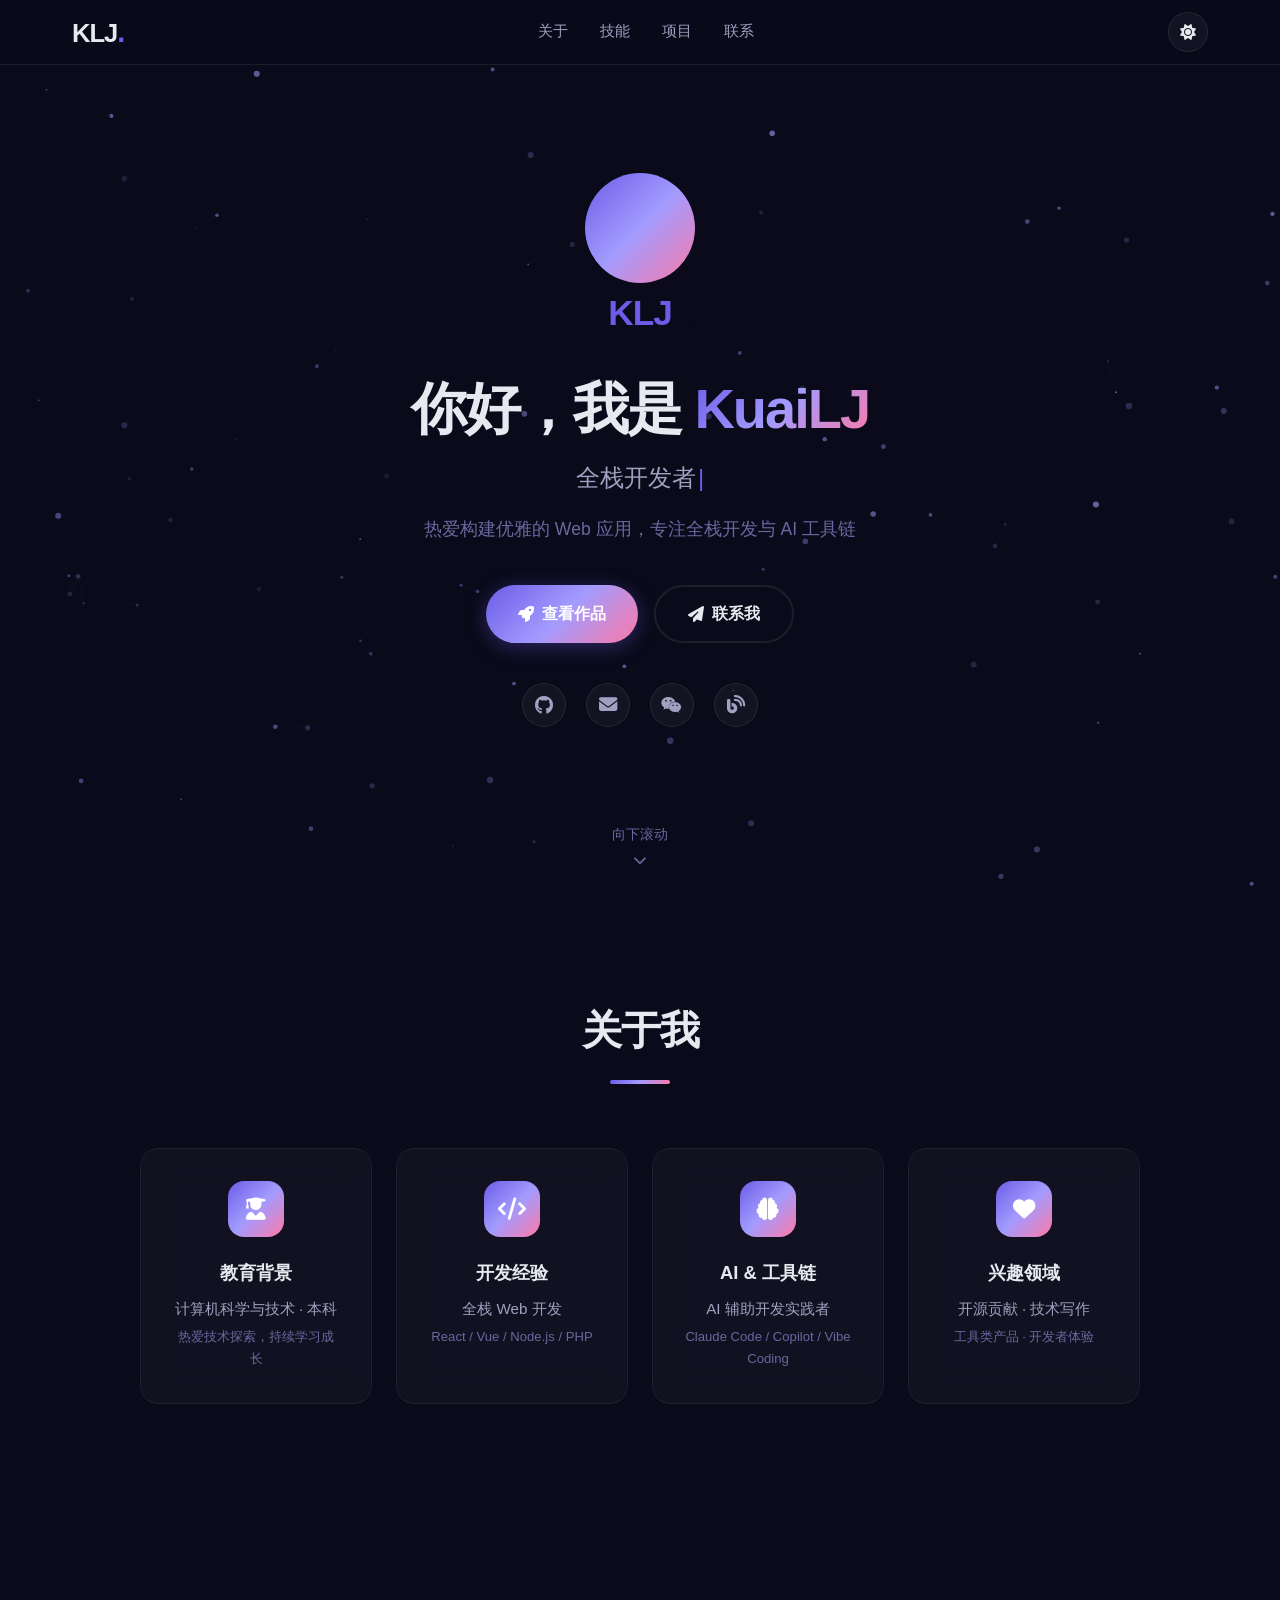
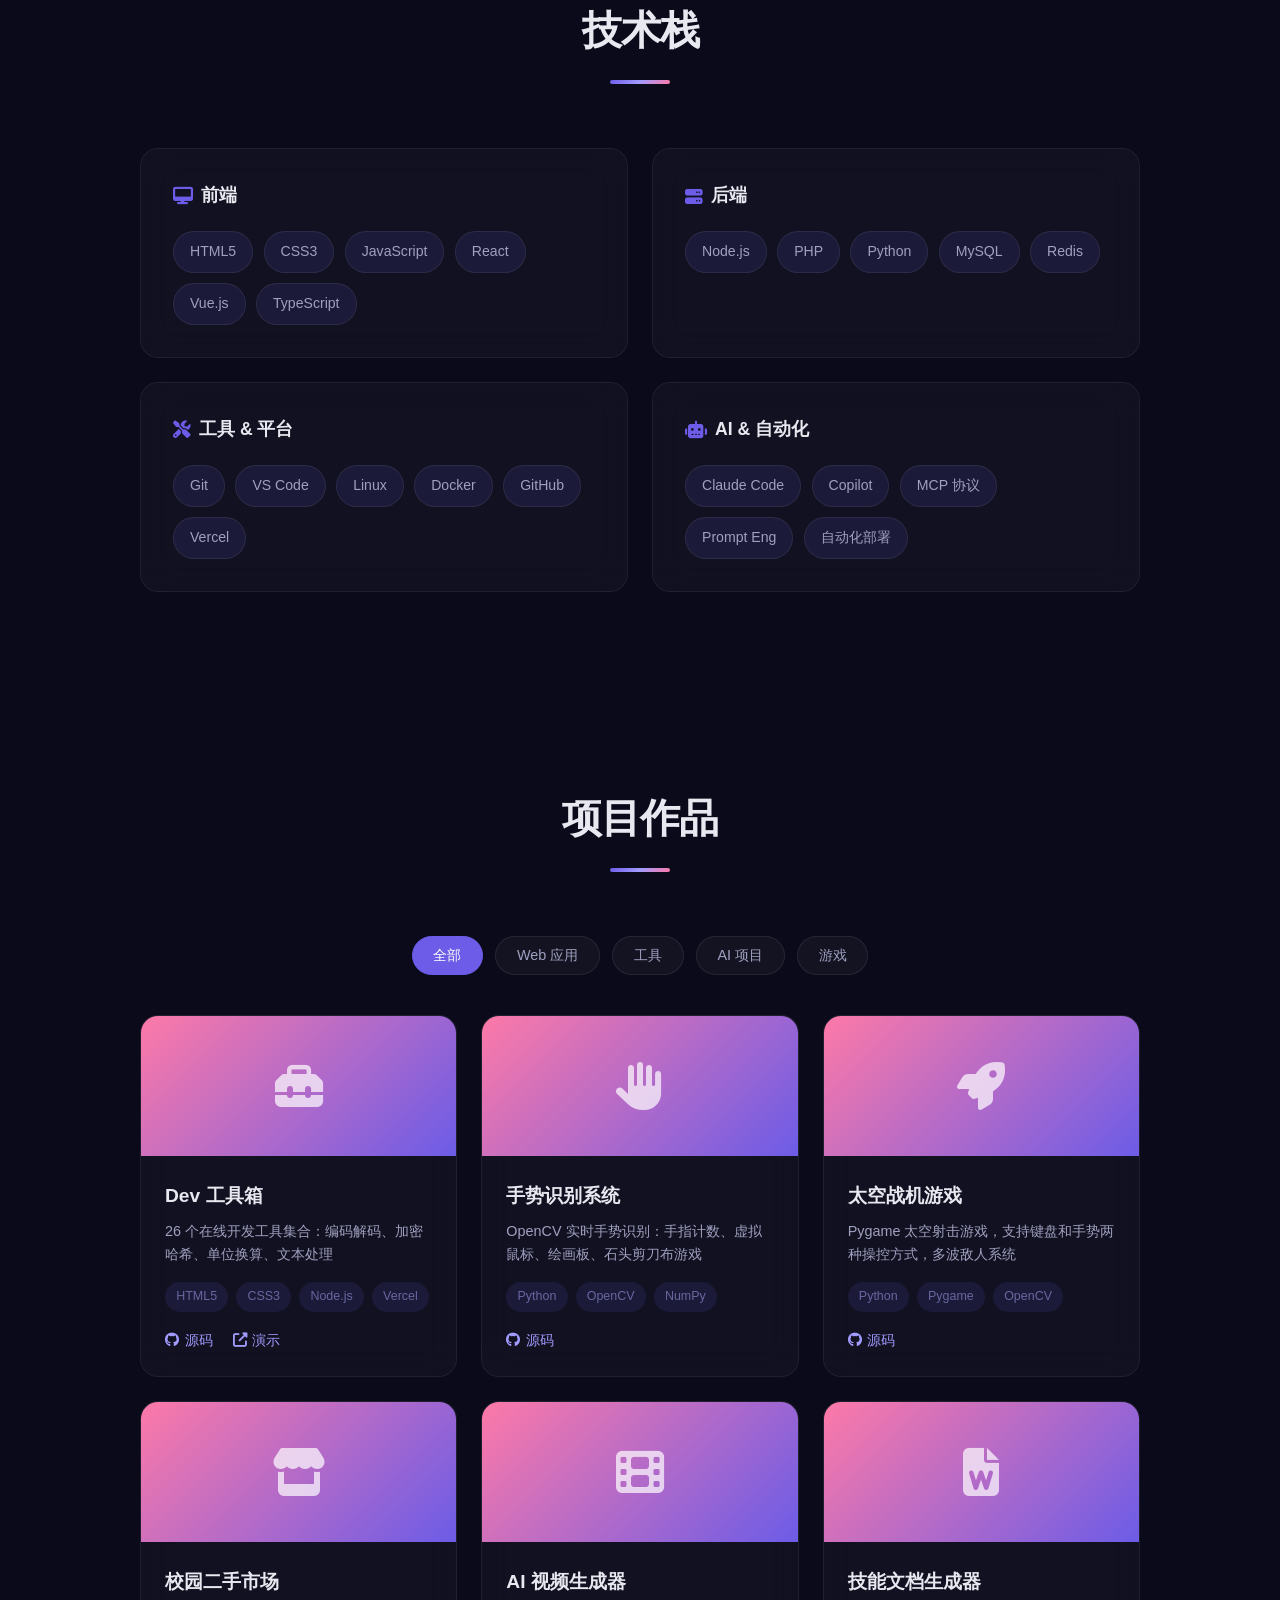
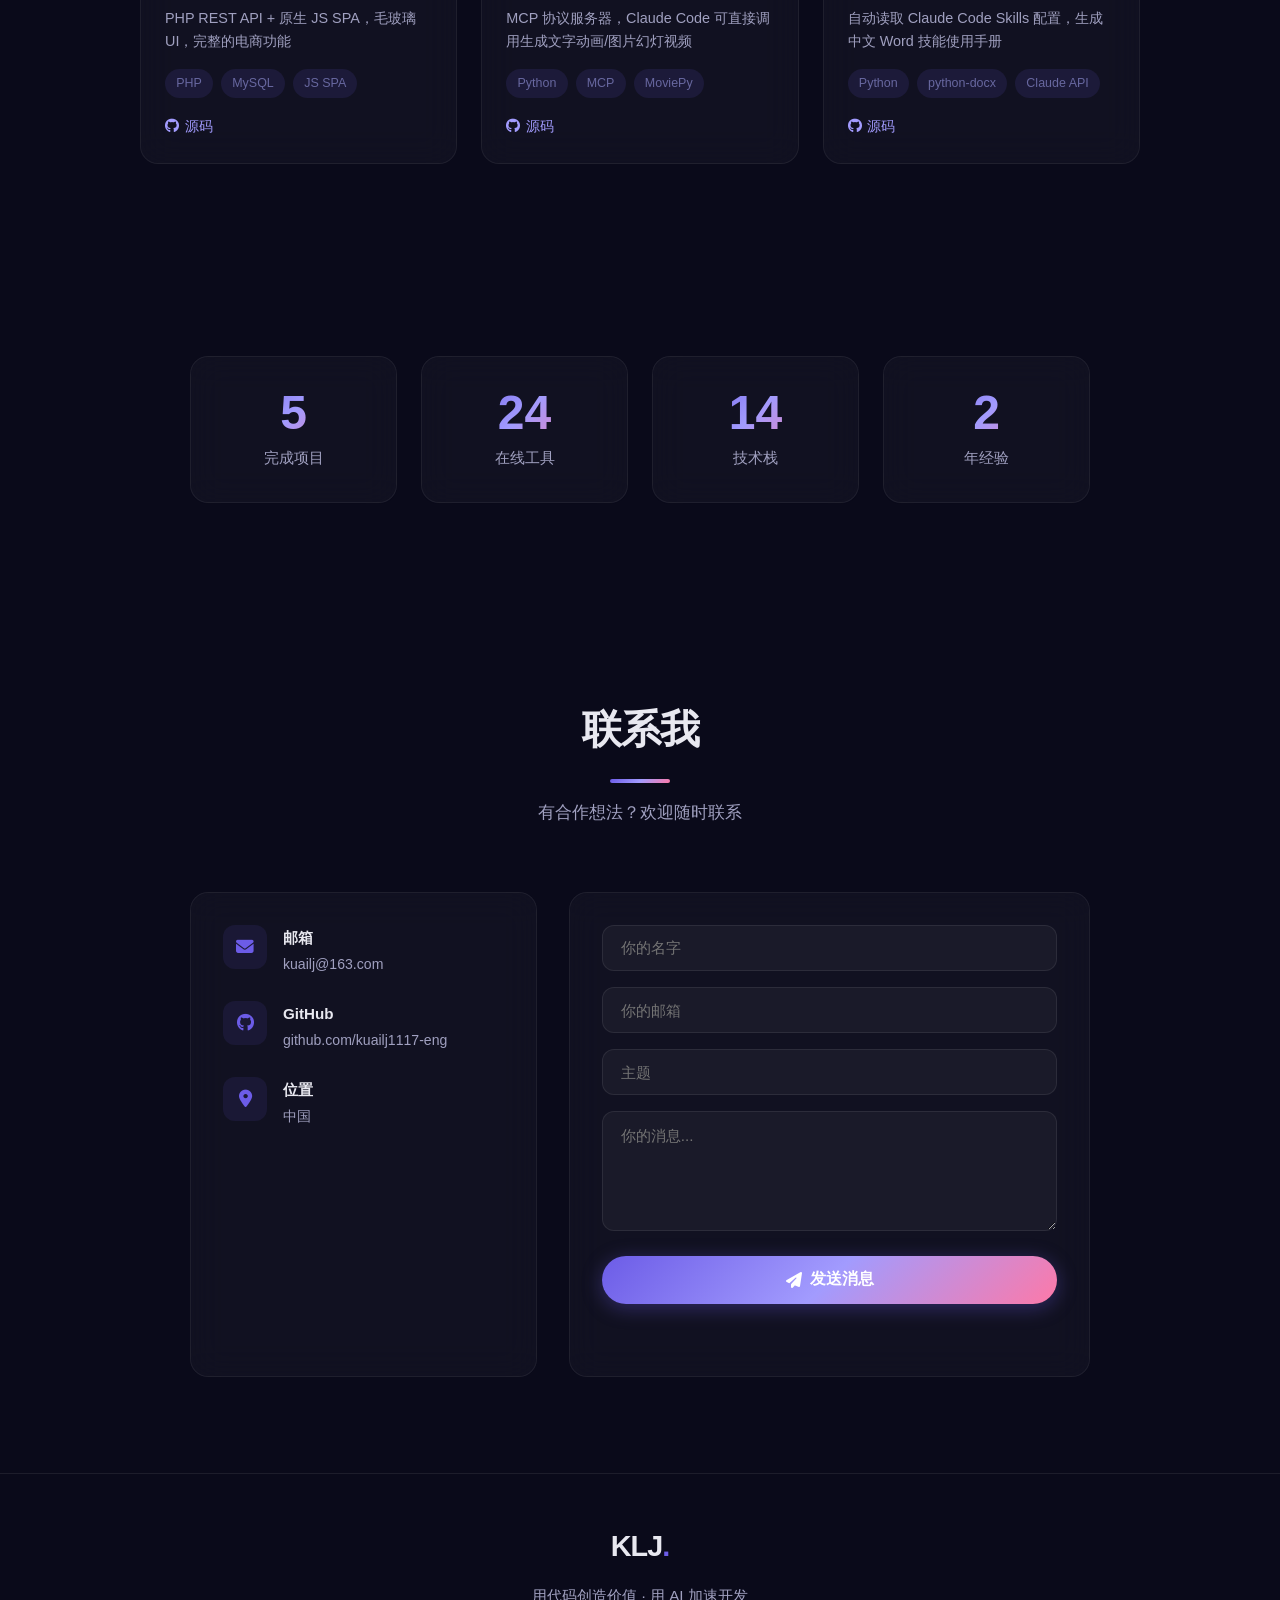
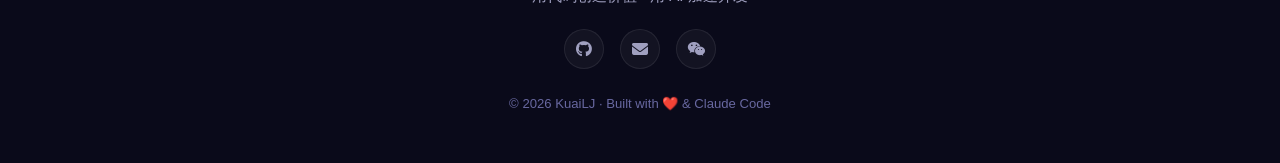
==== index.html @ e0e54d89 "✨ 个人主页初版 — 粒子背景 + 打字效果 + 毛玻璃UI + 暗色模式 - Hero 区：渐变头像环 + 打字机效果 - About 区：4 卡片毛玻璃布局 - Skills 区：4 类技术栈 +" ====
<!DOCTYPE html>
<html lang="zh-CN" data-theme="dark">

<head>
  <meta charset="UTF-8">
  <meta name="viewport" content="width=device-width, initial-scale=1.0">
  <title>KuaiLJ | 全栈开发者</title>
  <link rel="stylesheet" href="css/style.css">
  <link rel="stylesheet" href="https://cdnjs.cloudflare.com/ajax/libs/font-awesome/6.5.0/css/all.min.css">
</head>

<body>

  <!-- ========== 粒子背景 ========== -->
  <canvas id="particles"></canvas>

  <!-- ========== 导航栏 ========== -->
  <nav class="navbar" id="navbar">
    <div class="nav-container">
      <a href="#hero" class="nav-logo">KLJ<span class="accent">.</span></a>
      <div class="nav-links">
        <a href="#about" class="nav-link">关于</a>
        <a href="#skills" class="nav-link">技能</a>
        <a href="#projects" class="nav-link">项目</a>
        <a href="#contact" class="nav-link">联系</a>
      </div>
      <div class="nav-actions">
        <button class="theme-toggle" id="themeToggle" aria-label="切换主题">
          <i class="fas fa-sun"></i>
        </button>
        <button class="mobile-menu" id="mobileMenu" aria-label="菜单">
          <i class="fas fa-bars"></i>
        </button>
      </div>
    </div>
  </nav>

  <!-- ========== Hero 区 ========== -->
  <section class="hero" id="hero">
    <div class="hero-content">
      <div class="hero-avatar">
        <div class="avatar-ring"></div>
        <div class="avatar-inner">
          <span>KLJ</span>
        </div>
      </div>
      <h1 class="hero-title">
        你好，我是 <span class="gradient-text">KuaiLJ</span>
      </h1>
      <div class="hero-subtitle">
        <span class="typing-wrapper">
          <span id="typing"></span><span class="cursor">|</span>
        </span>
      </div>
      <p class="hero-desc">热爱构建优雅的 Web 应用，专注全栈开发与 AI 工具链</p>
      <div class="hero-cta">
        <a href="#projects" class="btn btn-primary">
          <i class="fas fa-rocket"></i> 查看作品
        </a>
        <a href="#contact" class="btn btn-outline">
          <i class="fas fa-paper-plane"></i> 联系我
        </a>
      </div>
      <div class="hero-social">
        <a href="https://github.com/kuailj1117-eng" target="_blank" class="social-link" title="GitHub">
          <i class="fab fa-github"></i>
        </a>
        <a href="mailto:kuailj@163.com" class="social-link" title="Email">
          <i class="fas fa-envelope"></i>
        </a>
        <a href="#" class="social-link" title="微信">
          <i class="fab fa-weixin"></i>
        </a>
        <a href="#" class="social-link" title="CSDN">
          <i class="fas fa-blog"></i>
        </a>
      </div>
    </div>
    <div class="hero-scroll">
      <span>向下滚动</span>
      <i class="fas fa-chevron-down"></i>
    </div>
  </section>

  <!-- ========== About 区 ========== -->
  <section class="about section" id="about">
    <div class="section-header">
      <h2 class="section-title">关于我</h2>
      <div class="section-line"></div>
    </div>
    <div class="about-grid">
      <div class="glass-card about-card">
        <div class="about-icon"><i class="fas fa-user-graduate"></i></div>
        <h3>教育背景</h3>
        <p>计算机科学与技术 · 本科</p>
        <p class="card-sub">热爱技术探索，持续学习成长</p>
      </div>
      <div class="glass-card about-card">
        <div class="about-icon"><i class="fas fa-code"></i></div>
        <h3>开发经验</h3>
        <p>全栈 Web 开发</p>
        <p class="card-sub">React / Vue / Node.js / PHP</p>
      </div>
      <div class="glass-card about-card">
        <div class="about-icon"><i class="fas fa-brain"></i></div>
        <h3>AI & 工具链</h3>
        <p>AI 辅助开发实践者</p>
        <p class="card-sub">Claude Code / Copilot / Vibe Coding</p>
      </div>
      <div class="glass-card about-card">
        <div class="about-icon"><i class="fas fa-heart"></i></div>
        <h3>兴趣领域</h3>
        <p>开源贡献 · 技术写作</p>
        <p class="card-sub">工具类产品 · 开发者体验</p>
      </div>
    </div>
  </section>

  <!-- ========== Skills 区 ========== -->
  <section class="skills section" id="skills">
    <div class="section-header">
      <h2 class="section-title">技术栈</h2>
      <div class="section-line"></div>
    </div>

    <div class="skills-categories">
      <!-- 前端 -->
      <div class="glass-card skill-group">
        <h3><i class="fas fa-desktop"></i> 前端</h3>
        <div class="skill-tags">
          <span class="skill-tag" data-level="95">HTML5</span>
          <span class="skill-tag" data-level="90">CSS3</span>
          <span class="skill-tag" data-level="88">JavaScript</span>
          <span class="skill-tag" data-level="80">React</span>
          <span class="skill-tag" data-level="75">Vue.js</span>
          <span class="skill-tag" data-level="70">TypeScript</span>
        </div>
      </div>

      <!-- 后端 -->
      <div class="glass-card skill-group">
        <h3><i class="fas fa-server"></i> 后端</h3>
        <div class="skill-tags">
          <span class="skill-tag" data-level="85">Node.js</span>
          <span class="skill-tag" data-level="80">PHP</span>
          <span class="skill-tag" data-level="78">Python</span>
          <span class="skill-tag" data-level="72">MySQL</span>
          <span class="skill-tag" data-level="65">Redis</span>
        </div>
      </div>

      <!-- 工具 -->
      <div class="glass-card skill-group">
        <h3><i class="fas fa-tools"></i> 工具 & 平台</h3>
        <div class="skill-tags">
          <span class="skill-tag" data-level="90">Git</span>
          <span class="skill-tag" data-level="85">VS Code</span>
          <span class="skill-tag" data-level="82">Linux</span>
          <span class="skill-tag" data-level="78">Docker</span>
          <span class="skill-tag" data-level="88">GitHub</span>
          <span class="skill-tag" data-level="75">Vercel</span>
        </div>
      </div>

      <!-- AI -->
      <div class="glass-card skill-group">
        <h3><i class="fas fa-robot"></i> AI & 自动化</h3>
        <div class="skill-tags">
          <span class="skill-tag" data-level="88">Claude Code</span>
          <span class="skill-tag" data-level="82">Copilot</span>
          <span class="skill-tag" data-level="70">MCP 协议</span>
          <span class="skill-tag" data-level="75">Prompt Eng</span>
          <span class="skill-tag" data-level="68">自动化部署</span>
        </div>
      </div>
    </div>
  </section>

  <!-- ========== Projects 区 ========== -->
  <section class="projects section" id="projects">
    <div class="section-header">
      <h2 class="section-title">项目作品</h2>
      <div class="section-line"></div>
    </div>

    <div class="project-filters">
      <button class="filter-btn active" data-filter="all">全部</button>
      <button class="filter-btn" data-filter="web">Web 应用</button>
      <button class="filter-btn" data-filter="tool">工具</button>
      <button class="filter-btn" data-filter="ai">AI 项目</button>
      <button class="filter-btn" data-filter="game">游戏</button>
    </div>

    <div class="projects-grid">
      <!-- Dev工具箱 -->
      <div class="glass-card project-card" data-category="web tool">
        <div class="project-img">
          <i class="fas fa-toolbox"></i>
        </div>
        <div class="project-info">
          <h3>Dev 工具箱</h3>
          <p>26 个在线开发工具集合：编码解码、加密哈希、单位换算、文本处理</p>
          <div class="project-tech">
            <span>HTML5</span><span>CSS3</span><span>Node.js</span><span>Vercel</span>
          </div>
          <div class="project-links">
            <a href="https://github.com/kuailj1117-eng/demo-deploy" target="_blank"><i class="fab fa-github"></i> 源码</a>
            <a href="https://demo-deploy-ashy.vercel.app" target="_blank"><i class="fas fa-external-link-alt"></i> 演示</a>
          </div>
        </div>
      </div>

      <!-- 手语识别 -->
      <div class="glass-card project-card" data-category="ai">
        <div class="project-img">
          <i class="fas fa-hand-paper"></i>
        </div>
        <div class="project-info">
          <h3>手势识别系统</h3>
          <p>OpenCV 实时手势识别：手指计数、虚拟鼠标、绘画板、石头剪刀布游戏</p>
          <div class="project-tech">
            <span>Python</span><span>OpenCV</span><span>NumPy</span>
          </div>
          <div class="project-links">
            <a href="https://github.com/kuailj1117-eng/hand-gesture" target="_blank"><i class="fab fa-github"></i> 源码</a>
          </div>
        </div>
      </div>

      <!-- 太空战机 -->
      <div class="glass-card project-card" data-category="game">
        <div class="project-img">
          <i class="fas fa-rocket"></i>
        </div>
        <div class="project-info">
          <h3>太空战机游戏</h3>
          <p>Pygame 太空射击游戏，支持键盘和手势两种操控方式，多波敌人系统</p>
          <div class="project-tech">
            <span>Python</span><span>Pygame</span><span>OpenCV</span>
          </div>
          <div class="project-links">
            <a href="https://github.com/kuailj1117-eng/space-war" target="_blank"><i class="fab fa-github"></i> 源码</a>
          </div>
        </div>
      </div>

      <!-- 校园二手 -->
      <div class="glass-card project-card" data-category="web">
        <div class="project-img">
          <i class="fas fa-store"></i>
        </div>
        <div class="project-info">
          <h3>校园二手市场</h3>
          <p>PHP REST API + 原生 JS SPA，毛玻璃 UI，完整的电商功能</p>
          <div class="project-tech">
            <span>PHP</span><span>MySQL</span><span>JS SPA</span>
          </div>
          <div class="project-links">
            <a href="https://github.com/kuailj1117-eng/second-hand-market" target="_blank"><i class="fab fa-github"></i> 源码</a>
          </div>
        </div>
      </div>

      <!-- 视频生成 MCP -->
      <div class="glass-card project-card" data-category="ai tool">
        <div class="project-img">
          <i class="fas fa-film"></i>
        </div>
        <div class="project-info">
          <h3>AI 视频生成器</h3>
          <p>MCP 协议服务器，Claude Code 可直接调用生成文字动画/图片幻灯视频</p>
          <div class="project-tech">
            <span>Python</span><span>MCP</span><span>MoviePy</span>
          </div>
          <div class="project-links">
            <a href="https://github.com/kuailj1117-eng/video-agent" target="_blank"><i class="fab fa-github"></i> 源码</a>
          </div>
        </div>
      </div>

      <!-- 技能文档生成 -->
      <div class="glass-card project-card" data-category="tool ai">
        <div class="project-img">
          <i class="fas fa-file-word"></i>
        </div>
        <div class="project-info">
          <h3>技能文档生成器</h3>
          <p>自动读取 Claude Code Skills 配置，生成中文 Word 技能使用手册</p>
          <div class="project-tech">
            <span>Python</span><span>python-docx</span><span>Claude API</span>
          </div>
          <div class="project-links">
            <a href="https://github.com/kuailj1117-eng/skills-doc" target="_blank"><i class="fab fa-github"></i> 源码</a>
          </div>
        </div>
      </div>
    </div>
  </section>

  <!-- ========== Stats 区 ========== -->
  <section class="stats section" id="stats">
    <div class="stats-grid">
      <div class="glass-card stat-card">
        <div class="stat-number" data-target="6">0</div>
        <div class="stat-label">完成项目</div>
      </div>
      <div class="glass-card stat-card">
        <div class="stat-number" data-target="26">0</div>
        <div class="stat-label">在线工具</div>
      </div>
      <div class="glass-card stat-card">
        <div class="stat-number" data-target="15">0</div>
        <div class="stat-label">技术栈</div>
      </div>
      <div class="glass-card stat-card">
        <div class="stat-number" data-target="3">0</div>
        <div class="stat-label">年经验</div>
      </div>
    </div>
  </section>

  <!-- ========== Contact 区 ========== -->
  <section class="contact section" id="contact">
    <div class="section-header">
      <h2 class="section-title">联系我</h2>
      <div class="section-line"></div>
      <p class="section-sub">有合作想法？欢迎随时联系</p>
    </div>

    <div class="contact-grid">
      <div class="glass-card contact-info">
        <div class="contact-item">
          <i class="fas fa-envelope"></i>
          <div>
            <h4>邮箱</h4>
            <p>kuailj@163.com</p>
          </div>
        </div>
        <div class="contact-item">
          <i class="fab fa-github"></i>
          <div>
            <h4>GitHub</h4>
            <p>github.com/kuailj1117-eng</p>
          </div>
        </div>
        <div class="contact-item">
          <i class="fas fa-map-marker-alt"></i>
          <div>
            <h4>位置</h4>
            <p>中国</p>
          </div>
        </div>
      </div>

      <form class="glass-card contact-form" id="contactForm">
        <div class="form-group">
          <input type="text" id="name" placeholder="你的名字" required>
        </div>
        <div class="form-group">
          <input type="email" id="email" placeholder="你的邮箱" required>
        </div>
        <div class="form-group">
          <input type="text" id="subject" placeholder="主题">
        </div>
        <div class="form-group">
          <textarea id="message" rows="5" placeholder="你的消息..." required></textarea>
        </div>
        <button type="submit" class="btn btn-primary btn-full">
          <i class="fas fa-paper-plane"></i> 发送消息
        </button>
        <p id="formMsg" class="form-msg"></p>
      </form>
    </div>
  </section>

  <!-- ========== Footer ========== -->
  <footer class="footer">
    <div class="footer-content">
      <div class="footer-logo">KLJ<span class="accent">.</span></div>
      <p class="footer-text">用代码创造价值 · 用 AI 加速开发</p>
      <div class="footer-social">
        <a href="https://github.com/kuailj1117-eng" target="_blank"><i class="fab fa-github"></i></a>
        <a href="mailto:kuailj@163.com"><i class="fas fa-envelope"></i></a>
        <a href="#"><i class="fab fa-weixin"></i></a>
      </div>
      <p class="footer-copy">&copy; 2026 KuaiLJ · Built with ❤️ &amp; Claude Code</p>
    </div>
  </footer>

  <script src="js/main.js"></script>
</body>

</html>
---- css/style.css ----
/* ============================================================
   个人主页 — 毛玻璃 + 粒子背景 + 暗色双主题
   零依赖，纯 CSS
   ============================================================ */

/* ===== CSS 变量：主题 ===== */
:root {
  --bg: #0a0a1a;
  --bg2: #0f0f2a;
  --surface: rgba(255, 255, 255, 0.04);
  --surface-hover: rgba(255, 255, 255, 0.08);
  --border: rgba(255, 255, 255, 0.08);
  --text: #e8e8f0;
  --text2: #a0a0c0;
  --text3: #6868a0;
  --accent: #6c5ce7;
  --accent2: #a29bfe;
  --gradient: linear-gradient(135deg, #6c5ce7 0%, #a29bfe 50%, #fd79a8 100%);
  --gradient2: linear-gradient(135deg, #fd79a8 0%, #6c5ce7 100%);
  --shadow: 0 8px 32px rgba(0, 0, 0, 0.3);
  --glow: 0 0 40px rgba(108, 92, 231, 0.15);
  --glass-bg: rgba(255, 255, 255, 0.03);
  --glass-border: rgba(255, 255, 255, 0.06);
  --nav-bg: rgba(10, 10, 26, 0.75);
  --skill-bg: rgba(108, 92, 231, 0.1);
  --tag-bg: rgba(108, 92, 231, 0.12);
  --card-hover: rgba(108, 92, 231, 0.06);
}

[data-theme="light"] {
  --bg: #f5f5ff;
  --bg2: #eaeaef;
  --surface: rgba(0, 0, 0, 0.03);
  --surface-hover: rgba(0, 0, 0, 0.06);
  --border: rgba(0, 0, 0, 0.08);
  --text: #1a1a2e;
  --text2: #555;
  --text3: #999;
  --shadow: 0 8px 32px rgba(0, 0, 0, 0.08);
  --glow: 0 0 40px rgba(108, 92, 231, 0.08);
  --glass-bg: rgba(255, 255, 255, 0.6);
  --glass-border: rgba(0, 0, 0, 0.08);
  --nav-bg: rgba(245, 245, 255, 0.75);
  --skill-bg: rgba(108, 92, 231, 0.06);
  --tag-bg: rgba(108, 92, 231, 0.08);
  --card-hover: rgba(108, 92, 231, 0.04);
}

/* ===== Reset ===== */
*,
*::before,
*::after {
  margin: 0;
  padding: 0;
  box-sizing: border-box;
}

html {
  scroll-behavior: smooth;
  font-size: 16px;
}

body {
  font-family: -apple-system, BlinkMacSystemFont, "Segoe UI", "PingFang SC",
    "Hiragino Sans GB", "Microsoft YaHei", sans-serif;
  background: var(--bg);
  color: var(--text);
  line-height: 1.7;
  overflow-x: hidden;
  transition: background 0.4s, color 0.4s;
}

a {
  color: inherit;
  text-decoration: none;
}

/* ===== 粒子背景 ===== */
#particles {
  position: fixed;
  top: 0;
  left: 0;
  width: 100%;
  height: 100%;
  z-index: 0;
  pointer-events: none;
}

/* ===== 导航栏 ===== */
.navbar {
  position: fixed;
  top: 0;
  left: 0;
  right: 0;
  z-index: 1000;
  backdrop-filter: blur(20px);
  -webkit-backdrop-filter: blur(20px);
  background: var(--nav-bg);
  border-bottom: 1px solid var(--border);
  transition: all 0.3s;
}

.navbar.scrolled {
  box-shadow: var(--shadow);
}

.nav-container {
  max-width: 1200px;
  margin: 0 auto;
  padding: 0 2rem;
  display: flex;
  align-items: center;
  justify-content: space-between;
  height: 64px;
}

.nav-logo {
  font-size: 1.6rem;
  font-weight: 800;
  letter-spacing: -1px;
}

.nav-logo .accent {
  color: var(--accent);
  font-size: 1.8rem;
}

.nav-links {
  display: flex;
  gap: 2rem;
}

.nav-link {
  font-size: 0.92rem;
  font-weight: 500;
  color: var(--text2);
  transition: color 0.3s;
  position: relative;
}

.nav-link::after {
  content: "";
  position: absolute;
  bottom: -4px;
  left: 0;
  width: 0;
  height: 2px;
  background: var(--gradient);
  border-radius: 2px;
  transition: width 0.3s;
}

.nav-link:hover,
.nav-link.active {
  color: var(--text);
}

.nav-link:hover::after,
.nav-link.active::after {
  width: 100%;
}

.nav-actions {
  display: flex;
  align-items: center;
  gap: 0.75rem;
}

.theme-toggle {
  width: 40px;
  height: 40px;
  border-radius: 50%;
  border: 1px solid var(--border);
  background: var(--surface);
  color: var(--text);
  cursor: pointer;
  font-size: 1rem;
  transition: all 0.3s;
  display: flex;
  align-items: center;
  justify-content: center;
}

.theme-toggle:hover {
  background: var(--surface-hover);
  border-color: var(--accent);
}

.mobile-menu {
  display: none;
  background: none;
  border: none;
  color: var(--text);
  font-size: 1.3rem;
  cursor: pointer;
}

/* ===== Section 通用 ===== */
.section {
  position: relative;
  z-index: 1;
  padding: 6rem 2rem;
}

.section-header {
  text-align: center;
  margin-bottom: 4rem;
}

.section-title {
  font-size: 2.5rem;
  font-weight: 800;
  letter-spacing: -1px;
  margin-bottom: 1rem;
}

.section-line {
  width: 60px;
  height: 4px;
  background: var(--gradient);
  border-radius: 2px;
  margin: 0 auto;
}

.section-sub {
  color: var(--text2);
  margin-top: 1rem;
  font-size: 1.05rem;
}

/* ===== 毛玻璃卡片 ===== */
.glass-card {
  background: var(--glass-bg);
  backdrop-filter: blur(16px);
  -webkit-backdrop-filter: blur(16px);
  border: 1px solid var(--glass-border);
  border-radius: 18px;
  padding: 2rem;
  transition: all 0.4s cubic-bezier(0.175, 0.885, 0.32, 1.275);
}

.glass-card:hover {
  transform: translateY(-4px);
  box-shadow: var(--shadow), var(--glow);
  border-color: var(--accent);
  background: var(--card-hover);
}

/* ===== Hero ===== */
.hero {
  position: relative;
  z-index: 1;
  min-height: 100vh;
  display: flex;
  flex-direction: column;
  align-items: center;
  justify-content: center;
  text-align: center;
  padding: 2rem;
}

.hero-content {
  max-width: 700px;
}

.hero-avatar {
  margin-bottom: 2rem;
  position: relative;
  display: inline-block;
}

.avatar-ring {
  width: 110px;
  height: 110px;
  border-radius: 50%;
  background: var(--gradient);
  padding: 3px;
  animation: rotate-ring 8s linear infinite;
}

@keyframes rotate-ring {
  from {
    filter: hue-rotate(0deg);
  }
  to {
    filter: hue-rotate(360deg);
  }
}

.avatar-inner {
  width: 100%;
  height: 100%;
  border-radius: 50%;
  background: var(--bg);
  display: flex;
  align-items: center;
  justify-content: center;
  font-size: 2.2rem;
  font-weight: 800;
  color: var(--accent);
  letter-spacing: -1px;
}

.hero-title {
  font-size: 3.5rem;
  font-weight: 900;
  letter-spacing: -2px;
  line-height: 1.2;
  margin-bottom: 1rem;
}

.gradient-text {
  background: var(--gradient);
  -webkit-background-clip: text;
  -webkit-text-fill-color: transparent;
  background-clip: text;
}

.hero-subtitle {
  font-size: 1.5rem;
  color: var(--text2);
  margin-bottom: 1rem;
  min-height: 2.5rem;
}

.typing-wrapper {
  display: inline-flex;
  align-items: center;
}

.cursor {
  display: inline-block;
  color: var(--accent);
  font-weight: 300;
  animation: blink 1s step-end infinite;
  margin-left: 2px;
}

@keyframes blink {
  50% {
    opacity: 0;
  }
}

.hero-desc {
  font-size: 1.1rem;
  color: var(--text3);
  margin-bottom: 2.5rem;
  max-width: 500px;
  margin-left: auto;
  margin-right: auto;
}

.hero-cta {
  display: flex;
  gap: 1rem;
  justify-content: center;
  flex-wrap: wrap;
  margin-bottom: 2.5rem;
}

.btn {
  display: inline-flex;
  align-items: center;
  gap: 0.5rem;
  padding: 0.85rem 2rem;
  border-radius: 50px;
  font-size: 1rem;
  font-weight: 600;
  cursor: pointer;
  transition: all 0.3s;
  border: none;
}

.btn-primary {
  background: var(--gradient);
  color: #fff;
  box-shadow: 0 4px 20px rgba(108, 92, 231, 0.35);
}

.btn-primary:hover {
  transform: translateY(-2px);
  box-shadow: 0 8px 30px rgba(108, 92, 231, 0.5);
}

.btn-outline {
  background: transparent;
  color: var(--text);
  border: 2px solid var(--border);
}

.btn-outline:hover {
  border-color: var(--accent);
  background: var(--surface);
}

.btn-full {
  width: 100%;
  justify-content: center;
}

.hero-social {
  display: flex;
  gap: 1.25rem;
  justify-content: center;
}

.social-link {
  width: 44px;
  height: 44px;
  border-radius: 50%;
  border: 1px solid var(--border);
  background: var(--surface);
  display: flex;
  align-items: center;
  justify-content: center;
  font-size: 1.15rem;
  transition: all 0.3s;
  color: var(--text2);
}

.social-link:hover {
  color: var(--accent);
  border-color: var(--accent);
  transform: translateY(-3px);
  box-shadow: var(--glow);
}

.hero-scroll {
  position: absolute;
  bottom: 2rem;
  display: flex;
  flex-direction: column;
  align-items: center;
  gap: 0.5rem;
  color: var(--text3);
  font-size: 0.85rem;
  animation: float 2s ease-in-out infinite;
}

@keyframes float {
  0%,
  100% {
    transform: translateY(0);
  }
  50% {
    transform: translateY(8px);
  }
}

/* ===== About ===== */
.about-grid {
  max-width: 1000px;
  margin: 0 auto;
  display: grid;
  grid-template-columns: repeat(auto-fit, minmax(220px, 1fr));
  gap: 1.5rem;
}

.about-card {
  text-align: center;
}

.about-icon {
  width: 56px;
  height: 56px;
  border-radius: 16px;
  background: var(--gradient);
  display: flex;
  align-items: center;
  justify-content: center;
  margin: 0 auto 1.25rem;
  font-size: 1.4rem;
  color: #fff;
}

.about-card h3 {
  font-size: 1.15rem;
  margin-bottom: 0.5rem;
}

.about-card p {
  color: var(--text2);
  font-size: 0.95rem;
}

.about-card .card-sub {
  color: var(--text3);
  font-size: 0.82rem;
  margin-top: 0.25rem;
}

/* ===== Skills ===== */
.skills-categories {
  max-width: 1000px;
  margin: 0 auto;
  display: grid;
  grid-template-columns: repeat(auto-fit, minmax(420px, 1fr));
  gap: 1.5rem;
}

.skill-group h3 {
  font-size: 1.1rem;
  margin-bottom: 1.25rem;
  display: flex;
  align-items: center;
  gap: 0.5rem;
  color: var(--text);
}

.skill-group h3 i {
  color: var(--accent);
}

.skill-tags {
  display: flex;
  flex-wrap: wrap;
  gap: 0.65rem;
}

.skill-tag {
  padding: 0.5rem 1rem;
  border-radius: 50px;
  background: var(--tag-bg);
  border: 1px solid var(--border);
  font-size: 0.88rem;
  font-weight: 500;
  color: var(--text2);
  transition: all 0.3s;
  cursor: default;
  position: relative;
}

.skill-tag:hover {
  color: var(--accent2);
  border-color: var(--accent);
  background: var(--skill-bg);
  transform: translateY(-2px);
}

.skill-tag::after {
  content: attr(data-level) "%";
  position: absolute;
  top: -8px;
  right: -8px;
  font-size: 0.62rem;
  background: var(--accent);
  color: #fff;
  padding: 2px 6px;
  border-radius: 10px;
  opacity: 0;
  transform: scale(0.8);
  transition: all 0.25s;
}

.skill-tag:hover::after {
  opacity: 1;
  transform: scale(1);
}

/* ===== Projects ===== */
.project-filters {
  max-width: 1000px;
  margin: 0 auto 2.5rem;
  display: flex;
  gap: 0.75rem;
  justify-content: center;
  flex-wrap: wrap;
}

.filter-btn {
  padding: 0.55rem 1.3rem;
  border-radius: 50px;
  border: 1px solid var(--border);
  background: var(--surface);
  color: var(--text2);
  font-size: 0.9rem;
  cursor: pointer;
  transition: all 0.3s;
  font-weight: 500;
}

.filter-btn:hover,
.filter-btn.active {
  background: var(--accent);
  color: #fff;
  border-color: var(--accent);
}

.projects-grid {
  max-width: 1000px;
  margin: 0 auto;
  display: grid;
  grid-template-columns: repeat(auto-fit, minmax(300px, 1fr));
  gap: 1.5rem;
}

.project-card {
  overflow: hidden;
  padding: 0;
  display: flex;
  flex-direction: column;
}

.project-card.hidden {
  display: none;
}

.project-img {
  height: 140px;
  background: var(--gradient2);
  display: flex;
  align-items: center;
  justify-content: center;
  font-size: 3rem;
  color: rgba(255, 255, 255, 0.7);
}

.project-info {
  padding: 1.5rem;
}

.project-info h3 {
  font-size: 1.2rem;
  margin-bottom: 0.5rem;
}

.project-info p {
  color: var(--text2);
  font-size: 0.9rem;
  margin-bottom: 1rem;
  line-height: 1.6;
}

.project-tech {
  display: flex;
  flex-wrap: wrap;
  gap: 0.5rem;
  margin-bottom: 1rem;
}

.project-tech span {
  padding: 0.25rem 0.7rem;
  border-radius: 50px;
  background: var(--tag-bg);
  font-size: 0.78rem;
  color: var(--text3);
}

.project-links {
  display: flex;
  gap: 1.25rem;
}

.project-links a {
  font-size: 0.9rem;
  color: var(--accent2);
  display: flex;
  align-items: center;
  gap: 0.35rem;
  transition: color 0.3s;
}

.project-links a:hover {
  color: var(--accent);
}

/* ===== Stats ===== */
.stats-grid {
  max-width: 900px;
  margin: 0 auto;
  display: grid;
  grid-template-columns: repeat(auto-fit, minmax(180px, 1fr));
  gap: 1.5rem;
}

.stat-card {
  text-align: center;
  padding: 2rem 1.5rem;
}

.stat-number {
  font-size: 3rem;
  font-weight: 900;
  background: var(--gradient);
  -webkit-background-clip: text;
  -webkit-text-fill-color: transparent;
  background-clip: text;
  line-height: 1;
  margin-bottom: 0.5rem;
}

.stat-label {
  color: var(--text2);
  font-size: 0.95rem;
}

/* ===== Contact ===== */
.contact-grid {
  max-width: 900px;
  margin: 0 auto;
  display: grid;
  grid-template-columns: 1fr 1.5fr;
  gap: 2rem;
}

.contact-info {
  display: flex;
  flex-direction: column;
  gap: 1.5rem;
}

.contact-item {
  display: flex;
  align-items: flex-start;
  gap: 1rem;
}

.contact-item i {
  width: 44px;
  height: 44px;
  border-radius: 12px;
  background: var(--skill-bg);
  display: flex;
  align-items: center;
  justify-content: center;
  font-size: 1.1rem;
  color: var(--accent);
  flex-shrink: 0;
}

.contact-item h4 {
  font-size: 0.95rem;
  margin-bottom: 0.15rem;
}

.contact-item p {
  color: var(--text2);
  font-size: 0.88rem;
}

.contact-form {
  display: flex;
  flex-direction: column;
  gap: 1rem;
}

.form-group input,
.form-group textarea {
  width: 100%;
  padding: 0.85rem 1.1rem;
  border-radius: 12px;
  border: 1px solid var(--border);
  background: var(--surface);
  color: var(--text);
  font-size: 0.95rem;
  font-family: inherit;
  transition: all 0.3s;
  outline: none;
}

.form-group input:focus,
.form-group textarea:focus {
  border-color: var(--accent);
  box-shadow: 0 0 0 3px rgba(108, 92, 231, 0.12);
}

.form-group textarea {
  resize: vertical;
  min-height: 120px;
}

.form-msg {
  text-align: center;
  font-size: 0.9rem;
  min-height: 1.5rem;
}

.form-msg.success {
  color: #00b894;
}

.form-msg.error {
  color: #ff7675;
}

/* ===== Footer ===== */
.footer {
  position: relative;
  z-index: 1;
  border-top: 1px solid var(--border);
  padding: 3rem 2rem;
  text-align: center;
}

.footer-logo {
  font-size: 1.8rem;
  font-weight: 800;
  letter-spacing: -1px;
  margin-bottom: 0.75rem;
}

.footer-logo .accent {
  color: var(--accent);
}

.footer-text {
  color: var(--text2);
  font-size: 0.95rem;
  margin-bottom: 1.25rem;
}

.footer-social {
  display: flex;
  gap: 1rem;
  justify-content: center;
  margin-bottom: 1.5rem;
}

.footer-social a {
  width: 40px;
  height: 40px;
  border-radius: 50%;
  border: 1px solid var(--border);
  background: var(--surface);
  display: flex;
  align-items: center;
  justify-content: center;
  font-size: 1rem;
  transition: all 0.3s;
  color: var(--text2);
}

.footer-social a:hover {
  color: var(--accent);
  border-color: var(--accent);
}

.footer-copy {
  color: var(--text3);
  font-size: 0.82rem;
}

/* ===== 滚动渐入动画 ===== */
.reveal {
  opacity: 0;
  transform: translateY(40px);
  transition: opacity 0.8s ease, transform 0.8s ease;
}

.reveal.visible {
  opacity: 1;
  transform: translateY(0);
}

/* ===== 响应式 ===== */
@media (max-width: 768px) {
  .nav-links {
    display: none;
    position: fixed;
    top: 64px;
    left: 0;
    right: 0;
    background: var(--nav-bg);
    backdrop-filter: blur(20px);
    -webkit-backdrop-filter: blur(20px);
    flex-direction: column;
    padding: 1.5rem 2rem;
    gap: 1.25rem;
    border-bottom: 1px solid var(--border);
  }

  .nav-links.open {
    display: flex;
  }

  .mobile-menu {
    display: block;
  }

  .hero-title {
    font-size: 2.2rem;
    letter-spacing: -1px;
  }

  .hero-subtitle {
    font-size: 1.15rem;
  }

  .section-title {
    font-size: 1.8rem;
  }

  .section {
    padding: 4rem 1.25rem;
  }

  .skills-categories {
    grid-template-columns: 1fr;
  }

  .projects-grid {
    grid-template-columns: 1fr;
  }

  .contact-grid {
    grid-template-columns: 1fr;
  }

  .stats-grid {
    grid-template-columns: repeat(2, 1fr);
  }

  .about-grid {
    grid-template-columns: repeat(2, 1fr);
  }
}

@media (max-width: 480px) {
  .hero-title {
    font-size: 1.7rem;
  }

  .hero-cta {
    flex-direction: column;
    align-items: center;
  }

  .about-grid {
    grid-template-columns: 1fr;
  }

  .stats-grid {
    grid-template-columns: 1fr 1fr;
  }

  .project-filters {
    gap: 0.4rem;
  }

  .filter-btn {
    font-size: 0.8rem;
    padding: 0.4rem 1rem;
  }
}
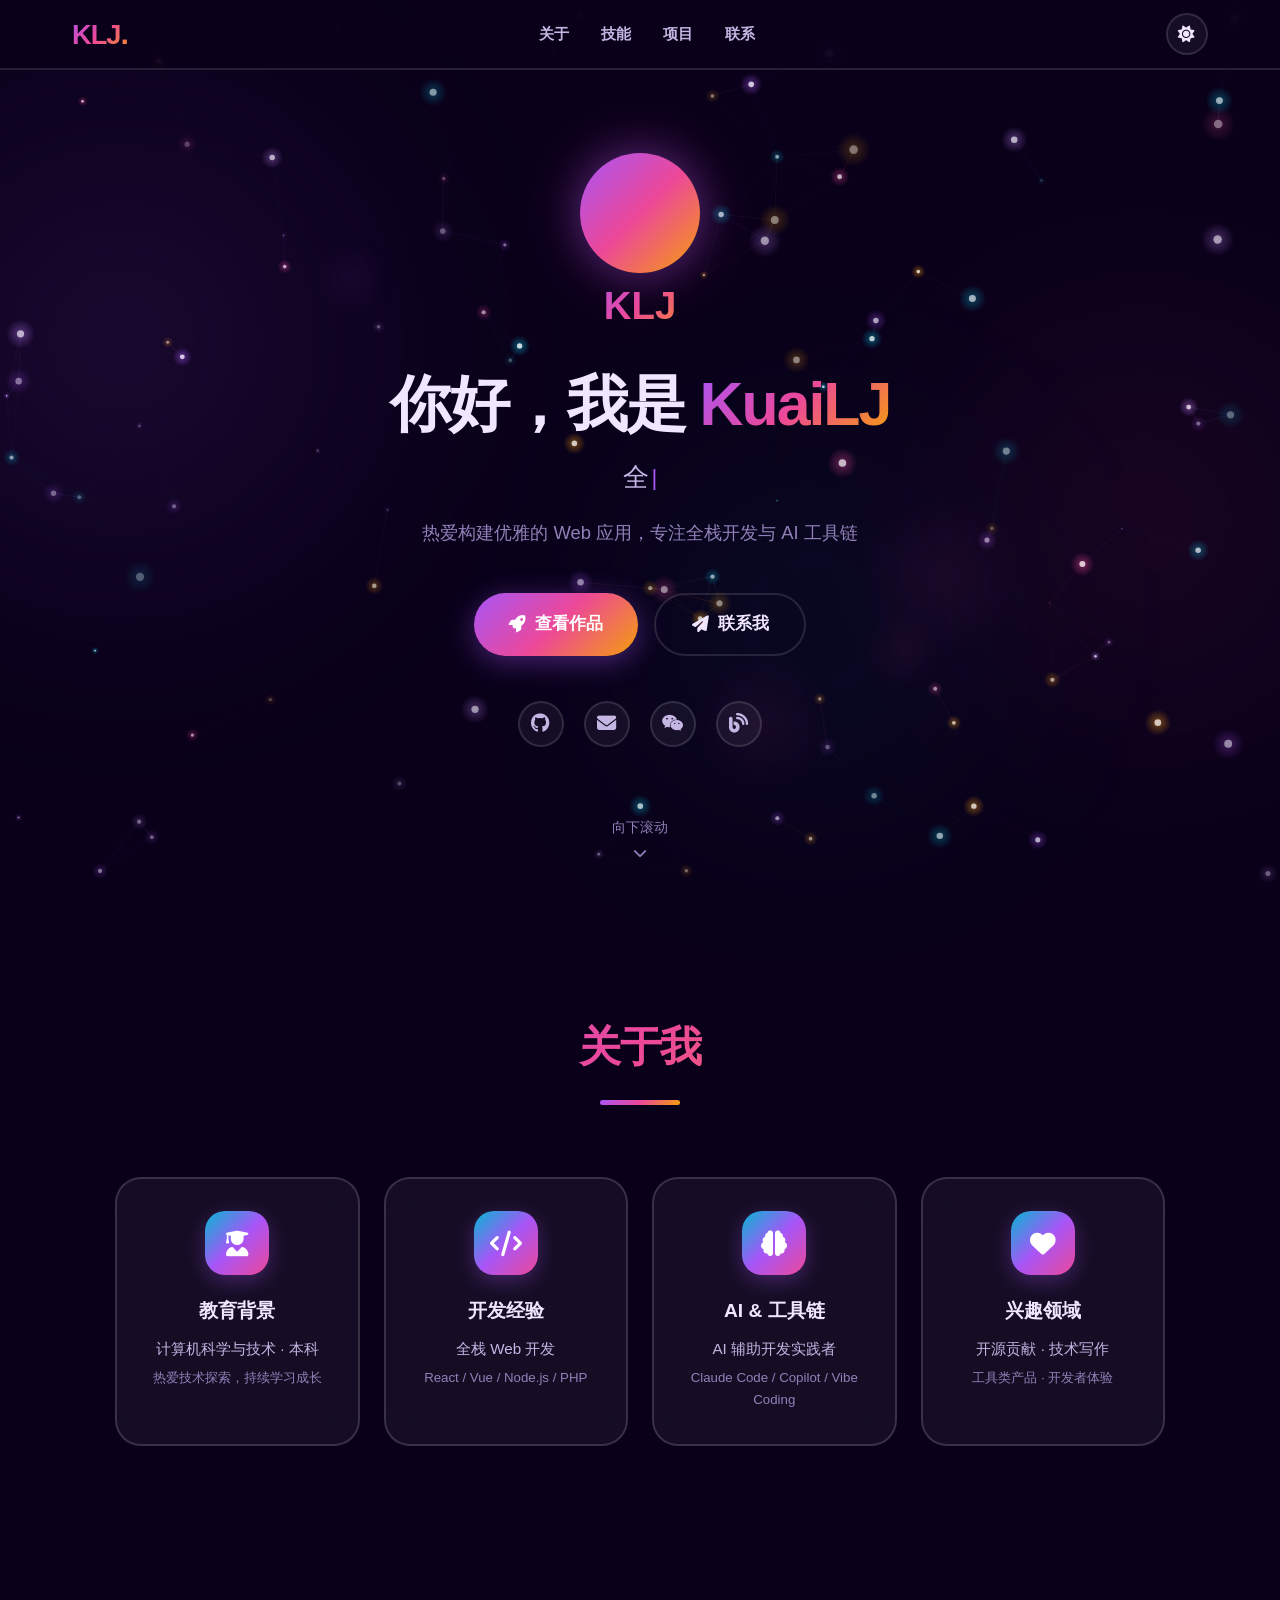
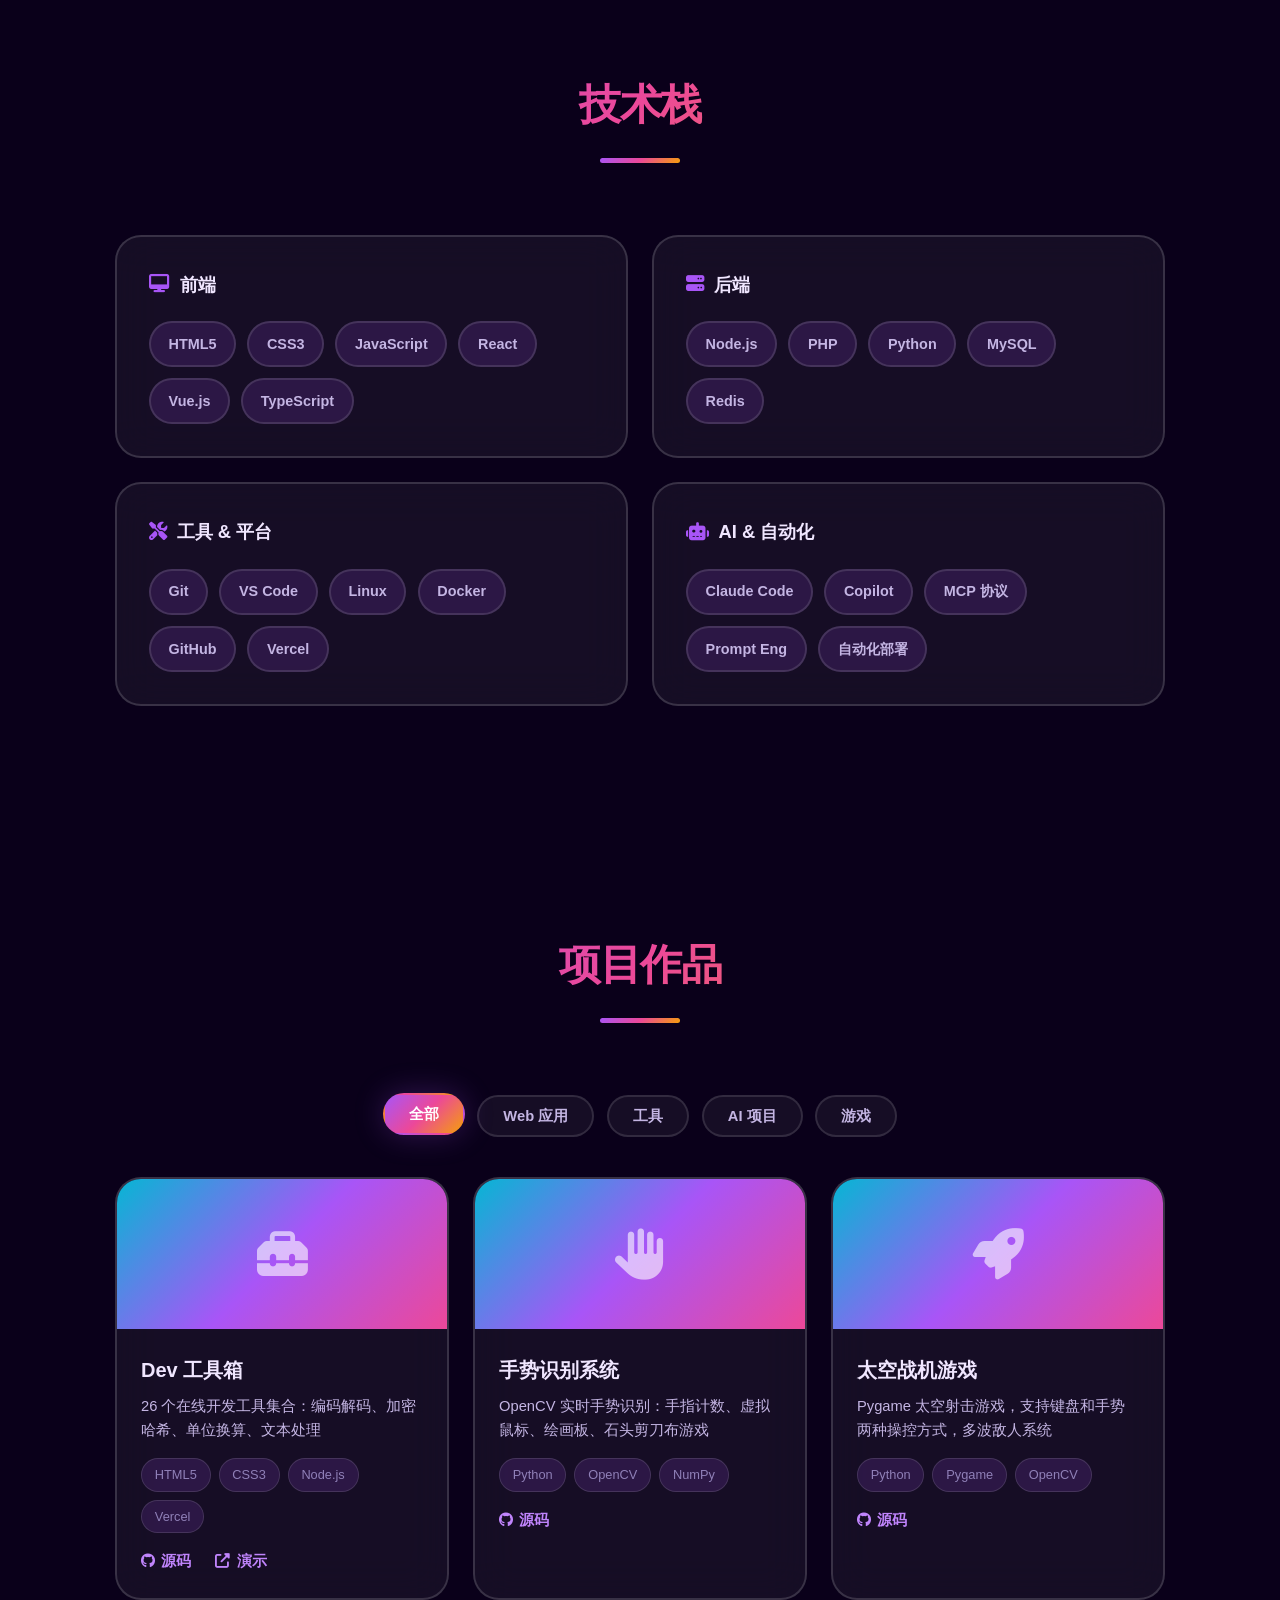
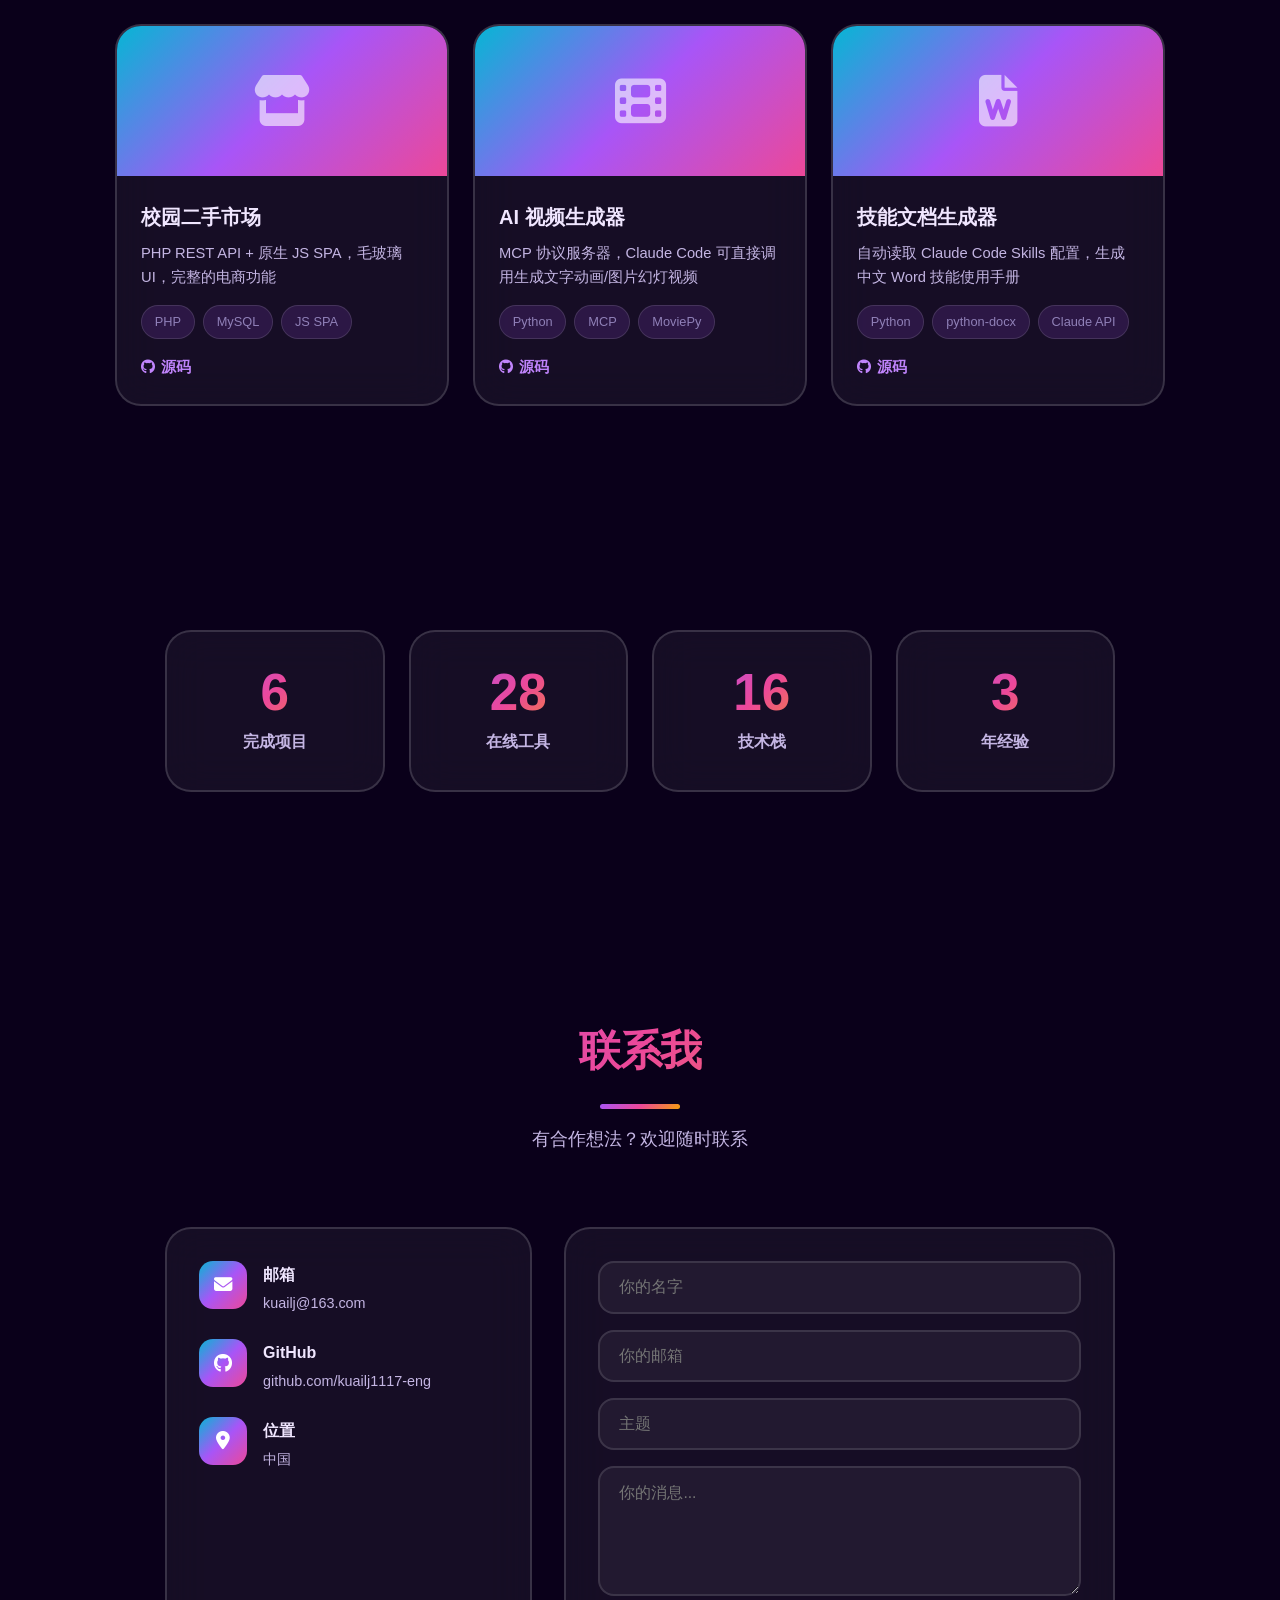
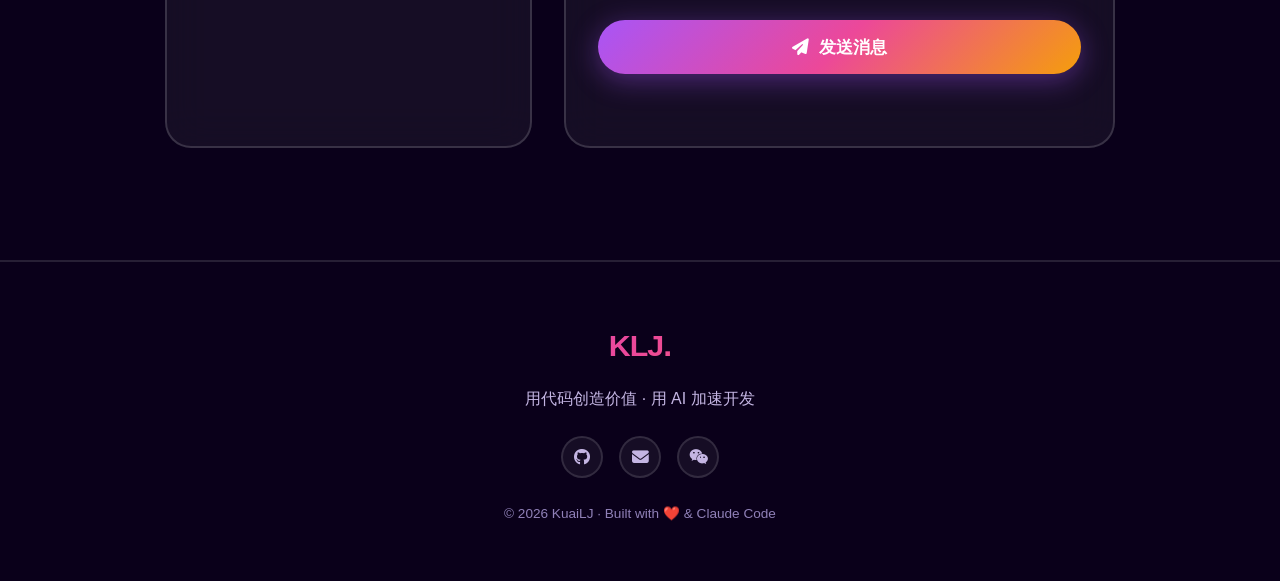
==== commit c3f148ec: "🎨 v2 全面升级 — 卡通玻璃 + 右滑动画 + 高级粒子 + FormSubmit后端 CSS: - 卡通玻璃拟态：更鲜艳的渐变、弹性动画、加粗边框 - 大圆角(26px) + 彩色发光阴影 - " ====
--- a/index.html
+++ b/index.html
@@ -13,6 +13,11 @@
 
   <!-- ========== 粒子背景 ========== -->
   <canvas id="particles"></canvas>
+
+  <!-- ========== 浮动光球（背景装饰） ========== -->
+  <div class="bg-orb bg-orb-1"></div>
+  <div class="bg-orb bg-orb-2"></div>
+  <div class="bg-orb bg-orb-3"></div>
 
   <!-- ========== 导航栏 ========== -->
   <nav class="navbar" id="navbar">
@@ -353,17 +358,20 @@
       </div>
 
       <form class="glass-card contact-form" id="contactForm">
+        <input type="hidden" name="_subject" value="个人主页新消息">
+        <input type="hidden" name="_captcha" value="false">
+        <input type="hidden" name="_template" value="table">
         <div class="form-group">
-          <input type="text" id="name" placeholder="你的名字" required>
+          <input type="text" id="name" name="name" placeholder="你的名字" required>
         </div>
         <div class="form-group">
-          <input type="email" id="email" placeholder="你的邮箱" required>
+          <input type="email" id="email" name="email" placeholder="你的邮箱" required>
         </div>
         <div class="form-group">
-          <input type="text" id="subject" placeholder="主题">
+          <input type="text" id="subject" name="subject" placeholder="主题">
         </div>
         <div class="form-group">
-          <textarea id="message" rows="5" placeholder="你的消息..." required></textarea>
+          <textarea id="message" name="message" rows="5" placeholder="你的消息..." required></textarea>
         </div>
         <button type="submit" class="btn btn-primary btn-full">
           <i class="fas fa-paper-plane"></i> 发送消息
--- a/css/style.css
+++ b/css/style.css
@@ -1,945 +1,561 @@
 /* ============================================================
-   个人主页 — 毛玻璃 + 粒子背景 + 暗色双主题
+   个人主页 — 卡通玻璃拟态 + 右滑动画 + 高级粒子
    零依赖，纯 CSS
    ============================================================ */
 
-/* ===== CSS 变量：主题 ===== */
+/* ===== CSS 变量 ===== */
 :root {
-  --bg: #0a0a1a;
-  --bg2: #0f0f2a;
-  --surface: rgba(255, 255, 255, 0.04);
-  --surface-hover: rgba(255, 255, 255, 0.08);
-  --border: rgba(255, 255, 255, 0.08);
-  --text: #e8e8f0;
-  --text2: #a0a0c0;
-  --text3: #6868a0;
-  --accent: #6c5ce7;
-  --accent2: #a29bfe;
-  --gradient: linear-gradient(135deg, #6c5ce7 0%, #a29bfe 50%, #fd79a8 100%);
-  --gradient2: linear-gradient(135deg, #fd79a8 0%, #6c5ce7 100%);
-  --shadow: 0 8px 32px rgba(0, 0, 0, 0.3);
-  --glow: 0 0 40px rgba(108, 92, 231, 0.15);
-  --glass-bg: rgba(255, 255, 255, 0.03);
-  --glass-border: rgba(255, 255, 255, 0.06);
-  --nav-bg: rgba(10, 10, 26, 0.75);
-  --skill-bg: rgba(108, 92, 231, 0.1);
-  --tag-bg: rgba(108, 92, 231, 0.12);
-  --card-hover: rgba(108, 92, 231, 0.06);
+  --bg: #0a001a;
+  --bg2: #120030;
+  --surface: rgba(255, 255, 255, 0.06);
+  --surface-hover: rgba(255, 255, 255, 0.12);
+  --border: rgba(255, 255, 255, 0.12);
+  --border-glow: rgba(168, 85, 247, 0.4);
+  --text: #f0e6ff;
+  --text2: #c4b5e3;
+  --text3: #9080b8;
+
+  /* 卡通调色板 */
+  --purple: #a855f7;
+  --pink: #ec4899;
+  --cyan: #06b6d4;
+  --amber: #f59e0b;
+  --lime: #84cc16;
+  --rose: #f43f5e;
+
+  --accent: #a855f7;
+  --accent2: #c084fc;
+  --gradient: linear-gradient(135deg, #a855f7 0%, #ec4899 50%, #f59e0b 100%);
+  --gradient2: linear-gradient(135deg, #06b6d4 0%, #a855f7 50%, #ec4899 100%);
+  --gradient3: linear-gradient(135deg, #84cc16 0%, #06b6d4 100%);
+  --gradient4: linear-gradient(135deg, #f59e0b 0%, #f43f5e 100%);
+
+  /* 卡通玻璃 */
+  --glass-bg: rgba(255, 255, 255, 0.05);
+  --glass-border: rgba(255, 255, 255, 0.15);
+  --glass-hover: rgba(168, 85, 247, 0.12);
+
+  /* 阴影与发光 */
+  --shadow-sm: 0 4px 16px rgba(0, 0, 0, 0.2);
+  --shadow: 0 12px 40px rgba(0, 0, 0, 0.3);
+  --glow-purple: 0 0 30px rgba(168, 85, 247, 0.25);
+  --glow-pink: 0 0 30px rgba(236, 72, 153, 0.25);
+  --glow-cyan: 0 0 30px rgba(6, 182, 212, 0.25);
+
+  --nav-bg: rgba(10, 0, 26, 0.8);
+  --skill-bg: rgba(168, 85, 247, 0.12);
+  --tag-bg: rgba(168, 85, 247, 0.15);
 }
 
 [data-theme="light"] {
-  --bg: #f5f5ff;
-  --bg2: #eaeaef;
-  --surface: rgba(0, 0, 0, 0.03);
-  --surface-hover: rgba(0, 0, 0, 0.06);
-  --border: rgba(0, 0, 0, 0.08);
-  --text: #1a1a2e;
-  --text2: #555;
-  --text3: #999;
-  --shadow: 0 8px 32px rgba(0, 0, 0, 0.08);
-  --glow: 0 0 40px rgba(108, 92, 231, 0.08);
-  --glass-bg: rgba(255, 255, 255, 0.6);
-  --glass-border: rgba(0, 0, 0, 0.08);
-  --nav-bg: rgba(245, 245, 255, 0.75);
-  --skill-bg: rgba(108, 92, 231, 0.06);
-  --tag-bg: rgba(108, 92, 231, 0.08);
-  --card-hover: rgba(108, 92, 231, 0.04);
+  --bg: #faf5ff;
+  --bg2: #f3e8ff;
+  --surface: rgba(255, 255, 255, 0.7);
+  --surface-hover: rgba(168, 85, 247, 0.1);
+  --border: rgba(168, 85, 247, 0.2);
+  --border-glow: rgba(168, 85, 247, 0.5);
+  --text: #2d1b4e;
+  --text2: #5b3e8c;
+  --text3: #8b6bab;
+
+  --glass-bg: rgba(255, 255, 255, 0.65);
+  --glass-border: rgba(168, 85, 247, 0.25);
+  --glass-hover: rgba(168, 85, 247, 0.1);
+
+  --shadow-sm: 0 4px 16px rgba(139, 92, 246, 0.1);
+  --shadow: 0 12px 40px rgba(139, 92, 246, 0.12);
+  --glow-purple: 0 0 30px rgba(168, 85, 247, 0.15);
+  --glow-pink: 0 0 30px rgba(236, 72, 153, 0.15);
+  --glow-cyan: 0 0 30px rgba(6, 182, 212, 0.15);
+
+  --nav-bg: rgba(250, 245, 255, 0.8);
+  --skill-bg: rgba(168, 85, 247, 0.08);
+  --tag-bg: rgba(168, 85, 247, 0.1);
 }
 
 /* ===== Reset ===== */
-*,
-*::before,
-*::after {
-  margin: 0;
-  padding: 0;
-  box-sizing: border-box;
-}
-
-html {
-  scroll-behavior: smooth;
-  font-size: 16px;
-}
+*, *::before, *::after { margin: 0; padding: 0; box-sizing: border-box; }
+html { scroll-behavior: smooth; font-size: 16px; }
 
 body {
   font-family: -apple-system, BlinkMacSystemFont, "Segoe UI", "PingFang SC",
-    "Hiragino Sans GB", "Microsoft YaHei", sans-serif;
+    "Hiragino Sans GB", "Microsoft YaHei", "Noto Sans SC", sans-serif;
   background: var(--bg);
   color: var(--text);
   line-height: 1.7;
   overflow-x: hidden;
-  transition: background 0.4s, color 0.4s;
-}
-
-a {
-  color: inherit;
-  text-decoration: none;
-}
+  transition: background 0.5s, color 0.5s;
+}
+a { color: inherit; text-decoration: none; }
 
 /* ===== 粒子背景 ===== */
 #particles {
-  position: fixed;
-  top: 0;
-  left: 0;
-  width: 100%;
-  height: 100%;
-  z-index: 0;
-  pointer-events: none;
+  position: fixed; top: 0; left: 0;
+  width: 100%; height: 100%;
+  z-index: 0; pointer-events: none;
+}
+
+/* ===== 背景光斑 ===== */
+.bg-orb {
+  position: fixed; border-radius: 50%; z-index: 0;
+  filter: blur(120px); pointer-events: none;
+  animation: orbFloat 12s ease-in-out infinite;
+}
+.bg-orb-1 {
+  width: 500px; height: 500px;
+  background: radial-gradient(circle, rgba(168,85,247,0.15), transparent);
+  top: 10%; left: -10%;
+}
+.bg-orb-2 {
+  width: 400px; height: 400px;
+  background: radial-gradient(circle, rgba(236,72,153,0.12), transparent);
+  bottom: 20%; right: -5%;
+  animation-delay: -5s;
+}
+.bg-orb-3 {
+  width: 350px; height: 350px;
+  background: radial-gradient(circle, rgba(6,182,212,0.1), transparent);
+  top: 50%; left: 50%;
+  animation-delay: -9s;
+}
+@keyframes orbFloat {
+  0%, 100% { transform: translate(0, 0) scale(1); }
+  33% { transform: translate(60px, -40px) scale(1.15); }
+  66% { transform: translate(-40px, 30px) scale(0.9); }
 }
 
 /* ===== 导航栏 ===== */
 .navbar {
-  position: fixed;
-  top: 0;
-  left: 0;
-  right: 0;
-  z-index: 1000;
-  backdrop-filter: blur(20px);
-  -webkit-backdrop-filter: blur(20px);
+  position: fixed; top: 0; left: 0; right: 0; z-index: 1000;
+  backdrop-filter: blur(24px); -webkit-backdrop-filter: blur(24px);
   background: var(--nav-bg);
-  border-bottom: 1px solid var(--border);
-  transition: all 0.3s;
-}
-
-.navbar.scrolled {
-  box-shadow: var(--shadow);
-}
-
+  border-bottom: 2px solid var(--border);
+  transition: all 0.4s;
+}
+.navbar.scrolled { box-shadow: var(--shadow), var(--glow-purple); }
 .nav-container {
-  max-width: 1200px;
-  margin: 0 auto;
-  padding: 0 2rem;
-  display: flex;
-  align-items: center;
-  justify-content: space-between;
-  height: 64px;
-}
-
+  max-width: 1200px; margin: 0 auto; padding: 0 2rem;
+  display: flex; align-items: center; justify-content: space-between;
+  height: 68px;
+}
 .nav-logo {
-  font-size: 1.6rem;
-  font-weight: 800;
-  letter-spacing: -1px;
-}
-
-.nav-logo .accent {
-  color: var(--accent);
-  font-size: 1.8rem;
-}
-
-.nav-links {
-  display: flex;
-  gap: 2rem;
-}
-
+  font-size: 1.7rem; font-weight: 900; letter-spacing: -1px;
+  background: var(--gradient);
+  -webkit-background-clip: text; -webkit-text-fill-color: transparent;
+  background-clip: text;
+}
+.nav-logo .accent { font-size: 1.9rem; }
+.nav-links { display: flex; gap: 2rem; }
 .nav-link {
-  font-size: 0.92rem;
-  font-weight: 500;
-  color: var(--text2);
-  transition: color 0.3s;
-  position: relative;
-}
-
+  font-size: 0.95rem; font-weight: 600;
+  color: var(--text2); transition: all 0.3s; position: relative;
+}
 .nav-link::after {
-  content: "";
-  position: absolute;
-  bottom: -4px;
-  left: 0;
-  width: 0;
-  height: 2px;
-  background: var(--gradient);
-  border-radius: 2px;
-  transition: width 0.3s;
-}
-
-.nav-link:hover,
-.nav-link.active {
-  color: var(--text);
-}
-
-.nav-link:hover::after,
-.nav-link.active::after {
-  width: 100%;
-}
-
-.nav-actions {
-  display: flex;
-  align-items: center;
-  gap: 0.75rem;
-}
+  content: ""; position: absolute; bottom: -5px; left: 0;
+  width: 0; height: 3px; background: var(--gradient);
+  border-radius: 3px; transition: width 0.35s cubic-bezier(0.34,1.56,0.64,1);
+}
+.nav-link:hover, .nav-link.active { color: var(--text); }
+.nav-link:hover::after, .nav-link.active::after { width: 100%; }
+.nav-actions { display: flex; align-items: center; gap: 0.75rem; }
 
 .theme-toggle {
-  width: 40px;
-  height: 40px;
-  border-radius: 50%;
-  border: 1px solid var(--border);
-  background: var(--surface);
-  color: var(--text);
-  cursor: pointer;
-  font-size: 1rem;
-  transition: all 0.3s;
-  display: flex;
-  align-items: center;
-  justify-content: center;
-}
-
+  width: 42px; height: 42px; border-radius: 50%;
+  border: 2px solid var(--border); background: var(--glass-bg);
+  color: var(--text); cursor: pointer; font-size: 1.05rem;
+  transition: all 0.35s cubic-bezier(0.34,1.56,0.64,1);
+  display: flex; align-items: center; justify-content: center;
+}
 .theme-toggle:hover {
-  background: var(--surface-hover);
-  border-color: var(--accent);
-}
-
-.mobile-menu {
-  display: none;
-  background: none;
-  border: none;
-  color: var(--text);
-  font-size: 1.3rem;
-  cursor: pointer;
-}
-
-/* ===== Section 通用 ===== */
-.section {
-  position: relative;
-  z-index: 1;
-  padding: 6rem 2rem;
-}
-
-.section-header {
-  text-align: center;
-  margin-bottom: 4rem;
-}
-
+  border-color: var(--accent); box-shadow: var(--glow-purple);
+  transform: scale(1.1);
+}
+.mobile-menu { display: none; background: none; border: none; color: var(--text); font-size: 1.4rem; cursor: pointer; }
+
+/* ===== Section ===== */
+.section { position: relative; z-index: 1; padding: 7rem 2rem; }
+.section-header { text-align: center; margin-bottom: 4.5rem; }
 .section-title {
-  font-size: 2.5rem;
-  font-weight: 800;
-  letter-spacing: -1px;
-  margin-bottom: 1rem;
-}
-
+  font-size: 2.6rem; font-weight: 900; letter-spacing: -1.5px;
+  margin-bottom: 1.1rem;
+  background: var(--gradient);
+  -webkit-background-clip: text; -webkit-text-fill-color: transparent;
+  background-clip: text;
+}
 .section-line {
-  width: 60px;
-  height: 4px;
-  background: var(--gradient);
-  border-radius: 2px;
-  margin: 0 auto;
-}
-
-.section-sub {
-  color: var(--text2);
-  margin-top: 1rem;
-  font-size: 1.05rem;
-}
-
-/* ===== 毛玻璃卡片 ===== */
+  width: 80px; height: 5px; background: var(--gradient);
+  border-radius: 3px; margin: 0 auto;
+}
+.section-sub { color: var(--text2); margin-top: 1rem; font-size: 1.1rem; }
+
+/* ===== 卡通玻璃卡片 ===== */
 .glass-card {
   background: var(--glass-bg);
-  backdrop-filter: blur(16px);
-  -webkit-backdrop-filter: blur(16px);
-  border: 1px solid var(--glass-border);
-  border-radius: 18px;
-  padding: 2rem;
-  transition: all 0.4s cubic-bezier(0.175, 0.885, 0.32, 1.275);
-}
-
+  backdrop-filter: blur(20px); -webkit-backdrop-filter: blur(20px);
+  border: 2px solid var(--glass-border);
+  border-radius: 26px; padding: 2rem;
+  transition: all 0.5s cubic-bezier(0.34,1.56,0.64,1);
+  position: relative; overflow: hidden;
+}
+.glass-card::before {
+  content: ""; position: absolute; top: 0; left: 0; right: 0; height: 1px;
+  background: linear-gradient(90deg, transparent, rgba(255,255,255,0.3), transparent);
+  opacity: 0; transition: opacity 0.5s;
+}
+.glass-card:hover::before { opacity: 1; }
 .glass-card:hover {
-  transform: translateY(-4px);
-  box-shadow: var(--shadow), var(--glow);
-  border-color: var(--accent);
-  background: var(--card-hover);
-}
+  transform: translateY(-6px) scale(1.02);
+  box-shadow: var(--shadow), var(--glow-purple);
+  border-color: var(--border-glow);
+  background: var(--glass-hover);
+}
+
+/* ===== 右滑入场动画 ===== */
+.reveal {
+  opacity: 0;
+  transform: translateX(80px);
+  transition: opacity 0.8s cubic-bezier(0.22,1,0.36,1),
+              transform 0.8s cubic-bezier(0.22,1,0.36,1);
+}
+.reveal.visible { opacity: 1; transform: translateX(0); }
+
+/* 交替方向 */
+.reveal-left {
+  opacity: 0; transform: translateX(-80px);
+  transition: opacity 0.8s cubic-bezier(0.22,1,0.36,1),
+              transform 0.8s cubic-bezier(0.22,1,0.36,1);
+}
+.reveal-left.visible { opacity: 1; transform: translateX(0); }
+
+/* 延迟序列 */
+.delay-1 { transition-delay: 0.08s; }
+.delay-2 { transition-delay: 0.16s; }
+.delay-3 { transition-delay: 0.24s; }
+.delay-4 { transition-delay: 0.32s; }
+.delay-5 { transition-delay: 0.40s; }
+.delay-6 { transition-delay: 0.48s; }
 
 /* ===== Hero ===== */
 .hero {
-  position: relative;
-  z-index: 1;
-  min-height: 100vh;
-  display: flex;
-  flex-direction: column;
-  align-items: center;
-  justify-content: center;
-  text-align: center;
-  padding: 2rem;
-}
-
-.hero-content {
-  max-width: 700px;
-}
-
-.hero-avatar {
-  margin-bottom: 2rem;
-  position: relative;
-  display: inline-block;
-}
-
+  position: relative; z-index: 1;
+  min-height: 100vh; display: flex;
+  flex-direction: column; align-items: center;
+  justify-content: center; text-align: center; padding: 2rem;
+}
+.hero-content { max-width: 720px; }
+
+.hero-avatar { margin-bottom: 2rem; position: relative; display: inline-block; }
 .avatar-ring {
-  width: 110px;
-  height: 110px;
-  border-radius: 50%;
-  background: var(--gradient);
-  padding: 3px;
-  animation: rotate-ring 8s linear infinite;
-}
-
-@keyframes rotate-ring {
-  from {
-    filter: hue-rotate(0deg);
-  }
-  to {
-    filter: hue-rotate(360deg);
-  }
-}
-
+  width: 120px; height: 120px; border-radius: 50%;
+  background: var(--gradient); padding: 4px;
+  animation: hueSpin 6s linear infinite;
+  box-shadow: 0 0 40px rgba(168,85,247,0.4), 0 0 80px rgba(236,72,153,0.2);
+}
+@keyframes hueSpin {
+  from { filter: hue-rotate(0deg); }
+  to { filter: hue-rotate(360deg); }
+}
 .avatar-inner {
-  width: 100%;
-  height: 100%;
-  border-radius: 50%;
-  background: var(--bg);
-  display: flex;
-  align-items: center;
-  justify-content: center;
-  font-size: 2.2rem;
-  font-weight: 800;
-  color: var(--accent);
-  letter-spacing: -1px;
-}
-
+  width: 100%; height: 100%; border-radius: 50%; background: var(--bg);
+  display: flex; align-items: center; justify-content: center;
+  font-size: 2.4rem; font-weight: 900;
+  background: var(--gradient);
+  -webkit-background-clip: text; -webkit-text-fill-color: transparent;
+  background-clip: text;
+}
 .hero-title {
-  font-size: 3.5rem;
-  font-weight: 900;
-  letter-spacing: -2px;
-  line-height: 1.2;
-  margin-bottom: 1rem;
-}
-
+  font-size: 3.8rem; font-weight: 900; letter-spacing: -2px;
+  line-height: 1.15; margin-bottom: 1rem;
+}
 .gradient-text {
   background: var(--gradient);
-  -webkit-background-clip: text;
-  -webkit-text-fill-color: transparent;
+  -webkit-background-clip: text; -webkit-text-fill-color: transparent;
   background-clip: text;
 }
-
-.hero-subtitle {
-  font-size: 1.5rem;
+.hero-subtitle { font-size: 1.6rem; color: var(--text2); margin-bottom: 1rem; min-height: 2.8rem; }
+.typing-wrapper { display: inline-flex; align-items: center; }
+
+.cursor {
+  display: inline-block; color: var(--accent); font-weight: 300;
+  animation: blink 0.9s step-end infinite; margin-left: 3px; font-size: 1.4rem;
+}
+@keyframes blink { 50% { opacity: 0; } }
+.hero-desc {
+  font-size: 1.15rem; color: var(--text3);
+  margin-bottom: 2.8rem; max-width: 520px; margin-left: auto; margin-right: auto;
+}
+.hero-cta { display: flex; gap: 1rem; justify-content: center; flex-wrap: wrap; margin-bottom: 2.8rem; }
+
+.btn {
+  display: inline-flex; align-items: center; gap: 0.6rem;
+  padding: 0.95rem 2.2rem; border-radius: 50px;
+  font-size: 1.05rem; font-weight: 700; cursor: pointer;
+  transition: all 0.4s cubic-bezier(0.34,1.56,0.64,1); border: none;
+}
+.btn-primary {
+  background: var(--gradient); color: #fff;
+  box-shadow: 0 6px 28px rgba(168,85,247,0.4);
+}
+.btn-primary:hover {
+  transform: translateY(-3px) scale(1.04);
+  box-shadow: 0 12px 40px rgba(168,85,247,0.55);
+}
+.btn-outline {
+  background: transparent; color: var(--text);
+  border: 2.5px solid var(--border);
+}
+.btn-outline:hover {
+  border-color: var(--accent); background: var(--surface);
+  box-shadow: var(--glow-purple); transform: translateY(-3px);
+}
+.btn-full { width: 100%; justify-content: center; }
+
+.hero-social { display: flex; gap: 1.25rem; justify-content: center; }
+.social-link {
+  width: 46px; height: 46px; border-radius: 50%;
+  border: 2px solid var(--border); background: var(--glass-bg);
+  display: flex; align-items: center; justify-content: center;
+  font-size: 1.2rem; transition: all 0.4s cubic-bezier(0.34,1.56,0.64,1);
   color: var(--text2);
-  margin-bottom: 1rem;
-  min-height: 2.5rem;
-}
-
-.typing-wrapper {
-  display: inline-flex;
-  align-items: center;
-}
-
-.cursor {
-  display: inline-block;
-  color: var(--accent);
-  font-weight: 300;
-  animation: blink 1s step-end infinite;
-  margin-left: 2px;
-}
-
-@keyframes blink {
-  50% {
-    opacity: 0;
-  }
-}
-
-.hero-desc {
-  font-size: 1.1rem;
-  color: var(--text3);
-  margin-bottom: 2.5rem;
-  max-width: 500px;
-  margin-left: auto;
-  margin-right: auto;
-}
-
-.hero-cta {
-  display: flex;
-  gap: 1rem;
-  justify-content: center;
-  flex-wrap: wrap;
-  margin-bottom: 2.5rem;
-}
-
-.btn {
-  display: inline-flex;
-  align-items: center;
-  gap: 0.5rem;
-  padding: 0.85rem 2rem;
-  border-radius: 50px;
-  font-size: 1rem;
-  font-weight: 600;
-  cursor: pointer;
-  transition: all 0.3s;
-  border: none;
-}
-
-.btn-primary {
-  background: var(--gradient);
-  color: #fff;
-  box-shadow: 0 4px 20px rgba(108, 92, 231, 0.35);
-}
-
-.btn-primary:hover {
-  transform: translateY(-2px);
-  box-shadow: 0 8px 30px rgba(108, 92, 231, 0.5);
-}
-
-.btn-outline {
-  background: transparent;
-  color: var(--text);
-  border: 2px solid var(--border);
-}
-
-.btn-outline:hover {
-  border-color: var(--accent);
-  background: var(--surface);
-}
-
-.btn-full {
-  width: 100%;
-  justify-content: center;
-}
-
-.hero-social {
-  display: flex;
-  gap: 1.25rem;
-  justify-content: center;
-}
-
-.social-link {
-  width: 44px;
-  height: 44px;
-  border-radius: 50%;
-  border: 1px solid var(--border);
-  background: var(--surface);
-  display: flex;
-  align-items: center;
-  justify-content: center;
-  font-size: 1.15rem;
-  transition: all 0.3s;
-  color: var(--text2);
-}
-
+}
 .social-link:hover {
-  color: var(--accent);
-  border-color: var(--accent);
-  transform: translateY(-3px);
-  box-shadow: var(--glow);
+  color: #fff; border-color: var(--accent);
+  transform: translateY(-4px); box-shadow: var(--glow-purple);
+  background: var(--gradient);
 }
 
 .hero-scroll {
-  position: absolute;
-  bottom: 2rem;
-  display: flex;
-  flex-direction: column;
-  align-items: center;
-  gap: 0.5rem;
-  color: var(--text3);
-  font-size: 0.85rem;
-  animation: float 2s ease-in-out infinite;
-}
-
+  position: absolute; bottom: 2.5rem;
+  display: flex; flex-direction: column; align-items: center;
+  gap: 0.4rem; color: var(--text3); font-size: 0.88rem;
+  animation: float 2.5s ease-in-out infinite;
+}
 @keyframes float {
-  0%,
-  100% {
-    transform: translateY(0);
-  }
-  50% {
-    transform: translateY(8px);
-  }
+  0%, 100% { transform: translateY(0); opacity: 0.5; }
+  50% { transform: translateY(10px); opacity: 1; }
 }
 
 /* ===== About ===== */
 .about-grid {
-  max-width: 1000px;
-  margin: 0 auto;
+  max-width: 1050px; margin: 0 auto;
   display: grid;
-  grid-template-columns: repeat(auto-fit, minmax(220px, 1fr));
+  grid-template-columns: repeat(auto-fit, minmax(230px, 1fr));
   gap: 1.5rem;
 }
-
-.about-card {
-  text-align: center;
-}
-
+.about-card { text-align: center; }
 .about-icon {
-  width: 56px;
-  height: 56px;
-  border-radius: 16px;
-  background: var(--gradient);
-  display: flex;
-  align-items: center;
-  justify-content: center;
-  margin: 0 auto 1.25rem;
-  font-size: 1.4rem;
-  color: #fff;
-}
-
-.about-card h3 {
-  font-size: 1.15rem;
-  margin-bottom: 0.5rem;
-}
-
-.about-card p {
-  color: var(--text2);
-  font-size: 0.95rem;
-}
-
-.about-card .card-sub {
-  color: var(--text3);
-  font-size: 0.82rem;
-  margin-top: 0.25rem;
-}
+  width: 64px; height: 64px; border-radius: 20px;
+  background: var(--gradient2);
+  display: flex; align-items: center; justify-content: center;
+  margin: 0 auto 1.25rem; font-size: 1.6rem; color: #fff;
+  box-shadow: 0 6px 20px rgba(168,85,247,0.3);
+}
+.about-card h3 { font-size: 1.2rem; margin-bottom: 0.5rem; }
+.about-card p { color: var(--text2); font-size: 0.95rem; }
+.about-card .card-sub { color: var(--text3); font-size: 0.83rem; margin-top: 0.3rem; }
 
 /* ===== Skills ===== */
 .skills-categories {
-  max-width: 1000px;
-  margin: 0 auto;
+  max-width: 1050px; margin: 0 auto;
   display: grid;
-  grid-template-columns: repeat(auto-fit, minmax(420px, 1fr));
+  grid-template-columns: repeat(auto-fit, minmax(440px, 1fr));
   gap: 1.5rem;
 }
-
 .skill-group h3 {
-  font-size: 1.1rem;
-  margin-bottom: 1.25rem;
-  display: flex;
-  align-items: center;
-  gap: 0.5rem;
+  font-size: 1.15rem; margin-bottom: 1.3rem;
+  display: flex; align-items: center; gap: 0.6rem;
   color: var(--text);
 }
-
-.skill-group h3 i {
-  color: var(--accent);
-}
-
-.skill-tags {
-  display: flex;
-  flex-wrap: wrap;
-  gap: 0.65rem;
-}
+.skill-group h3 i { color: var(--accent); }
+.skill-tags { display: flex; flex-wrap: wrap; gap: 0.7rem; }
 
 .skill-tag {
-  padding: 0.5rem 1rem;
-  border-radius: 50px;
-  background: var(--tag-bg);
-  border: 1px solid var(--border);
-  font-size: 0.88rem;
-  font-weight: 500;
+  padding: 0.55rem 1.1rem; border-radius: 50px;
+  background: var(--tag-bg); border: 2px solid var(--border);
+  font-size: 0.9rem; font-weight: 600;
   color: var(--text2);
-  transition: all 0.3s;
-  cursor: default;
-  position: relative;
-}
-
+  transition: all 0.35s cubic-bezier(0.34,1.56,0.64,1);
+  cursor: default; position: relative;
+}
 .skill-tag:hover {
-  color: var(--accent2);
-  border-color: var(--accent);
-  background: var(--skill-bg);
-  transform: translateY(-2px);
-}
-
+  color: #fff; border-color: var(--accent);
+  background: var(--gradient);
+  transform: translateY(-3px) scale(1.05);
+  box-shadow: var(--glow-purple);
+}
 .skill-tag::after {
   content: attr(data-level) "%";
-  position: absolute;
-  top: -8px;
-  right: -8px;
-  font-size: 0.62rem;
-  background: var(--accent);
-  color: #fff;
-  padding: 2px 6px;
-  border-radius: 10px;
-  opacity: 0;
-  transform: scale(0.8);
-  transition: all 0.25s;
-}
-
-.skill-tag:hover::after {
-  opacity: 1;
-  transform: scale(1);
-}
+  position: absolute; top: -10px; right: -10px;
+  font-size: 0.65rem; font-weight: 700;
+  background: var(--gradient4); color: #fff;
+  padding: 3px 7px; border-radius: 10px;
+  opacity: 0; transform: scale(0.6);
+  transition: all 0.3s cubic-bezier(0.34,1.56,0.64,1);
+}
+.skill-tag:hover::after { opacity: 1; transform: scale(1); }
 
 /* ===== Projects ===== */
 .project-filters {
-  max-width: 1000px;
-  margin: 0 auto 2.5rem;
-  display: flex;
-  gap: 0.75rem;
-  justify-content: center;
-  flex-wrap: wrap;
-}
-
+  max-width: 1050px; margin: 0 auto 2.5rem;
+  display: flex; gap: 0.8rem; justify-content: center; flex-wrap: wrap;
+}
 .filter-btn {
-  padding: 0.55rem 1.3rem;
-  border-radius: 50px;
-  border: 1px solid var(--border);
-  background: var(--surface);
-  color: var(--text2);
-  font-size: 0.9rem;
-  cursor: pointer;
+  padding: 0.6rem 1.5rem; border-radius: 50px;
+  border: 2px solid var(--border); background: var(--glass-bg);
+  color: var(--text2); font-size: 0.92rem;
+  cursor: pointer; transition: all 0.35s cubic-bezier(0.34,1.56,0.64,1);
+  font-weight: 600;
+}
+.filter-btn:hover, .filter-btn.active {
+  background: var(--gradient); color: #fff; border-color: transparent;
+  box-shadow: var(--glow-purple); transform: translateY(-2px);
+}
+.projects-grid {
+  max-width: 1050px; margin: 0 auto;
+  display: grid;
+  grid-template-columns: repeat(auto-fit, minmax(320px, 1fr));
+  gap: 1.5rem;
+}
+.project-card { padding: 0; display: flex; flex-direction: column; overflow: hidden; }
+.project-card.hidden { display: none; }
+
+.project-img {
+  height: 150px;
+  background: var(--gradient2);
+  display: flex; align-items: center; justify-content: center;
+  font-size: 3.2rem; color: rgba(255,255,255,0.6);
+  transition: all 0.4s;
+}
+.project-card:hover .project-img { transform: scale(1.06); }
+.project-info { padding: 1.5rem; }
+.project-info h3 { font-size: 1.25rem; margin-bottom: 0.5rem; }
+.project-info p { color: var(--text2); font-size: 0.92rem; margin-bottom: 1rem; line-height: 1.6; }
+.project-tech { display: flex; flex-wrap: wrap; gap: 0.5rem; margin-bottom: 1rem; }
+.project-tech span {
+  padding: 0.3rem 0.8rem; border-radius: 50px;
+  background: var(--tag-bg); border: 1px solid var(--border);
+  font-size: 0.8rem; color: var(--text3); font-weight: 500;
+}
+.project-links { display: flex; gap: 1.5rem; }
+.project-links a {
+  font-size: 0.92rem; color: var(--accent2); font-weight: 600;
+  display: flex; align-items: center; gap: 0.4rem;
   transition: all 0.3s;
-  font-weight: 500;
-}
-
-.filter-btn:hover,
-.filter-btn.active {
-  background: var(--accent);
-  color: #fff;
-  border-color: var(--accent);
-}
-
-.projects-grid {
-  max-width: 1000px;
-  margin: 0 auto;
-  display: grid;
-  grid-template-columns: repeat(auto-fit, minmax(300px, 1fr));
-  gap: 1.5rem;
-}
-
-.project-card {
-  overflow: hidden;
-  padding: 0;
-  display: flex;
-  flex-direction: column;
-}
-
-.project-card.hidden {
-  display: none;
-}
-
-.project-img {
-  height: 140px;
-  background: var(--gradient2);
-  display: flex;
-  align-items: center;
-  justify-content: center;
-  font-size: 3rem;
-  color: rgba(255, 255, 255, 0.7);
-}
-
-.project-info {
-  padding: 1.5rem;
-}
-
-.project-info h3 {
-  font-size: 1.2rem;
-  margin-bottom: 0.5rem;
-}
-
-.project-info p {
-  color: var(--text2);
-  font-size: 0.9rem;
-  margin-bottom: 1rem;
-  line-height: 1.6;
-}
-
-.project-tech {
-  display: flex;
-  flex-wrap: wrap;
-  gap: 0.5rem;
-  margin-bottom: 1rem;
-}
-
-.project-tech span {
-  padding: 0.25rem 0.7rem;
-  border-radius: 50px;
-  background: var(--tag-bg);
-  font-size: 0.78rem;
-  color: var(--text3);
-}
-
-.project-links {
-  display: flex;
-  gap: 1.25rem;
-}
-
-.project-links a {
-  font-size: 0.9rem;
-  color: var(--accent2);
-  display: flex;
-  align-items: center;
-  gap: 0.35rem;
-  transition: color 0.3s;
-}
-
-.project-links a:hover {
-  color: var(--accent);
-}
+}
+.project-links a:hover { color: var(--accent); transform: translateX(3px); }
 
 /* ===== Stats ===== */
 .stats-grid {
-  max-width: 900px;
-  margin: 0 auto;
+  max-width: 950px; margin: 0 auto;
   display: grid;
-  grid-template-columns: repeat(auto-fit, minmax(180px, 1fr));
+  grid-template-columns: repeat(auto-fit, minmax(190px, 1fr));
   gap: 1.5rem;
 }
-
-.stat-card {
-  text-align: center;
-  padding: 2rem 1.5rem;
-}
-
+.stat-card { text-align: center; padding: 2.2rem 1.5rem; }
 .stat-number {
-  font-size: 3rem;
-  font-weight: 900;
-  background: var(--gradient);
-  -webkit-background-clip: text;
-  -webkit-text-fill-color: transparent;
-  background-clip: text;
-  line-height: 1;
-  margin-bottom: 0.5rem;
-}
-
-.stat-label {
-  color: var(--text2);
-  font-size: 0.95rem;
-}
+  font-size: 3.2rem; font-weight: 900;
+  background: var(--gradient);
+  -webkit-background-clip: text; -webkit-text-fill-color: transparent;
+  background-clip: text; line-height: 1; margin-bottom: 0.6rem;
+}
+.stat-label { color: var(--text2); font-size: 1rem; font-weight: 600; }
 
 /* ===== Contact ===== */
 .contact-grid {
-  max-width: 900px;
-  margin: 0 auto;
-  display: grid;
-  grid-template-columns: 1fr 1.5fr;
-  gap: 2rem;
-}
-
+  max-width: 950px; margin: 0 auto;
+  display: grid; grid-template-columns: 1fr 1.5fr; gap: 2rem;
+}
 .contact-info {
-  display: flex;
-  flex-direction: column;
-  gap: 1.5rem;
-}
-
+  display: flex; flex-direction: column; gap: 1.5rem;
+}
 .contact-item {
-  display: flex;
-  align-items: flex-start;
-  gap: 1rem;
-}
-
+  display: flex; align-items: flex-start; gap: 1rem;
+}
 .contact-item i {
-  width: 44px;
-  height: 44px;
-  border-radius: 12px;
-  background: var(--skill-bg);
-  display: flex;
-  align-items: center;
-  justify-content: center;
-  font-size: 1.1rem;
-  color: var(--accent);
-  flex-shrink: 0;
-}
-
-.contact-item h4 {
-  font-size: 0.95rem;
-  margin-bottom: 0.15rem;
-}
-
-.contact-item p {
-  color: var(--text2);
-  font-size: 0.88rem;
-}
-
-.contact-form {
-  display: flex;
-  flex-direction: column;
-  gap: 1rem;
-}
-
-.form-group input,
-.form-group textarea {
-  width: 100%;
-  padding: 0.85rem 1.1rem;
-  border-radius: 12px;
-  border: 1px solid var(--border);
+  width: 48px; height: 48px; border-radius: 14px;
+  background: var(--gradient2);
+  display: flex; align-items: center; justify-content: center;
+  font-size: 1.15rem; color: #fff; flex-shrink: 0;
+}
+.contact-item h4 { font-size: 1rem; margin-bottom: 0.15rem; }
+.contact-item p { color: var(--text2); font-size: 0.9rem; }
+
+.contact-form { display: flex; flex-direction: column; gap: 1rem; }
+
+.form-group input, .form-group textarea {
+  width: 100%; padding: 0.95rem 1.2rem;
+  border-radius: 16px; border: 2px solid var(--border);
+  background: var(--glass-bg); color: var(--text);
+  font-size: 0.98rem; font-family: inherit;
+  transition: all 0.35s; outline: none;
+}
+.form-group input:focus, .form-group textarea:focus {
+  border-color: var(--accent);
+  box-shadow: 0 0 0 4px rgba(168,85,247,0.15), var(--glow-purple);
   background: var(--surface);
-  color: var(--text);
-  font-size: 0.95rem;
-  font-family: inherit;
-  transition: all 0.3s;
-  outline: none;
-}
-
-.form-group input:focus,
-.form-group textarea:focus {
-  border-color: var(--accent);
-  box-shadow: 0 0 0 3px rgba(108, 92, 231, 0.12);
-}
-
-.form-group textarea {
-  resize: vertical;
-  min-height: 120px;
-}
-
-.form-msg {
-  text-align: center;
-  font-size: 0.9rem;
-  min-height: 1.5rem;
-}
-
-.form-msg.success {
-  color: #00b894;
-}
-
-.form-msg.error {
-  color: #ff7675;
-}
+}
+.form-group textarea { resize: vertical; min-height: 130px; }
+.form-msg { text-align: center; font-size: 0.92rem; min-height: 1.5rem; font-weight: 600; }
+.form-msg.success { color: #84cc16; }
+.form-msg.error { color: #f43f5e; }
 
 /* ===== Footer ===== */
 .footer {
-  position: relative;
-  z-index: 1;
-  border-top: 1px solid var(--border);
-  padding: 3rem 2rem;
-  text-align: center;
-}
-
+  position: relative; z-index: 1;
+  border-top: 2px solid var(--border);
+  padding: 3.5rem 2rem; text-align: center;
+}
 .footer-logo {
-  font-size: 1.8rem;
-  font-weight: 800;
-  letter-spacing: -1px;
-  margin-bottom: 0.75rem;
-}
-
-.footer-logo .accent {
-  color: var(--accent);
-}
-
-.footer-text {
+  font-size: 1.9rem; font-weight: 900; letter-spacing: -1px;
+  background: var(--gradient);
+  -webkit-background-clip: text; -webkit-text-fill-color: transparent;
+  background-clip: text; margin-bottom: 0.8rem;
+}
+.footer-logo .accent { font-size: 2rem; }
+.footer-text { color: var(--text2); font-size: 1rem; margin-bottom: 1.5rem; }
+.footer-social { display: flex; gap: 1rem; justify-content: center; margin-bottom: 1.5rem; }
+.footer-social a {
+  width: 42px; height: 42px; border-radius: 50%;
+  border: 2px solid var(--border); background: var(--glass-bg);
+  display: flex; align-items: center; justify-content: center;
+  font-size: 1.05rem; transition: all 0.35s cubic-bezier(0.34,1.56,0.64,1);
   color: var(--text2);
-  font-size: 0.95rem;
-  margin-bottom: 1.25rem;
-}
-
-.footer-social {
-  display: flex;
-  gap: 1rem;
-  justify-content: center;
-  margin-bottom: 1.5rem;
-}
-
-.footer-social a {
-  width: 40px;
-  height: 40px;
-  border-radius: 50%;
-  border: 1px solid var(--border);
-  background: var(--surface);
-  display: flex;
-  align-items: center;
-  justify-content: center;
-  font-size: 1rem;
-  transition: all 0.3s;
-  color: var(--text2);
-}
-
+}
 .footer-social a:hover {
-  color: var(--accent);
-  border-color: var(--accent);
-}
-
-.footer-copy {
-  color: var(--text3);
-  font-size: 0.82rem;
-}
-
-/* ===== 滚动渐入动画 ===== */
-.reveal {
-  opacity: 0;
-  transform: translateY(40px);
-  transition: opacity 0.8s ease, transform 0.8s ease;
-}
-
-.reveal.visible {
-  opacity: 1;
-  transform: translateY(0);
-}
+  color: #fff; border-color: var(--accent);
+  background: var(--gradient); box-shadow: var(--glow-purple);
+  transform: translateY(-3px);
+}
+.footer-copy { color: var(--text3); font-size: 0.85rem; }
 
 /* ===== 响应式 ===== */
 @media (max-width: 768px) {
   .nav-links {
-    display: none;
-    position: fixed;
-    top: 64px;
-    left: 0;
-    right: 0;
+    display: none; position: fixed;
+    top: 68px; left: 0; right: 0;
     background: var(--nav-bg);
-    backdrop-filter: blur(20px);
-    -webkit-backdrop-filter: blur(20px);
-    flex-direction: column;
-    padding: 1.5rem 2rem;
-    gap: 1.25rem;
-    border-bottom: 1px solid var(--border);
+    backdrop-filter: blur(24px); -webkit-backdrop-filter: blur(24px);
+    flex-direction: column; padding: 1.5rem 2rem;
+    gap: 1.25rem; border-bottom: 2px solid var(--border);
   }
-
-  .nav-links.open {
-    display: flex;
-  }
-
-  .mobile-menu {
-    display: block;
-  }
-
-  .hero-title {
-    font-size: 2.2rem;
-    letter-spacing: -1px;
-  }
-
-  .hero-subtitle {
-    font-size: 1.15rem;
-  }
-
-  .section-title {
-    font-size: 1.8rem;
-  }
-
-  .section {
-    padding: 4rem 1.25rem;
-  }
-
-  .skills-categories {
-    grid-template-columns: 1fr;
-  }
-
-  .projects-grid {
-    grid-template-columns: 1fr;
-  }
-
-  .contact-grid {
-    grid-template-columns: 1fr;
-  }
-
-  .stats-grid {
-    grid-template-columns: repeat(2, 1fr);
-  }
-
-  .about-grid {
-    grid-template-columns: repeat(2, 1fr);
-  }
+  .nav-links.open { display: flex; }
+  .mobile-menu { display: block; }
+  .hero-title { font-size: 2.3rem; }
+  .hero-subtitle { font-size: 1.2rem; }
+  .section-title { font-size: 1.9rem; }
+  .section { padding: 5rem 1.25rem; }
+  .skills-categories { grid-template-columns: 1fr; }
+  .projects-grid { grid-template-columns: 1fr; }
+  .contact-grid { grid-template-columns: 1fr; }
+  .stats-grid { grid-template-columns: repeat(2, 1fr); }
+  .about-grid { grid-template-columns: repeat(2, 1fr); }
 }
 
 @media (max-width: 480px) {
-  .hero-title {
-    font-size: 1.7rem;
-  }
-
-  .hero-cta {
-    flex-direction: column;
-    align-items: center;
-  }
-
-  .about-grid {
-    grid-template-columns: 1fr;
-  }
-
-  .stats-grid {
-    grid-template-columns: 1fr 1fr;
-  }
-
-  .project-filters {
-    gap: 0.4rem;
-  }
-
-  .filter-btn {
-    font-size: 0.8rem;
-    padding: 0.4rem 1rem;
-  }
-}
+  .hero-title { font-size: 1.8rem; }
+  .hero-cta { flex-direction: column; align-items: center; }
+  .about-grid { grid-template-columns: 1fr; }
+  .stats-grid { grid-template-columns: 1fr 1fr; }
+  .project-filters { gap: 0.45rem; }
+  .filter-btn { font-size: 0.82rem; padding: 0.45rem 1.1rem; }
+}
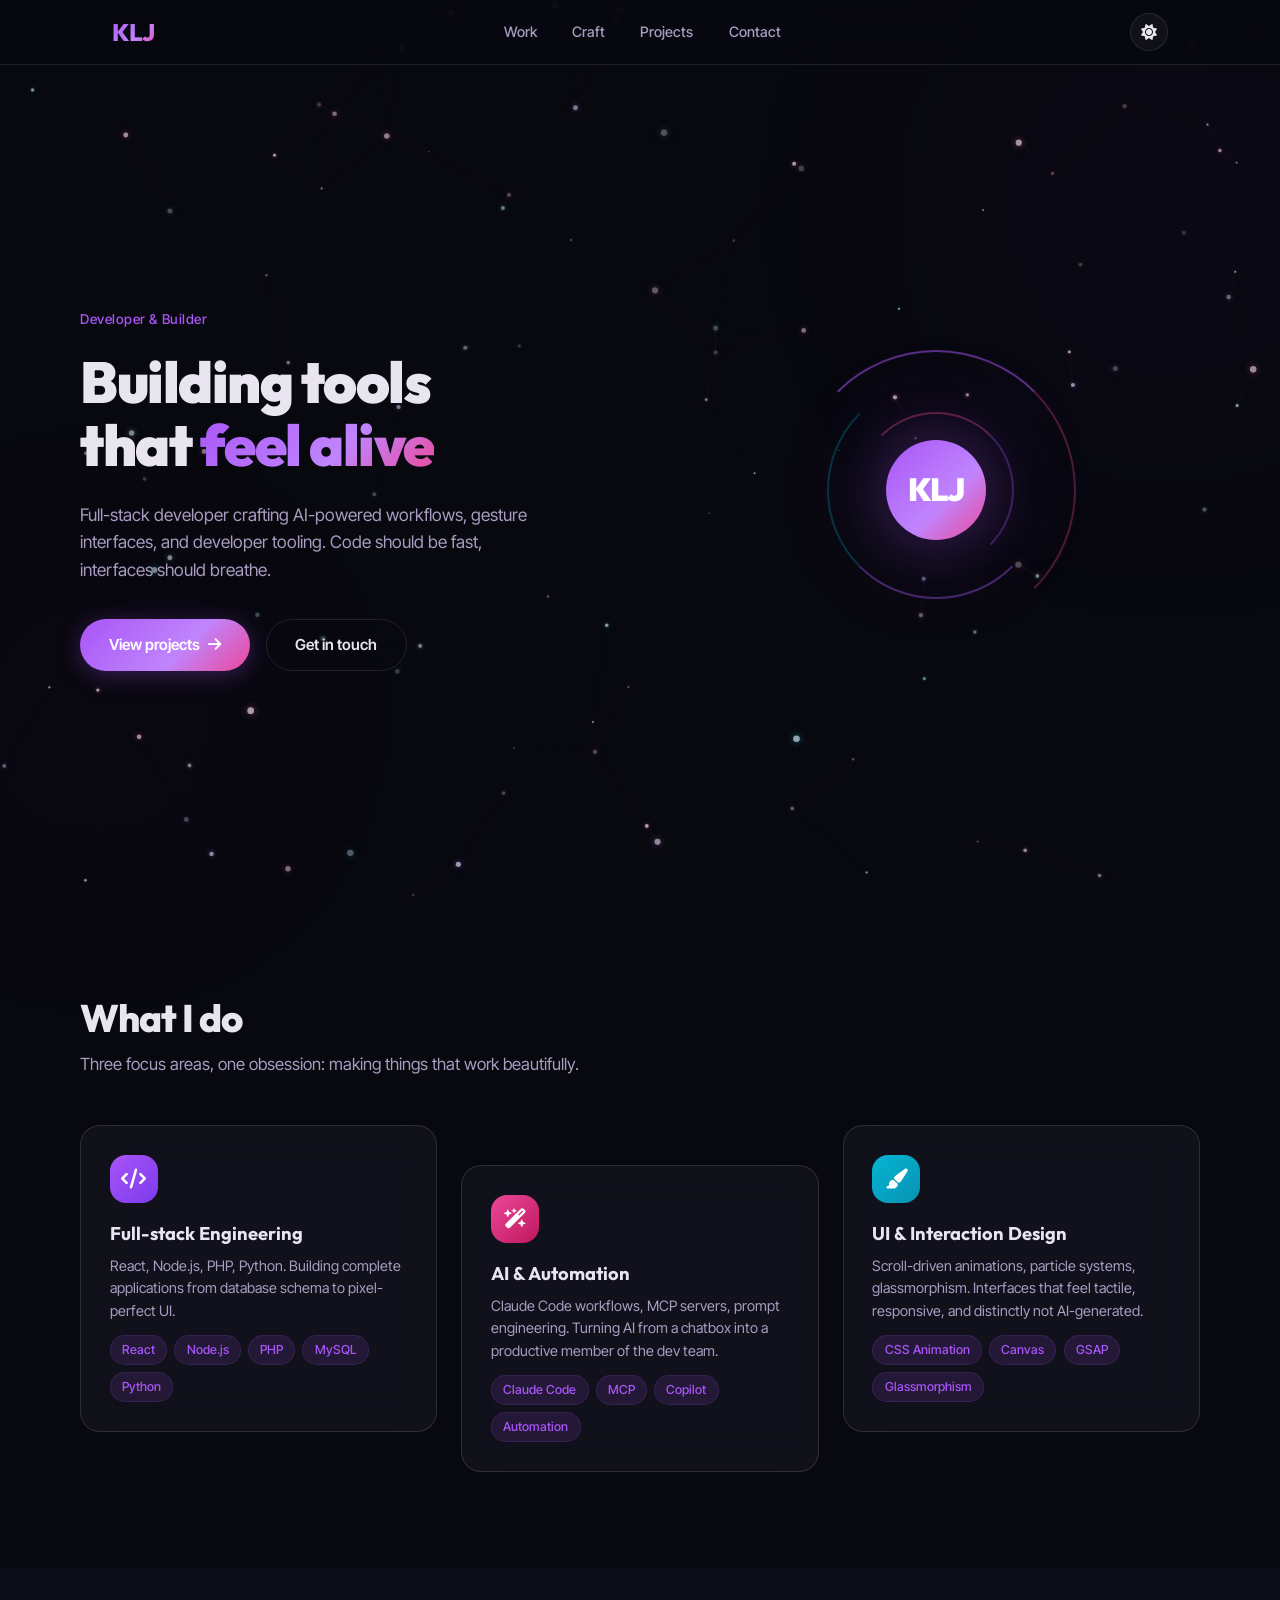
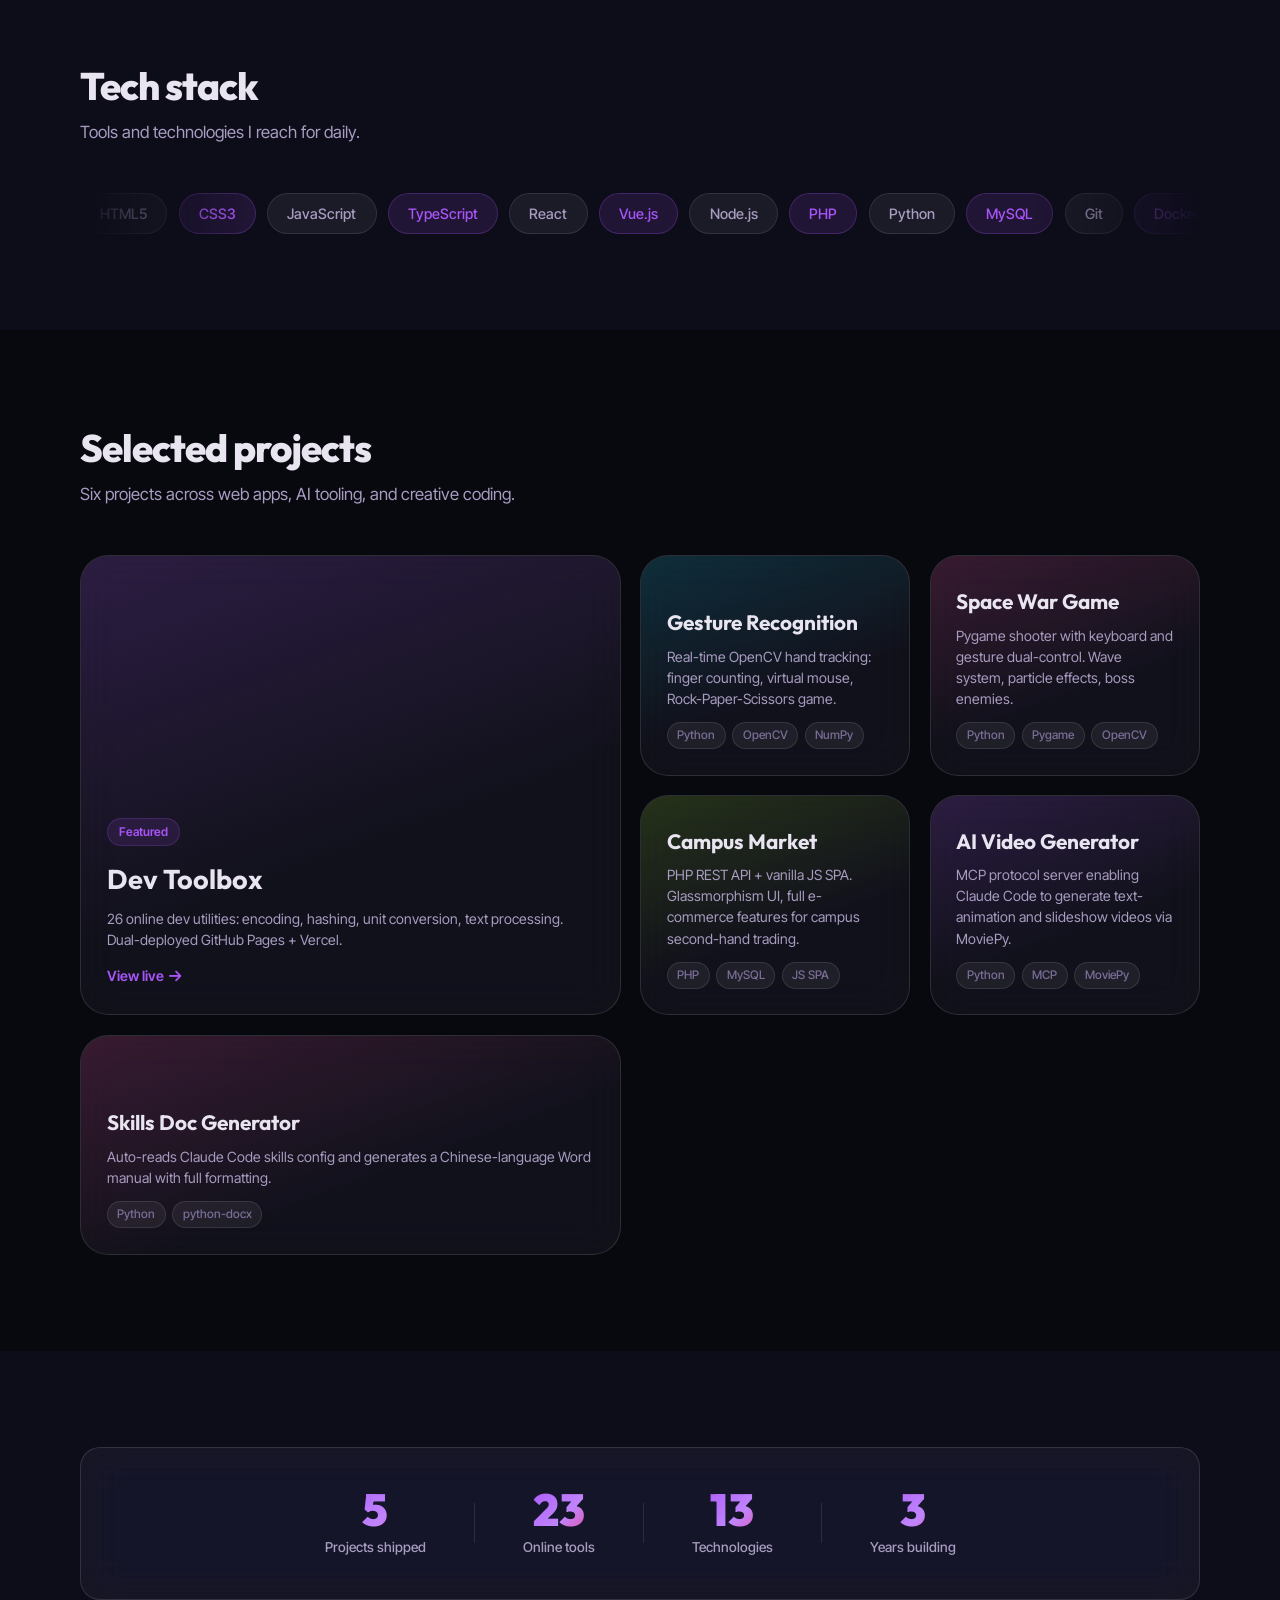
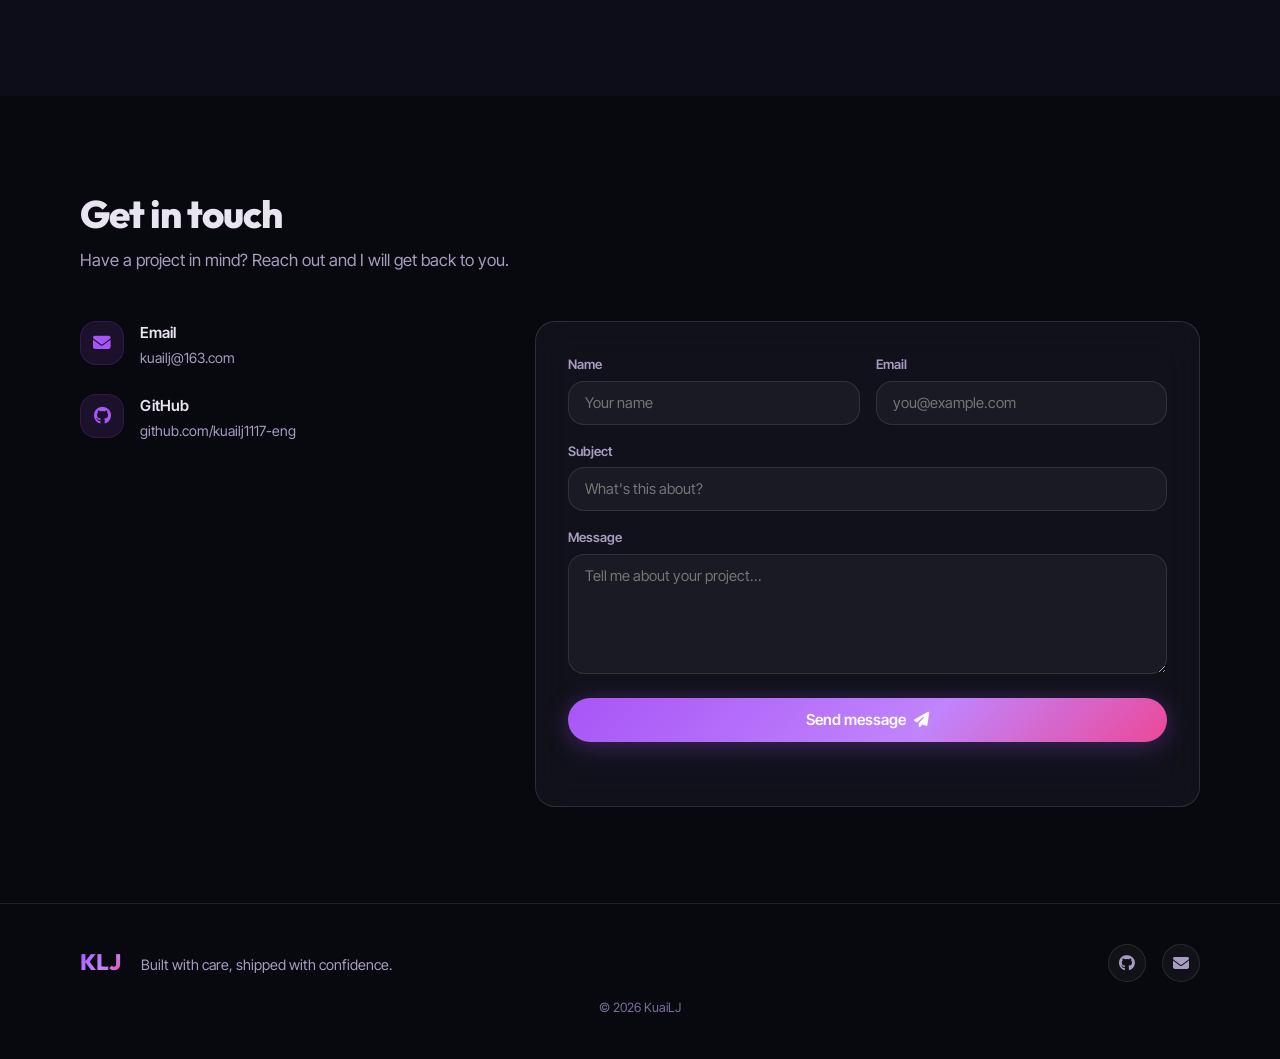
==== commit 0e2b82d3: "🎨 v3 taste-skill redesign — asymmetric hero + bento + marquee + antislop Design Read: solo dev portf" ====
--- a/index.html
+++ b/index.html
@@ -4,395 +4,359 @@
 <head>
   <meta charset="UTF-8">
   <meta name="viewport" content="width=device-width, initial-scale=1.0">
-  <title>KuaiLJ | 全栈开发者</title>
+  <title>KuaiLJ | Developer & Builder</title>
+  <meta name="description" content="KuaiLJ - full-stack developer, AI toolchain builder. Crafting elegant web applications.">
+
+  <!-- Fonts: Outfit (display) + Inter Tight (body) - self-host via CDN -->
+  <link rel="preconnect" href="https://fonts.googleapis.com">
+  <link rel="preconnect" href="https://fonts.gstatic.com" crossorigin>
+  <link href="https://fonts.googleapis.com/css2?family=Outfit:wght@400;600;700;800;900&family=Inter+Tight:ital,wght@0,400;0,500;0,600;1,400;1,500&display=swap" rel="stylesheet">
+
   <link rel="stylesheet" href="css/style.css">
   <link rel="stylesheet" href="https://cdnjs.cloudflare.com/ajax/libs/font-awesome/6.5.0/css/all.min.css">
 </head>
 
 <body>
 
-  <!-- ========== 粒子背景 ========== -->
-  <canvas id="particles"></canvas>
-
-  <!-- ========== 浮动光球（背景装饰） ========== -->
-  <div class="bg-orb bg-orb-1"></div>
-  <div class="bg-orb bg-orb-2"></div>
-  <div class="bg-orb bg-orb-3"></div>
-
-  <!-- ========== 导航栏 ========== -->
+  <!-- ========== Particles Canvas ========== -->
+  <canvas id="particles" aria-hidden="true"></canvas>
+
+  <!-- ========== Background Orbs ========== -->
+  <div class="bg-orb bg-orb-1" aria-hidden="true"></div>
+  <div class="bg-orb bg-orb-2" aria-hidden="true"></div>
+
+  <!-- ========== Navigation ========== -->
   <nav class="navbar" id="navbar">
-    <div class="nav-container">
-      <a href="#hero" class="nav-logo">KLJ<span class="accent">.</span></a>
+    <div class="nav-inner">
+      <a href="#hero" class="nav-logo" aria-label="KuaiLJ home">KLJ</a>
       <div class="nav-links">
-        <a href="#about" class="nav-link">关于</a>
-        <a href="#skills" class="nav-link">技能</a>
-        <a href="#projects" class="nav-link">项目</a>
-        <a href="#contact" class="nav-link">联系</a>
+        <a href="#work" class="nav-link">Work</a>
+        <a href="#craft" class="nav-link">Craft</a>
+        <a href="#projects" class="nav-link">Projects</a>
+        <a href="#contact" class="nav-link">Contact</a>
       </div>
       <div class="nav-actions">
-        <button class="theme-toggle" id="themeToggle" aria-label="切换主题">
+        <button class="theme-toggle" id="themeToggle" aria-label="Toggle theme">
           <i class="fas fa-sun"></i>
         </button>
-        <button class="mobile-menu" id="mobileMenu" aria-label="菜单">
+        <button class="mobile-menu" id="mobileMenu" aria-label="Menu">
           <i class="fas fa-bars"></i>
         </button>
       </div>
     </div>
   </nav>
 
-  <!-- ========== Hero 区 ========== -->
+  <!-- ================================================================
+       HERO — Asymmetric Split (VARIANCE 8, MOTION 7, DENSITY 3)
+       Left: content block | Right: animated visual sphere
+       ================================================================ -->
   <section class="hero" id="hero">
-    <div class="hero-content">
-      <div class="hero-avatar">
-        <div class="avatar-ring"></div>
-        <div class="avatar-inner">
-          <span>KLJ</span>
-        </div>
-      </div>
-      <h1 class="hero-title">
-        你好，我是 <span class="gradient-text">KuaiLJ</span>
-      </h1>
-      <div class="hero-subtitle">
-        <span class="typing-wrapper">
-          <span id="typing"></span><span class="cursor">|</span>
-        </span>
-      </div>
-      <p class="hero-desc">热爱构建优雅的 Web 应用，专注全栈开发与 AI 工具链</p>
-      <div class="hero-cta">
-        <a href="#projects" class="btn btn-primary">
-          <i class="fas fa-rocket"></i> 查看作品
+    <div class="hero-grid">
+      <!-- Left column: text content -->
+      <div class="hero-text">
+        <p class="hero-eyebrow">Developer & Builder</p>
+        <h1 class="hero-headline">
+          Building tools<br>
+          that <span class="text-accent">feel alive</span>
+        </h1>
+        <p class="hero-sub">
+          Full-stack developer crafting AI-powered workflows, gesture interfaces, and developer tooling. Code should be fast, interfaces should breathe.
+        </p>
+        <div class="hero-actions">
+          <a href="#projects" class="btn btn-primary">
+            View projects
+            <i class="fas fa-arrow-right"></i>
+          </a>
+          <a href="#contact" class="btn btn-ghost">
+            Get in touch
+          </a>
+        </div>
+      </div>
+
+      <!-- Right column: animated visual -->
+      <div class="hero-visual" aria-hidden="true">
+        <div class="hero-sphere">
+          <div class="sphere-ring ring-1"></div>
+          <div class="sphere-ring ring-2"></div>
+          <div class="sphere-ring ring-3"></div>
+          <div class="sphere-core">
+            <span class="sphere-initials">KLJ</span>
+          </div>
+        </div>
+      </div>
+    </div>
+  </section>
+
+  <!-- ================================================================
+       WORK — Staggered split layout (not 3 equal cards)
+       ================================================================ -->
+  <section class="section" id="work">
+    <div class="section-container">
+      <h2 class="section-headline">What I do</h2>
+      <p class="section-sub">Three focus areas, one obsession: making things that work beautifully.</p>
+
+      <div class="work-grid">
+        <div class="work-card glass-card">
+          <div class="work-card-icon icon-purple">
+            <i class="fas fa-code"></i>
+          </div>
+          <div class="work-card-body">
+            <h3>Full-stack Engineering</h3>
+            <p>React, Node.js, PHP, Python. Building complete applications from database schema to pixel-perfect UI.</p>
+            <ul class="work-card-tags">
+              <li>React</li><li>Node.js</li><li>PHP</li><li>MySQL</li><li>Python</li>
+            </ul>
+          </div>
+        </div>
+
+        <div class="work-card glass-card work-card-offset">
+          <div class="work-card-icon icon-pink">
+            <i class="fas fa-wand-magic-sparkles"></i>
+          </div>
+          <div class="work-card-body">
+            <h3>AI & Automation</h3>
+            <p>Claude Code workflows, MCP servers, prompt engineering. Turning AI from a chatbox into a productive member of the dev team.</p>
+            <ul class="work-card-tags">
+              <li>Claude Code</li><li>MCP</li><li>Copilot</li><li>Automation</li>
+            </ul>
+          </div>
+        </div>
+
+        <div class="work-card glass-card">
+          <div class="work-card-icon icon-cyan">
+            <i class="fas fa-paint-brush"></i>
+          </div>
+          <div class="work-card-body">
+            <h3>UI & Interaction Design</h3>
+            <p>Scroll-driven animations, particle systems, glassmorphism. Interfaces that feel tactile, responsive, and distinctly not AI-generated.</p>
+            <ul class="work-card-tags">
+              <li>CSS Animation</li><li>Canvas</li><li>GSAP</li><li>Glassmorphism</li>
+            </ul>
+          </div>
+        </div>
+      </div>
+    </div>
+  </section>
+
+  <!-- ================================================================
+       CRAFT — Technology skills (not 4 equal cards in a grid)
+       ================================================================ -->
+  <section class="section section-alt" id="craft">
+    <div class="section-container">
+      <h2 class="section-headline">Tech stack</h2>
+      <p class="section-sub">Tools and technologies I reach for daily.</p>
+
+      <div class="craft-marquee" aria-hidden="true">
+        <div class="craft-track">
+          <span class="craft-chip">HTML5</span>
+          <span class="craft-chip chip-accent">CSS3</span>
+          <span class="craft-chip">JavaScript</span>
+          <span class="craft-chip chip-accent">TypeScript</span>
+          <span class="craft-chip">React</span>
+          <span class="craft-chip chip-accent">Vue.js</span>
+          <span class="craft-chip">Node.js</span>
+          <span class="craft-chip chip-accent">PHP</span>
+          <span class="craft-chip">Python</span>
+          <span class="craft-chip chip-accent">MySQL</span>
+          <span class="craft-chip">Git</span>
+          <span class="craft-chip chip-accent">Docker</span>
+          <span class="craft-chip">VS Code</span>
+          <span class="craft-chip chip-accent">Linux</span>
+          <span class="craft-chip">Claude Code</span>
+          <span class="craft-chip chip-accent">MCP</span>
+          <!-- duplicate for seamless loop -->
+          <span class="craft-chip">HTML5</span>
+          <span class="craft-chip chip-accent">CSS3</span>
+          <span class="craft-chip">JavaScript</span>
+          <span class="craft-chip chip-accent">TypeScript</span>
+          <span class="craft-chip">React</span>
+          <span class="craft-chip chip-accent">Vue.js</span>
+        </div>
+      </div>
+    </div>
+  </section>
+
+  <!-- ================================================================
+       PROJECTS — Bento-style grid with visual diversity
+       ================================================================ -->
+  <section class="section" id="projects">
+    <div class="section-container">
+      <h2 class="section-headline">Selected projects</h2>
+      <p class="section-sub">Six projects across web apps, AI tooling, and creative coding.</p>
+
+      <div class="projects-bento">
+        <!-- Featured: Dev Toolbox (large tile) -->
+        <a href="https://demo-deploy-ashy.vercel.app" target="_blank" class="project-tile tile-featured glass-card">
+          <div class="tile-bg tile-bg-1"></div>
+          <div class="tile-content">
+            <span class="tile-tag">Featured</span>
+            <h3 class="tile-title">Dev Toolbox</h3>
+            <p class="tile-desc">26 online dev utilities: encoding, hashing, unit conversion, text processing. Dual-deployed GitHub Pages + Vercel.</p>
+            <span class="tile-link">View live <i class="fas fa-arrow-right"></i></span>
+          </div>
         </a>
-        <a href="#contact" class="btn btn-outline">
-          <i class="fas fa-paper-plane"></i> 联系我
-        </a>
-      </div>
-      <div class="hero-social">
-        <a href="https://github.com/kuailj1117-eng" target="_blank" class="social-link" title="GitHub">
-          <i class="fab fa-github"></i>
-        </a>
-        <a href="mailto:kuailj@163.com" class="social-link" title="Email">
-          <i class="fas fa-envelope"></i>
-        </a>
-        <a href="#" class="social-link" title="微信">
-          <i class="fab fa-weixin"></i>
-        </a>
-        <a href="#" class="social-link" title="CSDN">
-          <i class="fas fa-blog"></i>
-        </a>
-      </div>
-    </div>
-    <div class="hero-scroll">
-      <span>向下滚动</span>
-      <i class="fas fa-chevron-down"></i>
-    </div>
-  </section>
-
-  <!-- ========== About 区 ========== -->
-  <section class="about section" id="about">
-    <div class="section-header">
-      <h2 class="section-title">关于我</h2>
-      <div class="section-line"></div>
-    </div>
-    <div class="about-grid">
-      <div class="glass-card about-card">
-        <div class="about-icon"><i class="fas fa-user-graduate"></i></div>
-        <h3>教育背景</h3>
-        <p>计算机科学与技术 · 本科</p>
-        <p class="card-sub">热爱技术探索，持续学习成长</p>
-      </div>
-      <div class="glass-card about-card">
-        <div class="about-icon"><i class="fas fa-code"></i></div>
-        <h3>开发经验</h3>
-        <p>全栈 Web 开发</p>
-        <p class="card-sub">React / Vue / Node.js / PHP</p>
-      </div>
-      <div class="glass-card about-card">
-        <div class="about-icon"><i class="fas fa-brain"></i></div>
-        <h3>AI & 工具链</h3>
-        <p>AI 辅助开发实践者</p>
-        <p class="card-sub">Claude Code / Copilot / Vibe Coding</p>
-      </div>
-      <div class="glass-card about-card">
-        <div class="about-icon"><i class="fas fa-heart"></i></div>
-        <h3>兴趣领域</h3>
-        <p>开源贡献 · 技术写作</p>
-        <p class="card-sub">工具类产品 · 开发者体验</p>
-      </div>
-    </div>
-  </section>
-
-  <!-- ========== Skills 区 ========== -->
-  <section class="skills section" id="skills">
-    <div class="section-header">
-      <h2 class="section-title">技术栈</h2>
-      <div class="section-line"></div>
-    </div>
-
-    <div class="skills-categories">
-      <!-- 前端 -->
-      <div class="glass-card skill-group">
-        <h3><i class="fas fa-desktop"></i> 前端</h3>
-        <div class="skill-tags">
-          <span class="skill-tag" data-level="95">HTML5</span>
-          <span class="skill-tag" data-level="90">CSS3</span>
-          <span class="skill-tag" data-level="88">JavaScript</span>
-          <span class="skill-tag" data-level="80">React</span>
-          <span class="skill-tag" data-level="75">Vue.js</span>
-          <span class="skill-tag" data-level="70">TypeScript</span>
-        </div>
-      </div>
-
-      <!-- 后端 -->
-      <div class="glass-card skill-group">
-        <h3><i class="fas fa-server"></i> 后端</h3>
-        <div class="skill-tags">
-          <span class="skill-tag" data-level="85">Node.js</span>
-          <span class="skill-tag" data-level="80">PHP</span>
-          <span class="skill-tag" data-level="78">Python</span>
-          <span class="skill-tag" data-level="72">MySQL</span>
-          <span class="skill-tag" data-level="65">Redis</span>
-        </div>
-      </div>
-
-      <!-- 工具 -->
-      <div class="glass-card skill-group">
-        <h3><i class="fas fa-tools"></i> 工具 & 平台</h3>
-        <div class="skill-tags">
-          <span class="skill-tag" data-level="90">Git</span>
-          <span class="skill-tag" data-level="85">VS Code</span>
-          <span class="skill-tag" data-level="82">Linux</span>
-          <span class="skill-tag" data-level="78">Docker</span>
-          <span class="skill-tag" data-level="88">GitHub</span>
-          <span class="skill-tag" data-level="75">Vercel</span>
-        </div>
-      </div>
-
-      <!-- AI -->
-      <div class="glass-card skill-group">
-        <h3><i class="fas fa-robot"></i> AI & 自动化</h3>
-        <div class="skill-tags">
-          <span class="skill-tag" data-level="88">Claude Code</span>
-          <span class="skill-tag" data-level="82">Copilot</span>
-          <span class="skill-tag" data-level="70">MCP 协议</span>
-          <span class="skill-tag" data-level="75">Prompt Eng</span>
-          <span class="skill-tag" data-level="68">自动化部署</span>
-        </div>
-      </div>
-    </div>
-  </section>
-
-  <!-- ========== Projects 区 ========== -->
-  <section class="projects section" id="projects">
-    <div class="section-header">
-      <h2 class="section-title">项目作品</h2>
-      <div class="section-line"></div>
-    </div>
-
-    <div class="project-filters">
-      <button class="filter-btn active" data-filter="all">全部</button>
-      <button class="filter-btn" data-filter="web">Web 应用</button>
-      <button class="filter-btn" data-filter="tool">工具</button>
-      <button class="filter-btn" data-filter="ai">AI 项目</button>
-      <button class="filter-btn" data-filter="game">游戏</button>
-    </div>
-
-    <div class="projects-grid">
-      <!-- Dev工具箱 -->
-      <div class="glass-card project-card" data-category="web tool">
-        <div class="project-img">
-          <i class="fas fa-toolbox"></i>
-        </div>
-        <div class="project-info">
-          <h3>Dev 工具箱</h3>
-          <p>26 个在线开发工具集合：编码解码、加密哈希、单位换算、文本处理</p>
-          <div class="project-tech">
-            <span>HTML5</span><span>CSS3</span><span>Node.js</span><span>Vercel</span>
-          </div>
-          <div class="project-links">
-            <a href="https://github.com/kuailj1117-eng/demo-deploy" target="_blank"><i class="fab fa-github"></i> 源码</a>
-            <a href="https://demo-deploy-ashy.vercel.app" target="_blank"><i class="fas fa-external-link-alt"></i> 演示</a>
-          </div>
-        </div>
-      </div>
-
-      <!-- 手语识别 -->
-      <div class="glass-card project-card" data-category="ai">
-        <div class="project-img">
-          <i class="fas fa-hand-paper"></i>
-        </div>
-        <div class="project-info">
-          <h3>手势识别系统</h3>
-          <p>OpenCV 实时手势识别：手指计数、虚拟鼠标、绘画板、石头剪刀布游戏</p>
-          <div class="project-tech">
-            <span>Python</span><span>OpenCV</span><span>NumPy</span>
-          </div>
-          <div class="project-links">
-            <a href="https://github.com/kuailj1117-eng/hand-gesture" target="_blank"><i class="fab fa-github"></i> 源码</a>
-          </div>
-        </div>
-      </div>
-
-      <!-- 太空战机 -->
-      <div class="glass-card project-card" data-category="game">
-        <div class="project-img">
-          <i class="fas fa-rocket"></i>
-        </div>
-        <div class="project-info">
-          <h3>太空战机游戏</h3>
-          <p>Pygame 太空射击游戏，支持键盘和手势两种操控方式，多波敌人系统</p>
-          <div class="project-tech">
-            <span>Python</span><span>Pygame</span><span>OpenCV</span>
-          </div>
-          <div class="project-links">
-            <a href="https://github.com/kuailj1117-eng/space-war" target="_blank"><i class="fab fa-github"></i> 源码</a>
-          </div>
-        </div>
-      </div>
-
-      <!-- 校园二手 -->
-      <div class="glass-card project-card" data-category="web">
-        <div class="project-img">
-          <i class="fas fa-store"></i>
-        </div>
-        <div class="project-info">
-          <h3>校园二手市场</h3>
-          <p>PHP REST API + 原生 JS SPA，毛玻璃 UI，完整的电商功能</p>
-          <div class="project-tech">
-            <span>PHP</span><span>MySQL</span><span>JS SPA</span>
-          </div>
-          <div class="project-links">
-            <a href="https://github.com/kuailj1117-eng/second-hand-market" target="_blank"><i class="fab fa-github"></i> 源码</a>
-          </div>
-        </div>
-      </div>
-
-      <!-- 视频生成 MCP -->
-      <div class="glass-card project-card" data-category="ai tool">
-        <div class="project-img">
-          <i class="fas fa-film"></i>
-        </div>
-        <div class="project-info">
-          <h3>AI 视频生成器</h3>
-          <p>MCP 协议服务器，Claude Code 可直接调用生成文字动画/图片幻灯视频</p>
-          <div class="project-tech">
-            <span>Python</span><span>MCP</span><span>MoviePy</span>
-          </div>
-          <div class="project-links">
-            <a href="https://github.com/kuailj1117-eng/video-agent" target="_blank"><i class="fab fa-github"></i> 源码</a>
-          </div>
-        </div>
-      </div>
-
-      <!-- 技能文档生成 -->
-      <div class="glass-card project-card" data-category="tool ai">
-        <div class="project-img">
-          <i class="fas fa-file-word"></i>
-        </div>
-        <div class="project-info">
-          <h3>技能文档生成器</h3>
-          <p>自动读取 Claude Code Skills 配置，生成中文 Word 技能使用手册</p>
-          <div class="project-tech">
-            <span>Python</span><span>python-docx</span><span>Claude API</span>
-          </div>
-          <div class="project-links">
-            <a href="https://github.com/kuailj1117-eng/skills-doc" target="_blank"><i class="fab fa-github"></i> 源码</a>
-          </div>
-        </div>
-      </div>
-    </div>
-  </section>
-
-  <!-- ========== Stats 区 ========== -->
-  <section class="stats section" id="stats">
-    <div class="stats-grid">
-      <div class="glass-card stat-card">
-        <div class="stat-number" data-target="6">0</div>
-        <div class="stat-label">完成项目</div>
-      </div>
-      <div class="glass-card stat-card">
-        <div class="stat-number" data-target="26">0</div>
-        <div class="stat-label">在线工具</div>
-      </div>
-      <div class="glass-card stat-card">
-        <div class="stat-number" data-target="15">0</div>
-        <div class="stat-label">技术栈</div>
-      </div>
-      <div class="glass-card stat-card">
-        <div class="stat-number" data-target="3">0</div>
-        <div class="stat-label">年经验</div>
-      </div>
-    </div>
-  </section>
-
-  <!-- ========== Contact 区 ========== -->
-  <section class="contact section" id="contact">
-    <div class="section-header">
-      <h2 class="section-title">联系我</h2>
-      <div class="section-line"></div>
-      <p class="section-sub">有合作想法？欢迎随时联系</p>
-    </div>
-
-    <div class="contact-grid">
-      <div class="glass-card contact-info">
-        <div class="contact-item">
-          <i class="fas fa-envelope"></i>
-          <div>
-            <h4>邮箱</h4>
-            <p>kuailj@163.com</p>
-          </div>
-        </div>
-        <div class="contact-item">
-          <i class="fab fa-github"></i>
-          <div>
-            <h4>GitHub</h4>
-            <p>github.com/kuailj1117-eng</p>
-          </div>
-        </div>
-        <div class="contact-item">
-          <i class="fas fa-map-marker-alt"></i>
-          <div>
-            <h4>位置</h4>
-            <p>中国</p>
-          </div>
-        </div>
-      </div>
-
-      <form class="glass-card contact-form" id="contactForm">
-        <input type="hidden" name="_subject" value="个人主页新消息">
-        <input type="hidden" name="_captcha" value="false">
-        <input type="hidden" name="_template" value="table">
-        <div class="form-group">
-          <input type="text" id="name" name="name" placeholder="你的名字" required>
-        </div>
-        <div class="form-group">
-          <input type="email" id="email" name="email" placeholder="你的邮箱" required>
-        </div>
-        <div class="form-group">
-          <input type="text" id="subject" name="subject" placeholder="主题">
-        </div>
-        <div class="form-group">
-          <textarea id="message" name="message" rows="5" placeholder="你的消息..." required></textarea>
-        </div>
-        <button type="submit" class="btn btn-primary btn-full">
-          <i class="fas fa-paper-plane"></i> 发送消息
-        </button>
-        <p id="formMsg" class="form-msg"></p>
-      </form>
-    </div>
-  </section>
-
-  <!-- ========== Footer ========== -->
+
+        <!-- Hand Gesture -->
+        <div class="project-tile glass-card">
+          <div class="tile-bg tile-bg-2"></div>
+          <div class="tile-content">
+            <h3 class="tile-title">Gesture Recognition</h3>
+            <p class="tile-desc">Real-time OpenCV hand tracking: finger counting, virtual mouse, Rock-Paper-Scissors game.</p>
+            <div class="tile-tech"><span>Python</span><span>OpenCV</span><span>NumPy</span></div>
+          </div>
+        </div>
+
+        <!-- Space War -->
+        <div class="project-tile glass-card">
+          <div class="tile-bg tile-bg-3"></div>
+          <div class="tile-content">
+            <h3 class="tile-title">Space War Game</h3>
+            <p class="tile-desc">Pygame shooter with keyboard and gesture dual-control. Wave system, particle effects, boss enemies.</p>
+            <div class="tile-tech"><span>Python</span><span>Pygame</span><span>OpenCV</span></div>
+          </div>
+        </div>
+
+        <!-- Second-hand Market -->
+        <div class="project-tile glass-card">
+          <div class="tile-bg tile-bg-4"></div>
+          <div class="tile-content">
+            <h3 class="tile-title">Campus Market</h3>
+            <p class="tile-desc">PHP REST API + vanilla JS SPA. Glassmorphism UI, full e-commerce features for campus second-hand trading.</p>
+            <div class="tile-tech"><span>PHP</span><span>MySQL</span><span>JS SPA</span></div>
+          </div>
+        </div>
+
+        <!-- Video Generator -->
+        <div class="project-tile glass-card">
+          <div class="tile-bg tile-bg-1"></div>
+          <div class="tile-content">
+            <h3 class="tile-title">AI Video Generator</h3>
+            <p class="tile-desc">MCP protocol server enabling Claude Code to generate text-animation and slideshow videos via MoviePy.</p>
+            <div class="tile-tech"><span>Python</span><span>MCP</span><span>MoviePy</span></div>
+          </div>
+        </div>
+
+        <!-- Skills Doc Generator -->
+        <div class="project-tile glass-card">
+          <div class="tile-bg tile-bg-3"></div>
+          <div class="tile-content">
+            <h3 class="tile-title">Skills Doc Generator</h3>
+            <p class="tile-desc">Auto-reads Claude Code skills config and generates a Chinese-language Word manual with full formatting.</p>
+            <div class="tile-tech"><span>Python</span><span>python-docx</span></div>
+          </div>
+        </div>
+      </div>
+    </div>
+  </section>
+
+  <!-- ================================================================
+       STATS — Integrated inline stat strip
+       ================================================================ -->
+  <section class="section section-alt" id="stats">
+    <div class="section-container">
+      <div class="stats-strip glass-card">
+        <div class="stat-item">
+          <span class="stat-num" data-target="6">0</span>
+          <span class="stat-label">Projects shipped</span>
+        </div>
+        <div class="stat-divider" aria-hidden="true"></div>
+        <div class="stat-item">
+          <span class="stat-num" data-target="26">0</span>
+          <span class="stat-label">Online tools</span>
+        </div>
+        <div class="stat-divider" aria-hidden="true"></div>
+        <div class="stat-item">
+          <span class="stat-num" data-target="15">0</span>
+          <span class="stat-label">Technologies</span>
+        </div>
+        <div class="stat-divider" aria-hidden="true"></div>
+        <div class="stat-item">
+          <span class="stat-num" data-target="3">0</span>
+          <span class="stat-label">Years building</span>
+        </div>
+      </div>
+    </div>
+  </section>
+
+  <!-- ================================================================
+       CONTACT — Split layout with form on right
+       ================================================================ -->
+  <section class="section" id="contact">
+    <div class="section-container">
+      <h2 class="section-headline">Get in touch</h2>
+      <p class="section-sub">Have a project in mind? Reach out and I will get back to you.</p>
+
+      <div class="contact-split">
+        <!-- Left: contact channels -->
+        <div class="contact-channels">
+          <div class="channel-item">
+            <i class="fas fa-envelope"></i>
+            <div>
+              <h4>Email</h4>
+              <p>kuailj@163.com</p>
+            </div>
+          </div>
+          <div class="channel-item">
+            <i class="fab fa-github"></i>
+            <div>
+              <h4>GitHub</h4>
+              <p>github.com/kuailj1117-eng</p>
+            </div>
+          </div>
+        </div>
+
+        <!-- Right: form -->
+        <form class="contact-form glass-card" id="contactForm">
+          <input type="hidden" name="_subject" value="Portfolio contact">
+          <input type="hidden" name="_captcha" value="false">
+          <input type="hidden" name="_template" value="table">
+
+          <div class="form-row">
+            <div class="form-group">
+              <label for="name">Name</label>
+              <input type="text" id="name" name="name" placeholder="Your name" required>
+            </div>
+            <div class="form-group">
+              <label for="email">Email</label>
+              <input type="email" id="email" name="email" placeholder="you@example.com" required>
+            </div>
+          </div>
+
+          <div class="form-group">
+            <label for="subject">Subject</label>
+            <input type="text" id="subject" name="subject" placeholder="What's this about?">
+          </div>
+
+          <div class="form-group">
+            <label for="message">Message</label>
+            <textarea id="message" name="message" rows="5" placeholder="Tell me about your project..." required></textarea>
+          </div>
+
+          <button type="submit" class="btn btn-primary btn-full">
+            Send message
+            <i class="fas fa-paper-plane"></i>
+          </button>
+          <p id="formMsg" class="form-msg" aria-live="polite"></p>
+        </form>
+      </div>
+    </div>
+  </section>
+
+  <!-- ================================================================
+       FOOTER
+       ================================================================ -->
   <footer class="footer">
-    <div class="footer-content">
-      <div class="footer-logo">KLJ<span class="accent">.</span></div>
-      <p class="footer-text">用代码创造价值 · 用 AI 加速开发</p>
-      <div class="footer-social">
-        <a href="https://github.com/kuailj1117-eng" target="_blank"><i class="fab fa-github"></i></a>
-        <a href="mailto:kuailj@163.com"><i class="fas fa-envelope"></i></a>
-        <a href="#"><i class="fab fa-weixin"></i></a>
-      </div>
-      <p class="footer-copy">&copy; 2026 KuaiLJ · Built with ❤️ &amp; Claude Code</p>
-    </div>
+    <div class="footer-inner">
+      <div class="footer-left">
+        <span class="footer-logo">KLJ</span>
+        <span class="footer-tagline">Built with care, shipped with confidence.</span>
+      </div>
+      <div class="footer-right">
+        <a href="https://github.com/kuailj1117-eng" target="_blank" aria-label="GitHub"><i class="fab fa-github"></i></a>
+        <a href="mailto:kuailj@163.com" aria-label="Email"><i class="fas fa-envelope"></i></a>
+      </div>
+    </div>
+    <p class="footer-copy">&copy; 2026 KuaiLJ</p>
   </footer>
 
   <script src="js/main.js"></script>
--- a/css/style.css
+++ b/css/style.css
@@ -1,76 +1,82 @@
 /* ============================================================
-   个人主页 — 卡通玻璃拟态 + 右滑动画 + 高级粒子
-   零依赖，纯 CSS
+   Personal Homepage — taste-skill v2 redesign
+   Asymmetric hero · Outfit + Inter Tight · Cartoon glass
+   DESIGN_VARIANCE: 8 · MOTION_INTENSITY: 7 · VISUAL_DENSITY: 3
    ============================================================ */
 
-/* ===== CSS 变量 ===== */
+/* ===== Design Tokens ===== */
 :root {
-  --bg: #0a001a;
-  --bg2: #120030;
-  --surface: rgba(255, 255, 255, 0.06);
-  --surface-hover: rgba(255, 255, 255, 0.12);
-  --border: rgba(255, 255, 255, 0.12);
-  --border-glow: rgba(168, 85, 247, 0.4);
-  --text: #f0e6ff;
-  --text2: #c4b5e3;
-  --text3: #9080b8;
-
-  /* 卡通调色板 */
-  --purple: #a855f7;
-  --pink: #ec4899;
-  --cyan: #06b6d4;
-  --amber: #f59e0b;
-  --lime: #84cc16;
-  --rose: #f43f5e;
-
+  /* Surfaces (off-black, never #000) */
+  --bg: #08080f;
+  --bg-alt: #0d0d1a;
+  --surface: rgba(255, 255, 255, 0.04);
+  --surface-hover: rgba(255, 255, 255, 0.08);
+  --surface-raised: rgba(255, 255, 255, 0.06);
+
+  /* Borders */
+  --border: rgba(255, 255, 255, 0.10);
+  --border-hover: rgba(168, 85, 247, 0.35);
+
+  /* Text */
+  --text: #e8e4f0;
+  --text-secondary: #a89cc0;
+  --text-tertiary: #7a6e96;
+
+  /* Accent (single accent: purple — user's explicit choice) */
   --accent: #a855f7;
-  --accent2: #c084fc;
-  --gradient: linear-gradient(135deg, #a855f7 0%, #ec4899 50%, #f59e0b 100%);
-  --gradient2: linear-gradient(135deg, #06b6d4 0%, #a855f7 50%, #ec4899 100%);
-  --gradient3: linear-gradient(135deg, #84cc16 0%, #06b6d4 100%);
-  --gradient4: linear-gradient(135deg, #f59e0b 0%, #f43f5e 100%);
-
-  /* 卡通玻璃 */
-  --glass-bg: rgba(255, 255, 255, 0.05);
-  --glass-border: rgba(255, 255, 255, 0.15);
-  --glass-hover: rgba(168, 85, 247, 0.12);
-
-  /* 阴影与发光 */
-  --shadow-sm: 0 4px 16px rgba(0, 0, 0, 0.2);
-  --shadow: 0 12px 40px rgba(0, 0, 0, 0.3);
-  --glow-purple: 0 0 30px rgba(168, 85, 247, 0.25);
-  --glow-pink: 0 0 30px rgba(236, 72, 153, 0.25);
-  --glow-cyan: 0 0 30px rgba(6, 182, 212, 0.25);
-
-  --nav-bg: rgba(10, 0, 26, 0.8);
-  --skill-bg: rgba(168, 85, 247, 0.12);
-  --tag-bg: rgba(168, 85, 247, 0.15);
+  --accent-glow: rgba(168, 85, 247, 0.30);
+  --accent-soft: rgba(168, 85, 247, 0.12);
+
+  /* Gradients */
+  --gradient-primary: linear-gradient(135deg, #a855f7 0%, #c084fc 60%, #ec4899 100%);
+  --gradient-subtle: linear-gradient(135deg, rgba(168,85,247,0.6) 0%, rgba(236,72,153,0.6) 100%);
+
+  /* Glass (cartoon glass — user preference) */
+  --glass-bg: rgba(255, 255, 255, 0.04);
+  --glass-border: rgba(255, 255, 255, 0.12);
+  --glass-highlight: rgba(255, 255, 255, 0.06);
+
+  /* Shadows */
+  --shadow-card: 0 8px 40px rgba(0, 0, 0, 0.35);
+  --shadow-glow: 0 0 60px rgba(168, 85, 247, 0.15);
+
+  /* Shape system (all-soft) */
+  --radius-sm: 10px;
+  --radius: 16px;
+  --radius-lg: 20px;
+  --radius-xl: 28px;
+  --radius-full: 9999px;
+
+  /* Spacing */
+  --section-gap: 6rem;
+  --content-max: 1120px;
+
+  /* Nav */
+  --nav-bg: rgba(8, 8, 15, 0.82);
+  --nav-height: 64px;
+
+  /* Font stack */
+  --font-display: 'Outfit', -apple-system, sans-serif;
+  --font-body: 'Inter Tight', -apple-system, 'PingFang SC', 'Microsoft YaHei', sans-serif;
 }
 
 [data-theme="light"] {
-  --bg: #faf5ff;
-  --bg2: #f3e8ff;
-  --surface: rgba(255, 255, 255, 0.7);
-  --surface-hover: rgba(168, 85, 247, 0.1);
-  --border: rgba(168, 85, 247, 0.2);
-  --border-glow: rgba(168, 85, 247, 0.5);
-  --text: #2d1b4e;
-  --text2: #5b3e8c;
-  --text3: #8b6bab;
-
-  --glass-bg: rgba(255, 255, 255, 0.65);
-  --glass-border: rgba(168, 85, 247, 0.25);
-  --glass-hover: rgba(168, 85, 247, 0.1);
-
-  --shadow-sm: 0 4px 16px rgba(139, 92, 246, 0.1);
-  --shadow: 0 12px 40px rgba(139, 92, 246, 0.12);
-  --glow-purple: 0 0 30px rgba(168, 85, 247, 0.15);
-  --glow-pink: 0 0 30px rgba(236, 72, 153, 0.15);
-  --glow-cyan: 0 0 30px rgba(6, 182, 212, 0.15);
-
-  --nav-bg: rgba(250, 245, 255, 0.8);
-  --skill-bg: rgba(168, 85, 247, 0.08);
-  --tag-bg: rgba(168, 85, 247, 0.1);
+  --bg: #f8f6fc;
+  --bg-alt: #f0ecf8;
+  --surface: rgba(0, 0, 0, 0.03);
+  --surface-hover: rgba(0, 0, 0, 0.05);
+  --surface-raised: rgba(0, 0, 0, 0.04);
+  --border: rgba(0, 0, 0, 0.08);
+  --border-hover: rgba(168, 85, 247, 0.40);
+  --text: #1a1526;
+  --text-secondary: #5c5275;
+  --text-tertiary: #8a7fa0;
+  --glass-bg: rgba(255, 255, 255, 0.55);
+  --glass-border: rgba(168, 85, 247, 0.18);
+  --glass-highlight: rgba(255, 255, 255, 0.80);
+  --shadow-card: 0 8px 40px rgba(139, 92, 246, 0.08);
+  --shadow-glow: 0 0 60px rgba(168, 85, 247, 0.08);
+  --nav-bg: rgba(248, 246, 252, 0.82);
 }
 
 /* ===== Reset ===== */
@@ -78,484 +84,549 @@
 html { scroll-behavior: smooth; font-size: 16px; }
 
 body {
-  font-family: -apple-system, BlinkMacSystemFont, "Segoe UI", "PingFang SC",
-    "Hiragino Sans GB", "Microsoft YaHei", "Noto Sans SC", sans-serif;
+  font-family: var(--font-body);
   background: var(--bg);
   color: var(--text);
-  line-height: 1.7;
+  line-height: 1.6;
   overflow-x: hidden;
-  transition: background 0.5s, color 0.5s;
+  transition: background 0.5s ease, color 0.4s ease;
+  -webkit-font-smoothing: antialiased;
+  -moz-osx-font-smoothing: grayscale;
 }
 a { color: inherit; text-decoration: none; }
 
-/* ===== 粒子背景 ===== */
+/* ===== Particles Canvas ===== */
 #particles {
   position: fixed; top: 0; left: 0;
   width: 100%; height: 100%;
   z-index: 0; pointer-events: none;
 }
 
-/* ===== 背景光斑 ===== */
+/* ===== Background Orbs ===== */
 .bg-orb {
   position: fixed; border-radius: 50%; z-index: 0;
-  filter: blur(120px); pointer-events: none;
-  animation: orbFloat 12s ease-in-out infinite;
+  filter: blur(140px); pointer-events: none; opacity: 0.5;
 }
 .bg-orb-1 {
-  width: 500px; height: 500px;
-  background: radial-gradient(circle, rgba(168,85,247,0.15), transparent);
-  top: 10%; left: -10%;
+  width: 600px; height: 600px;
+  background: radial-gradient(circle, rgba(168,85,247,0.12), transparent 70%);
+  top: -10%; right: -15%;
+  animation: orbDrift 16s ease-in-out infinite;
 }
 .bg-orb-2 {
-  width: 400px; height: 400px;
-  background: radial-gradient(circle, rgba(236,72,153,0.12), transparent);
-  bottom: 20%; right: -5%;
-  animation-delay: -5s;
-}
-.bg-orb-3 {
-  width: 350px; height: 350px;
-  background: radial-gradient(circle, rgba(6,182,212,0.1), transparent);
-  top: 50%; left: 50%;
-  animation-delay: -9s;
-}
-@keyframes orbFloat {
+  width: 450px; height: 450px;
+  background: radial-gradient(circle, rgba(236,72,153,0.08), transparent 70%);
+  bottom: -5%; left: -10%;
+  animation: orbDrift 20s ease-in-out infinite reverse;
+}
+@keyframes orbDrift {
   0%, 100% { transform: translate(0, 0) scale(1); }
-  33% { transform: translate(60px, -40px) scale(1.15); }
-  66% { transform: translate(-40px, 30px) scale(0.9); }
-}
-
-/* ===== 导航栏 ===== */
+  25% { transform: translate(40px, -50px) scale(1.1); }
+  50% { transform: translate(-20px, 30px) scale(0.9); }
+  75% { transform: translate(-50px, -20px) scale(1.05); }
+}
+
+/* ===== Navigation ===== */
 .navbar {
-  position: fixed; top: 0; left: 0; right: 0; z-index: 1000;
-  backdrop-filter: blur(24px); -webkit-backdrop-filter: blur(24px);
+  position: fixed; top: 0; left: 0; right: 0; z-index: 100;
+  backdrop-filter: blur(24px) saturate(180%);
+  -webkit-backdrop-filter: blur(24px) saturate(180%);
   background: var(--nav-bg);
-  border-bottom: 2px solid var(--border);
-  transition: all 0.4s;
-}
-.navbar.scrolled { box-shadow: var(--shadow), var(--glow-purple); }
-.nav-container {
-  max-width: 1200px; margin: 0 auto; padding: 0 2rem;
+  border-bottom: 1px solid var(--border);
+  transition: box-shadow 0.4s ease;
+}
+.navbar.scrolled { box-shadow: var(--shadow-card); }
+.nav-inner {
+  max-width: var(--content-max); margin: 0 auto;
+  padding: 0 2rem;
   display: flex; align-items: center; justify-content: space-between;
-  height: 68px;
+  height: var(--nav-height);
 }
 .nav-logo {
-  font-size: 1.7rem; font-weight: 900; letter-spacing: -1px;
-  background: var(--gradient);
+  font-family: var(--font-display); font-size: 1.5rem; font-weight: 800;
+  letter-spacing: -0.5px;
+  background: var(--gradient-primary);
   -webkit-background-clip: text; -webkit-text-fill-color: transparent;
   background-clip: text;
 }
-.nav-logo .accent { font-size: 1.9rem; }
-.nav-links { display: flex; gap: 2rem; }
+.nav-links { display: flex; gap: 2.2rem; }
 .nav-link {
-  font-size: 0.95rem; font-weight: 600;
-  color: var(--text2); transition: all 0.3s; position: relative;
+  font-size: 0.9rem; font-weight: 500;
+  color: var(--text-secondary);
+  transition: color 0.25s ease;
+  position: relative;
 }
 .nav-link::after {
-  content: ""; position: absolute; bottom: -5px; left: 0;
-  width: 0; height: 3px; background: var(--gradient);
-  border-radius: 3px; transition: width 0.35s cubic-bezier(0.34,1.56,0.64,1);
+  content: ''; position: absolute; bottom: -4px; left: 0;
+  width: 0; height: 2px;
+  background: var(--gradient-primary); border-radius: 2px;
+  transition: width 0.3s ease;
 }
 .nav-link:hover, .nav-link.active { color: var(--text); }
 .nav-link:hover::after, .nav-link.active::after { width: 100%; }
-.nav-actions { display: flex; align-items: center; gap: 0.75rem; }
+.nav-actions { display: flex; align-items: center; gap: 0.6rem; }
 
 .theme-toggle {
-  width: 42px; height: 42px; border-radius: 50%;
-  border: 2px solid var(--border); background: var(--glass-bg);
-  color: var(--text); cursor: pointer; font-size: 1.05rem;
-  transition: all 0.35s cubic-bezier(0.34,1.56,0.64,1);
-  display: flex; align-items: center; justify-content: center;
-}
-.theme-toggle:hover {
-  border-color: var(--accent); box-shadow: var(--glow-purple);
-  transform: scale(1.1);
-}
-.mobile-menu { display: none; background: none; border: none; color: var(--text); font-size: 1.4rem; cursor: pointer; }
+  width: 38px; height: 38px; border-radius: var(--radius-full);
+  border: 1px solid var(--border); background: var(--surface);
+  color: var(--text); cursor: pointer; font-size: 1rem;
+  transition: all 0.3s ease;
+  display: flex; align-items: center; justify-content: center;
+}
+.theme-toggle:hover { border-color: var(--accent); background: var(--accent-soft); }
+.mobile-menu { display: none; background: none; border: none; color: var(--text); font-size: 1.3rem; cursor: pointer; }
 
 /* ===== Section ===== */
-.section { position: relative; z-index: 1; padding: 7rem 2rem; }
-.section-header { text-align: center; margin-bottom: 4.5rem; }
-.section-title {
-  font-size: 2.6rem; font-weight: 900; letter-spacing: -1.5px;
-  margin-bottom: 1.1rem;
-  background: var(--gradient);
+.section { position: relative; z-index: 1; padding: var(--section-gap) 2rem; }
+.section-alt { background: var(--bg-alt); }
+.section-container { max-width: var(--content-max); margin: 0 auto; }
+.section-headline {
+  font-family: var(--font-display); font-size: 2.4rem; font-weight: 800;
+  letter-spacing: -1px; line-height: 1.15;
+  margin-bottom: 0.75rem;
+}
+.section-sub {
+  color: var(--text-secondary); font-size: 1.05rem;
+  max-width: 52ch; margin-bottom: 3rem; line-height: 1.5;
+}
+
+/* ===== Text accent ===== */
+.text-accent {
+  background: var(--gradient-primary);
   -webkit-background-clip: text; -webkit-text-fill-color: transparent;
   background-clip: text;
 }
-.section-line {
-  width: 80px; height: 5px; background: var(--gradient);
-  border-radius: 3px; margin: 0 auto;
-}
-.section-sub { color: var(--text2); margin-top: 1rem; font-size: 1.1rem; }
-
-/* ===== 卡通玻璃卡片 ===== */
+
+/* ===== Glass Card ===== */
 .glass-card {
   background: var(--glass-bg);
-  backdrop-filter: blur(20px); -webkit-backdrop-filter: blur(20px);
-  border: 2px solid var(--glass-border);
-  border-radius: 26px; padding: 2rem;
-  transition: all 0.5s cubic-bezier(0.34,1.56,0.64,1);
+  backdrop-filter: blur(20px) saturate(160%);
+  -webkit-backdrop-filter: blur(20px) saturate(160%);
+  border: 1px solid var(--glass-border);
+  border-radius: var(--radius-lg);
+  transition: all 0.45s cubic-bezier(0.22, 1, 0.36, 1);
+}
+.glass-card:hover {
+  border-color: var(--border-hover);
+  box-shadow: var(--shadow-card), var(--shadow-glow);
+  transform: translateY(-3px);
+}
+
+/* ===== Buttons ===== */
+.btn {
+  display: inline-flex; align-items: center; gap: 0.5rem;
+  padding: 0.8rem 1.8rem; border-radius: var(--radius-full);
+  font-family: var(--font-body); font-size: 0.95rem; font-weight: 600;
+  cursor: pointer; transition: all 0.35s ease;
+  border: none; white-space: nowrap;
+}
+.btn-primary {
+  background: var(--gradient-primary);
+  color: #fff;
+  box-shadow: 0 4px 24px var(--accent-glow);
+}
+.btn-primary:hover {
+  transform: translateY(-2px);
+  box-shadow: 0 8px 36px rgba(168, 85, 247, 0.45);
+}
+.btn-primary:active { transform: scale(0.97); }
+.btn-ghost {
+  background: transparent; color: var(--text);
+  border: 1.5px solid var(--border);
+}
+.btn-ghost:hover { border-color: var(--accent); background: var(--accent-soft); }
+.btn-full { width: 100%; justify-content: center; }
+
+/* ================================================================
+   HERO — Asymmetric Split (VARIANCE 8)
+   ================================================================ */
+.hero {
+  position: relative; z-index: 1;
+  min-height: 100dvh;
+  display: flex; align-items: center;
+  padding: calc(var(--nav-height) + 3rem) 2rem 2rem;
+}
+.hero-grid {
+  max-width: var(--content-max); margin: 0 auto;
+  width: 100%;
+  display: grid;
+  grid-template-columns: 1fr 1fr;
+  gap: 4rem;
+  align-items: center;
+}
+
+/* Left column */
+.hero-text { max-width: 520px; }
+.hero-eyebrow {
+  font-family: var(--font-body); font-size: 0.85rem; font-weight: 500;
+  color: var(--accent); letter-spacing: 0.04em;
+  margin-bottom: 1.2rem;
+  text-transform: none; /* No uppercase+tracking eyebrow - taste-skill rule */
+}
+.hero-headline {
+  font-family: var(--font-display); font-size: 3.6rem; font-weight: 900;
+  letter-spacing: -1.5px; line-height: 1.1;
+  margin-bottom: 1.5rem;
+}
+.hero-sub {
+  font-size: 1.08rem; color: var(--text-secondary);
+  line-height: 1.6; max-width: 46ch;
+  margin-bottom: 2.2rem;
+}
+.hero-actions { display: flex; gap: 1rem; flex-wrap: wrap; }
+
+/* Right column: Sphere visual */
+.hero-visual {
+  display: flex; align-items: center; justify-content: center;
+  min-height: 400px;
+}
+.hero-sphere {
+  position: relative; width: 280px; height: 280px;
+  display: flex; align-items: center; justify-content: center;
+}
+.sphere-ring {
+  position: absolute; border-radius: 50%;
+  border: 2px solid transparent;
+  animation: sphereSpin 12s linear infinite;
+}
+.ring-1 {
+  width: 100%; height: 100%;
+  border-top-color: rgba(168,85,247,0.5);
+  border-right-color: rgba(236,72,153,0.3);
+}
+.ring-2 {
+  width: 78%; height: 78%;
+  border-bottom-color: rgba(168,85,247,0.4);
+  border-left-color: rgba(6,182,212,0.25);
+  animation-duration: 16s; animation-direction: reverse;
+}
+.ring-3 {
+  width: 56%; height: 56%;
+  border-top-color: rgba(236,72,153,0.35);
+  border-right-color: rgba(168,85,247,0.3);
+  animation-duration: 10s;
+}
+@keyframes sphereSpin {
+  from { transform: rotate(0deg); }
+  to { transform: rotate(360deg); }
+}
+.sphere-core {
+  width: 100px; height: 100px; border-radius: 50%;
+  background: var(--gradient-primary);
+  display: flex; align-items: center; justify-content: center;
+  box-shadow: 0 0 60px var(--accent-glow), 0 0 120px rgba(168,85,247,0.2);
+  animation: spherePulse 3s ease-in-out infinite;
+}
+@keyframes spherePulse {
+  0%, 100% { transform: scale(1); box-shadow: 0 0 60px var(--accent-glow); }
+  50% { transform: scale(1.06); box-shadow: 0 0 90px rgba(168,85,247,0.45); }
+}
+.sphere-initials {
+  font-family: var(--font-display); font-size: 2rem; font-weight: 900;
+  color: #fff; letter-spacing: -1px;
+}
+
+/* ================================================================
+   WORK — Staggered cards (not 3 equal)
+   ================================================================ */
+.work-grid {
+  display: grid;
+  grid-template-columns: 1fr 1fr 1fr;
+  gap: 1.5rem;
+  align-items: start;
+}
+.work-card-offset { margin-top: 2.5rem; }
+
+.work-card {
+  padding: 1.8rem;
+  display: flex; flex-direction: column; gap: 1rem;
+}
+.work-card-icon {
+  width: 48px; height: 48px; border-radius: var(--radius);
+  display: flex; align-items: center; justify-content: center;
+  font-size: 1.25rem; color: #fff;
+}
+.icon-purple { background: linear-gradient(135deg, #a855f7, #7c3aed); }
+.icon-pink { background: linear-gradient(135deg, #ec4899, #be185d); }
+.icon-cyan { background: linear-gradient(135deg, #06b6d4, #0891b2); }
+
+.work-card-body h3 {
+  font-family: var(--font-display); font-size: 1.15rem;
+  font-weight: 700; margin-bottom: 0.4rem;
+}
+.work-card-body p {
+  color: var(--text-secondary); font-size: 0.9rem;
+  line-height: 1.55; margin-bottom: 0.8rem;
+}
+.work-card-tags {
+  list-style: none; display: flex; flex-wrap: wrap; gap: 0.45rem;
+}
+.work-card-tags li {
+  font-size: 0.78rem; font-weight: 500;
+  padding: 0.25rem 0.7rem; border-radius: var(--radius-full);
+  background: var(--accent-soft); color: var(--accent);
+  border: 1px solid rgba(168,85,247,0.15);
+}
+
+/* ================================================================
+   CRAFT — Marquee skill strip
+   ================================================================ */
+.craft-marquee {
+  width: 100%; overflow: hidden;
+  mask-image: linear-gradient(to right, transparent 0%, black 15%, black 85%, transparent 100%);
+}
+.craft-track {
+  display: flex; gap: 0.7rem;
+  animation: marqueeScroll 30s linear infinite;
+  width: max-content;
+}
+@keyframes marqueeScroll {
+  from { transform: translateX(0); }
+  to { transform: translateX(-50%); }
+}
+.craft-chip {
+  padding: 0.5rem 1.2rem; border-radius: var(--radius-full);
+  font-family: var(--font-body); font-size: 0.9rem; font-weight: 500;
+  background: var(--surface-raised); color: var(--text-secondary);
+  border: 1px solid var(--border); white-space: nowrap;
+  transition: all 0.3s ease;
+}
+.craft-chip:hover {
+  border-color: var(--accent); color: var(--text);
+  background: var(--accent-soft);
+}
+.craft-chip.chip-accent {
+  background: var(--accent-soft); border-color: rgba(168,85,247,0.25);
+  color: var(--accent);
+}
+
+/* ================================================================
+   PROJECTS — Bento grid
+   ================================================================ */
+.projects-bento {
+  display: grid;
+  grid-template-columns: 2fr 1fr 1fr;
+  grid-template-rows: auto auto;
+  gap: 1.2rem;
+}
+.project-tile {
   position: relative; overflow: hidden;
-}
-.glass-card::before {
-  content: ""; position: absolute; top: 0; left: 0; right: 0; height: 1px;
-  background: linear-gradient(90deg, transparent, rgba(255,255,255,0.3), transparent);
-  opacity: 0; transition: opacity 0.5s;
-}
-.glass-card:hover::before { opacity: 1; }
-.glass-card:hover {
-  transform: translateY(-6px) scale(1.02);
-  box-shadow: var(--shadow), var(--glow-purple);
-  border-color: var(--border-glow);
-  background: var(--glass-hover);
-}
-
-/* ===== 右滑入场动画 ===== */
+  padding: 1.6rem; border-radius: var(--radius-xl);
+  display: flex; flex-direction: column; justify-content: flex-end;
+  min-height: 220px;
+  cursor: default;
+}
+.tile-featured { grid-column: 1; grid-row: 1 / 3; min-height: 460px; }
+.tile-bg {
+  position: absolute; inset: 0; z-index: 0;
+  opacity: 0.18; transition: opacity 0.4s ease;
+}
+.project-tile:hover .tile-bg { opacity: 0.30; }
+.tile-bg-1 { background: linear-gradient(160deg, #a855f7 0%, transparent 60%); }
+.tile-bg-2 { background: linear-gradient(160deg, #06b6d4 0%, transparent 60%); }
+.tile-bg-3 { background: linear-gradient(160deg, #ec4899 0%, transparent 60%); }
+.tile-bg-4 { background: linear-gradient(160deg, #84cc16 0%, transparent 60%); }
+.tile-content { position: relative; z-index: 1; }
+.tile-tag {
+  display: inline-block; font-size: 0.75rem; font-weight: 600;
+  padding: 0.2rem 0.7rem; border-radius: var(--radius-full);
+  background: var(--accent-soft); color: var(--accent);
+  border: 1px solid rgba(168,85,247,0.2);
+  margin-bottom: 0.8rem;
+}
+.tile-title {
+  font-family: var(--font-display); font-size: 1.3rem;
+  font-weight: 700; margin-bottom: 0.4rem;
+}
+.tile-featured .tile-title { font-size: 1.7rem; }
+.tile-desc {
+  color: var(--text-secondary); font-size: 0.88rem;
+  line-height: 1.5; margin-bottom: 0.8rem;
+}
+.tile-link {
+  font-size: 0.88rem; font-weight: 600; color: var(--accent);
+  display: inline-flex; align-items: center; gap: 0.35rem;
+  transition: gap 0.3s ease;
+}
+.tile-link:hover { gap: 0.6rem; }
+.tile-tech { display: flex; flex-wrap: wrap; gap: 0.4rem; margin-top: auto; }
+.tile-tech span {
+  font-size: 0.74rem; font-weight: 500;
+  padding: 0.2rem 0.6rem; border-radius: var(--radius-full);
+  background: var(--surface-raised); color: var(--text-tertiary);
+  border: 1px solid var(--border);
+}
+
+/* ================================================================
+   STATS — Inline strip
+   ================================================================ */
+.stats-strip {
+  display: flex; align-items: center; justify-content: center;
+  padding: 2.5rem 3rem; gap: 3rem;
+}
+.stat-item { text-align: center; }
+.stat-num {
+  display: block;
+  font-family: var(--font-display); font-size: 2.8rem; font-weight: 900;
+  background: var(--gradient-primary);
+  -webkit-background-clip: text; -webkit-text-fill-color: transparent;
+  background-clip: text; line-height: 1;
+}
+.stat-label {
+  display: block; font-size: 0.85rem; color: var(--text-secondary);
+  margin-top: 0.3rem; font-weight: 500;
+}
+.stat-divider { width: 1px; height: 40px; background: var(--border); }
+
+/* ================================================================
+   CONTACT — Split layout
+   ================================================================ */
+.contact-split {
+  display: grid; grid-template-columns: 1fr 1.6fr; gap: 2.5rem;
+  align-items: flex-start;
+}
+.contact-channels { display: flex; flex-direction: column; gap: 1.5rem; }
+.channel-item {
+  display: flex; align-items: flex-start; gap: 1rem;
+}
+.channel-item i {
+  width: 44px; height: 44px; border-radius: var(--radius);
+  background: var(--accent-soft); color: var(--accent);
+  display: flex; align-items: center; justify-content: center;
+  font-size: 1.1rem; flex-shrink: 0;
+  border: 1px solid rgba(168,85,247,0.15);
+}
+.channel-item h4 { font-size: 0.95rem; font-weight: 600; margin-bottom: 0.1rem; }
+.channel-item p { color: var(--text-secondary); font-size: 0.88rem; }
+
+/* Form */
+.contact-form { padding: 2rem; }
+.form-row { display: grid; grid-template-columns: 1fr 1fr; gap: 1rem; }
+.form-group { margin-bottom: 1rem; }
+.form-group label {
+  display: block; font-size: 0.82rem; font-weight: 600;
+  color: var(--text-secondary); margin-bottom: 0.35rem;
+}
+.form-group input,
+.form-group textarea {
+  width: 100%; padding: 0.75rem 1rem;
+  border-radius: var(--radius);
+  border: 1.5px solid var(--border);
+  background: var(--surface);
+  color: var(--text); font-family: var(--font-body); font-size: 0.92rem;
+  transition: all 0.3s ease; outline: none;
+}
+.form-group input:focus,
+.form-group textarea:focus {
+  border-color: var(--accent);
+  box-shadow: 0 0 0 3px rgba(168,85,247,0.10);
+}
+.form-group textarea { resize: vertical; min-height: 120px; }
+.form-msg { text-align: center; font-size: 0.88rem; min-height: 1.5rem; margin-top: 0.5rem; font-weight: 500; }
+.form-msg.success { color: #84cc16; }
+.form-msg.error { color: #f43f5e; }
+
+/* ================================================================
+   FOOTER
+   ================================================================ */
+.footer {
+  position: relative; z-index: 1;
+  border-top: 1px solid var(--border);
+  padding: 2.5rem 2rem; text-align: center;
+}
+.footer-inner {
+  max-width: var(--content-max); margin: 0 auto;
+  display: flex; align-items: center; justify-content: space-between;
+  margin-bottom: 1rem;
+}
+.footer-logo {
+  font-family: var(--font-display); font-size: 1.4rem; font-weight: 800;
+  background: var(--gradient-primary);
+  -webkit-background-clip: text; -webkit-text-fill-color: transparent;
+  background-clip: text;
+}
+.footer-tagline { color: var(--text-secondary); font-size: 0.9rem; margin-left: 1rem; }
+.footer-right { display: flex; gap: 1rem; }
+.footer-right a {
+  width: 38px; height: 38px; border-radius: var(--radius-full);
+  border: 1px solid var(--border); background: var(--surface);
+  display: flex; align-items: center; justify-content: center;
+  font-size: 1rem; transition: all 0.3s ease; color: var(--text-secondary);
+}
+.footer-right a:hover {
+  border-color: var(--accent); color: var(--accent);
+  background: var(--accent-soft);
+}
+.footer-copy { color: var(--text-tertiary); font-size: 0.8rem; }
+
+/* ================================================================
+   ANIMATIONS — Scroll reveal (right-slide + stagger)
+   ================================================================ */
 .reveal {
   opacity: 0;
-  transform: translateX(80px);
-  transition: opacity 0.8s cubic-bezier(0.22,1,0.36,1),
-              transform 0.8s cubic-bezier(0.22,1,0.36,1);
+  transform: translateX(60px);
+  transition: opacity 0.7s cubic-bezier(0.22, 1, 0.36, 1),
+              transform 0.7s cubic-bezier(0.22, 1, 0.36, 1);
 }
 .reveal.visible { opacity: 1; transform: translateX(0); }
-
-/* 交替方向 */
-.reveal-left {
-  opacity: 0; transform: translateX(-80px);
-  transition: opacity 0.8s cubic-bezier(0.22,1,0.36,1),
-              transform 0.8s cubic-bezier(0.22,1,0.36,1);
-}
+.reveal-left { opacity: 0; transform: translateX(-60px); transition: opacity 0.7s ease, transform 0.7s ease; }
 .reveal-left.visible { opacity: 1; transform: translateX(0); }
 
-/* 延迟序列 */
-.delay-1 { transition-delay: 0.08s; }
-.delay-2 { transition-delay: 0.16s; }
-.delay-3 { transition-delay: 0.24s; }
-.delay-4 { transition-delay: 0.32s; }
-.delay-5 { transition-delay: 0.40s; }
-.delay-6 { transition-delay: 0.48s; }
-
-/* ===== Hero ===== */
-.hero {
-  position: relative; z-index: 1;
-  min-height: 100vh; display: flex;
-  flex-direction: column; align-items: center;
-  justify-content: center; text-align: center; padding: 2rem;
-}
-.hero-content { max-width: 720px; }
-
-.hero-avatar { margin-bottom: 2rem; position: relative; display: inline-block; }
-.avatar-ring {
-  width: 120px; height: 120px; border-radius: 50%;
-  background: var(--gradient); padding: 4px;
-  animation: hueSpin 6s linear infinite;
-  box-shadow: 0 0 40px rgba(168,85,247,0.4), 0 0 80px rgba(236,72,153,0.2);
-}
-@keyframes hueSpin {
-  from { filter: hue-rotate(0deg); }
-  to { filter: hue-rotate(360deg); }
-}
-.avatar-inner {
-  width: 100%; height: 100%; border-radius: 50%; background: var(--bg);
-  display: flex; align-items: center; justify-content: center;
-  font-size: 2.4rem; font-weight: 900;
-  background: var(--gradient);
-  -webkit-background-clip: text; -webkit-text-fill-color: transparent;
-  background-clip: text;
-}
-.hero-title {
-  font-size: 3.8rem; font-weight: 900; letter-spacing: -2px;
-  line-height: 1.15; margin-bottom: 1rem;
-}
-.gradient-text {
-  background: var(--gradient);
-  -webkit-background-clip: text; -webkit-text-fill-color: transparent;
-  background-clip: text;
-}
-.hero-subtitle { font-size: 1.6rem; color: var(--text2); margin-bottom: 1rem; min-height: 2.8rem; }
-.typing-wrapper { display: inline-flex; align-items: center; }
-
-.cursor {
-  display: inline-block; color: var(--accent); font-weight: 300;
-  animation: blink 0.9s step-end infinite; margin-left: 3px; font-size: 1.4rem;
-}
-@keyframes blink { 50% { opacity: 0; } }
-.hero-desc {
-  font-size: 1.15rem; color: var(--text3);
-  margin-bottom: 2.8rem; max-width: 520px; margin-left: auto; margin-right: auto;
-}
-.hero-cta { display: flex; gap: 1rem; justify-content: center; flex-wrap: wrap; margin-bottom: 2.8rem; }
-
-.btn {
-  display: inline-flex; align-items: center; gap: 0.6rem;
-  padding: 0.95rem 2.2rem; border-radius: 50px;
-  font-size: 1.05rem; font-weight: 700; cursor: pointer;
-  transition: all 0.4s cubic-bezier(0.34,1.56,0.64,1); border: none;
-}
-.btn-primary {
-  background: var(--gradient); color: #fff;
-  box-shadow: 0 6px 28px rgba(168,85,247,0.4);
-}
-.btn-primary:hover {
-  transform: translateY(-3px) scale(1.04);
-  box-shadow: 0 12px 40px rgba(168,85,247,0.55);
-}
-.btn-outline {
-  background: transparent; color: var(--text);
-  border: 2.5px solid var(--border);
-}
-.btn-outline:hover {
-  border-color: var(--accent); background: var(--surface);
-  box-shadow: var(--glow-purple); transform: translateY(-3px);
-}
-.btn-full { width: 100%; justify-content: center; }
-
-.hero-social { display: flex; gap: 1.25rem; justify-content: center; }
-.social-link {
-  width: 46px; height: 46px; border-radius: 50%;
-  border: 2px solid var(--border); background: var(--glass-bg);
-  display: flex; align-items: center; justify-content: center;
-  font-size: 1.2rem; transition: all 0.4s cubic-bezier(0.34,1.56,0.64,1);
-  color: var(--text2);
-}
-.social-link:hover {
-  color: #fff; border-color: var(--accent);
-  transform: translateY(-4px); box-shadow: var(--glow-purple);
-  background: var(--gradient);
-}
-
-.hero-scroll {
-  position: absolute; bottom: 2.5rem;
-  display: flex; flex-direction: column; align-items: center;
-  gap: 0.4rem; color: var(--text3); font-size: 0.88rem;
-  animation: float 2.5s ease-in-out infinite;
-}
-@keyframes float {
-  0%, 100% { transform: translateY(0); opacity: 0.5; }
-  50% { transform: translateY(10px); opacity: 1; }
-}
-
-/* ===== About ===== */
-.about-grid {
-  max-width: 1050px; margin: 0 auto;
-  display: grid;
-  grid-template-columns: repeat(auto-fit, minmax(230px, 1fr));
-  gap: 1.5rem;
-}
-.about-card { text-align: center; }
-.about-icon {
-  width: 64px; height: 64px; border-radius: 20px;
-  background: var(--gradient2);
-  display: flex; align-items: center; justify-content: center;
-  margin: 0 auto 1.25rem; font-size: 1.6rem; color: #fff;
-  box-shadow: 0 6px 20px rgba(168,85,247,0.3);
-}
-.about-card h3 { font-size: 1.2rem; margin-bottom: 0.5rem; }
-.about-card p { color: var(--text2); font-size: 0.95rem; }
-.about-card .card-sub { color: var(--text3); font-size: 0.83rem; margin-top: 0.3rem; }
-
-/* ===== Skills ===== */
-.skills-categories {
-  max-width: 1050px; margin: 0 auto;
-  display: grid;
-  grid-template-columns: repeat(auto-fit, minmax(440px, 1fr));
-  gap: 1.5rem;
-}
-.skill-group h3 {
-  font-size: 1.15rem; margin-bottom: 1.3rem;
-  display: flex; align-items: center; gap: 0.6rem;
-  color: var(--text);
-}
-.skill-group h3 i { color: var(--accent); }
-.skill-tags { display: flex; flex-wrap: wrap; gap: 0.7rem; }
-
-.skill-tag {
-  padding: 0.55rem 1.1rem; border-radius: 50px;
-  background: var(--tag-bg); border: 2px solid var(--border);
-  font-size: 0.9rem; font-weight: 600;
-  color: var(--text2);
-  transition: all 0.35s cubic-bezier(0.34,1.56,0.64,1);
-  cursor: default; position: relative;
-}
-.skill-tag:hover {
-  color: #fff; border-color: var(--accent);
-  background: var(--gradient);
-  transform: translateY(-3px) scale(1.05);
-  box-shadow: var(--glow-purple);
-}
-.skill-tag::after {
-  content: attr(data-level) "%";
-  position: absolute; top: -10px; right: -10px;
-  font-size: 0.65rem; font-weight: 700;
-  background: var(--gradient4); color: #fff;
-  padding: 3px 7px; border-radius: 10px;
-  opacity: 0; transform: scale(0.6);
-  transition: all 0.3s cubic-bezier(0.34,1.56,0.64,1);
-}
-.skill-tag:hover::after { opacity: 1; transform: scale(1); }
-
-/* ===== Projects ===== */
-.project-filters {
-  max-width: 1050px; margin: 0 auto 2.5rem;
-  display: flex; gap: 0.8rem; justify-content: center; flex-wrap: wrap;
-}
-.filter-btn {
-  padding: 0.6rem 1.5rem; border-radius: 50px;
-  border: 2px solid var(--border); background: var(--glass-bg);
-  color: var(--text2); font-size: 0.92rem;
-  cursor: pointer; transition: all 0.35s cubic-bezier(0.34,1.56,0.64,1);
-  font-weight: 600;
-}
-.filter-btn:hover, .filter-btn.active {
-  background: var(--gradient); color: #fff; border-color: transparent;
-  box-shadow: var(--glow-purple); transform: translateY(-2px);
-}
-.projects-grid {
-  max-width: 1050px; margin: 0 auto;
-  display: grid;
-  grid-template-columns: repeat(auto-fit, minmax(320px, 1fr));
-  gap: 1.5rem;
-}
-.project-card { padding: 0; display: flex; flex-direction: column; overflow: hidden; }
-.project-card.hidden { display: none; }
-
-.project-img {
-  height: 150px;
-  background: var(--gradient2);
-  display: flex; align-items: center; justify-content: center;
-  font-size: 3.2rem; color: rgba(255,255,255,0.6);
-  transition: all 0.4s;
-}
-.project-card:hover .project-img { transform: scale(1.06); }
-.project-info { padding: 1.5rem; }
-.project-info h3 { font-size: 1.25rem; margin-bottom: 0.5rem; }
-.project-info p { color: var(--text2); font-size: 0.92rem; margin-bottom: 1rem; line-height: 1.6; }
-.project-tech { display: flex; flex-wrap: wrap; gap: 0.5rem; margin-bottom: 1rem; }
-.project-tech span {
-  padding: 0.3rem 0.8rem; border-radius: 50px;
-  background: var(--tag-bg); border: 1px solid var(--border);
-  font-size: 0.8rem; color: var(--text3); font-weight: 500;
-}
-.project-links { display: flex; gap: 1.5rem; }
-.project-links a {
-  font-size: 0.92rem; color: var(--accent2); font-weight: 600;
-  display: flex; align-items: center; gap: 0.4rem;
-  transition: all 0.3s;
-}
-.project-links a:hover { color: var(--accent); transform: translateX(3px); }
-
-/* ===== Stats ===== */
-.stats-grid {
-  max-width: 950px; margin: 0 auto;
-  display: grid;
-  grid-template-columns: repeat(auto-fit, minmax(190px, 1fr));
-  gap: 1.5rem;
-}
-.stat-card { text-align: center; padding: 2.2rem 1.5rem; }
-.stat-number {
-  font-size: 3.2rem; font-weight: 900;
-  background: var(--gradient);
-  -webkit-background-clip: text; -webkit-text-fill-color: transparent;
-  background-clip: text; line-height: 1; margin-bottom: 0.6rem;
-}
-.stat-label { color: var(--text2); font-size: 1rem; font-weight: 600; }
-
-/* ===== Contact ===== */
-.contact-grid {
-  max-width: 950px; margin: 0 auto;
-  display: grid; grid-template-columns: 1fr 1.5fr; gap: 2rem;
-}
-.contact-info {
-  display: flex; flex-direction: column; gap: 1.5rem;
-}
-.contact-item {
-  display: flex; align-items: flex-start; gap: 1rem;
-}
-.contact-item i {
-  width: 48px; height: 48px; border-radius: 14px;
-  background: var(--gradient2);
-  display: flex; align-items: center; justify-content: center;
-  font-size: 1.15rem; color: #fff; flex-shrink: 0;
-}
-.contact-item h4 { font-size: 1rem; margin-bottom: 0.15rem; }
-.contact-item p { color: var(--text2); font-size: 0.9rem; }
-
-.contact-form { display: flex; flex-direction: column; gap: 1rem; }
-
-.form-group input, .form-group textarea {
-  width: 100%; padding: 0.95rem 1.2rem;
-  border-radius: 16px; border: 2px solid var(--border);
-  background: var(--glass-bg); color: var(--text);
-  font-size: 0.98rem; font-family: inherit;
-  transition: all 0.35s; outline: none;
-}
-.form-group input:focus, .form-group textarea:focus {
-  border-color: var(--accent);
-  box-shadow: 0 0 0 4px rgba(168,85,247,0.15), var(--glow-purple);
-  background: var(--surface);
-}
-.form-group textarea { resize: vertical; min-height: 130px; }
-.form-msg { text-align: center; font-size: 0.92rem; min-height: 1.5rem; font-weight: 600; }
-.form-msg.success { color: #84cc16; }
-.form-msg.error { color: #f43f5e; }
-
-/* ===== Footer ===== */
-.footer {
-  position: relative; z-index: 1;
-  border-top: 2px solid var(--border);
-  padding: 3.5rem 2rem; text-align: center;
-}
-.footer-logo {
-  font-size: 1.9rem; font-weight: 900; letter-spacing: -1px;
-  background: var(--gradient);
-  -webkit-background-clip: text; -webkit-text-fill-color: transparent;
-  background-clip: text; margin-bottom: 0.8rem;
-}
-.footer-logo .accent { font-size: 2rem; }
-.footer-text { color: var(--text2); font-size: 1rem; margin-bottom: 1.5rem; }
-.footer-social { display: flex; gap: 1rem; justify-content: center; margin-bottom: 1.5rem; }
-.footer-social a {
-  width: 42px; height: 42px; border-radius: 50%;
-  border: 2px solid var(--border); background: var(--glass-bg);
-  display: flex; align-items: center; justify-content: center;
-  font-size: 1.05rem; transition: all 0.35s cubic-bezier(0.34,1.56,0.64,1);
-  color: var(--text2);
-}
-.footer-social a:hover {
-  color: #fff; border-color: var(--accent);
-  background: var(--gradient); box-shadow: var(--glow-purple);
-  transform: translateY(-3px);
-}
-.footer-copy { color: var(--text3); font-size: 0.85rem; }
-
-/* ===== 响应式 ===== */
-@media (max-width: 768px) {
+.stagger-1 { transition-delay: 0.06s; }
+.stagger-2 { transition-delay: 0.12s; }
+.stagger-3 { transition-delay: 0.18s; }
+.stagger-4 { transition-delay: 0.24s; }
+.stagger-5 { transition-delay: 0.30s; }
+
+/* ================================================================
+   RESPONSIVE
+   ================================================================ */
+@media (max-width: 960px) {
+  .hero-grid { grid-template-columns: 1fr; gap: 2rem; text-align: center; }
+  .hero-text { max-width: 100%; }
+  .hero-sub { max-width: 100%; margin-left: auto; margin-right: auto; }
+  .hero-actions { justify-content: center; }
+  .hero-visual { min-height: 240px; }
+  .hero-sphere { width: 200px; height: 200px; }
+  .sphere-core { width: 72px; height: 72px; }
+  .sphere-initials { font-size: 1.4rem; }
+  .hero-headline { font-size: 2.4rem; }
+
+  .work-grid { grid-template-columns: 1fr; }
+  .work-card-offset { margin-top: 0; }
+
+  .projects-bento { grid-template-columns: 1fr 1fr; }
+  .tile-featured { grid-column: 1 / -1; grid-row: auto; min-height: 240px; }
+
+  .contact-split { grid-template-columns: 1fr; }
+  .stats-strip { flex-wrap: wrap; gap: 1.5rem; padding: 2rem; }
+  .stat-divider { display: none; }
+}
+
+@media (max-width: 640px) {
   .nav-links {
     display: none; position: fixed;
-    top: 68px; left: 0; right: 0;
+    top: var(--nav-height); left: 0; right: 0;
     background: var(--nav-bg);
     backdrop-filter: blur(24px); -webkit-backdrop-filter: blur(24px);
-    flex-direction: column; padding: 1.5rem 2rem;
-    gap: 1.25rem; border-bottom: 2px solid var(--border);
+    flex-direction: column; padding: 1.5rem 2rem; gap: 1.2rem;
+    border-bottom: 1px solid var(--border);
   }
   .nav-links.open { display: flex; }
   .mobile-menu { display: block; }
-  .hero-title { font-size: 2.3rem; }
-  .hero-subtitle { font-size: 1.2rem; }
-  .section-title { font-size: 1.9rem; }
-  .section { padding: 5rem 1.25rem; }
-  .skills-categories { grid-template-columns: 1fr; }
-  .projects-grid { grid-template-columns: 1fr; }
-  .contact-grid { grid-template-columns: 1fr; }
-  .stats-grid { grid-template-columns: repeat(2, 1fr); }
-  .about-grid { grid-template-columns: repeat(2, 1fr); }
-}
-
-@media (max-width: 480px) {
-  .hero-title { font-size: 1.8rem; }
-  .hero-cta { flex-direction: column; align-items: center; }
-  .about-grid { grid-template-columns: 1fr; }
-  .stats-grid { grid-template-columns: 1fr 1fr; }
-  .project-filters { gap: 0.45rem; }
-  .filter-btn { font-size: 0.82rem; padding: 0.45rem 1.1rem; }
-}
+
+  .hero-headline { font-size: 1.9rem; }
+  .hero-sub { font-size: 0.95rem; }
+  .hero { padding-top: calc(var(--nav-height) + 1.5rem); }
+
+  .section-headline { font-size: 1.8rem; }
+  .section { padding: 4rem 1.2rem; }
+  .hero-grid { gap: 1.5rem; }
+
+  .projects-bento { grid-template-columns: 1fr; }
+  .project-tile { min-height: 180px; }
+  .tile-featured { min-height: 220px; }
+
+  .form-row { grid-template-columns: 1fr; }
+  .footer-inner { flex-direction: column; gap: 1rem; text-align: center; }
+}
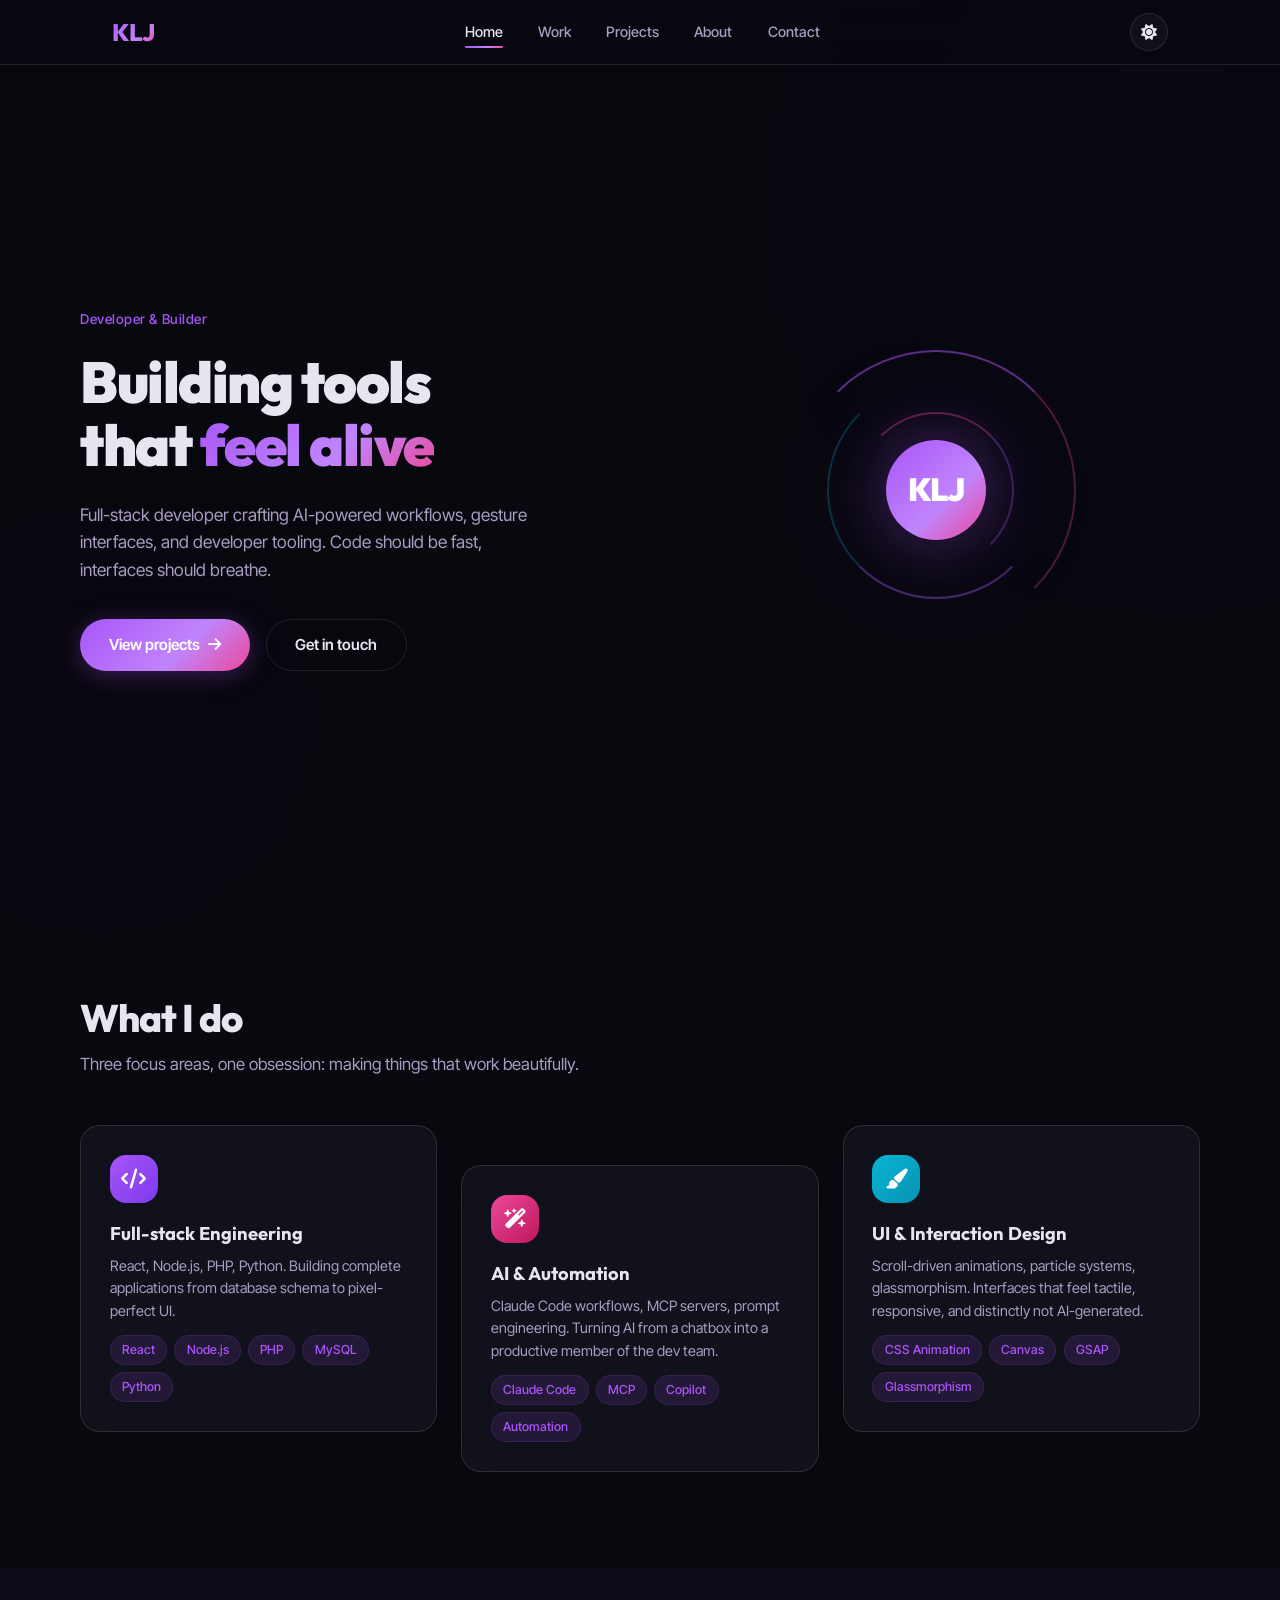
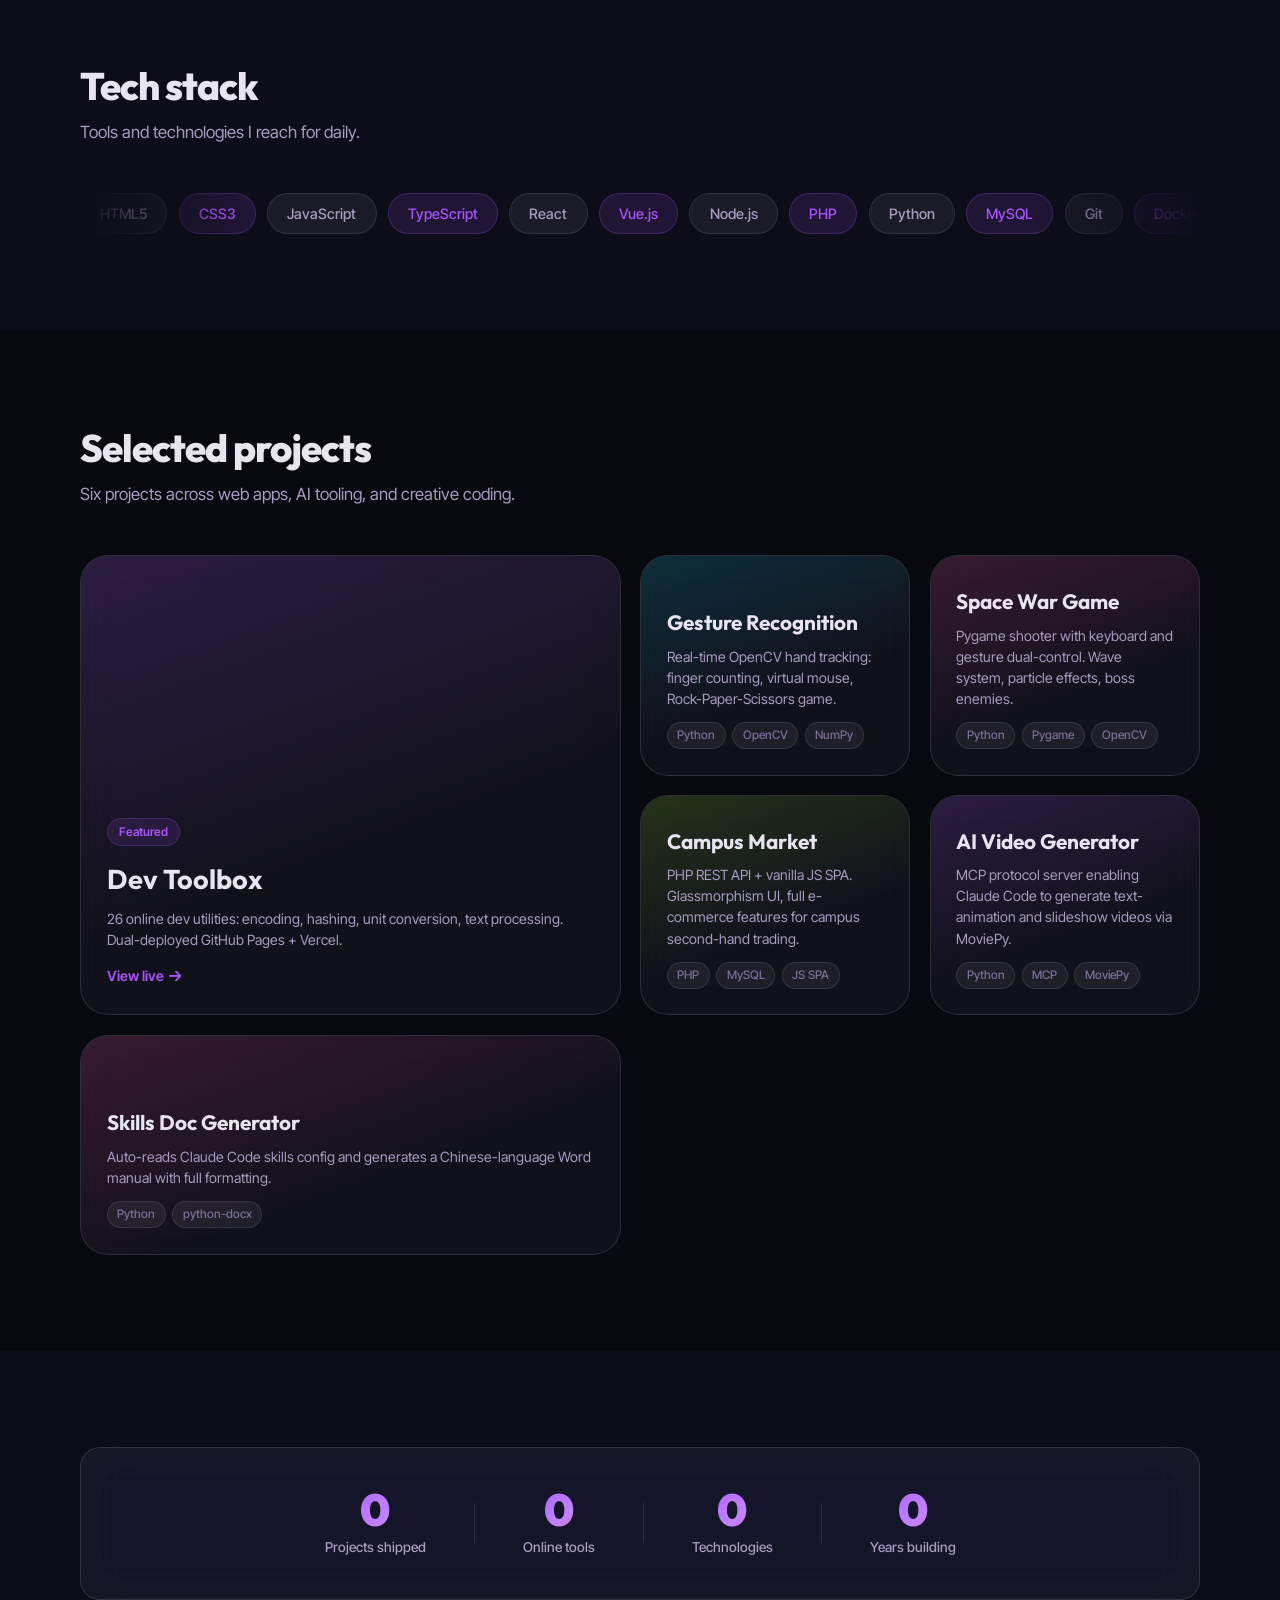
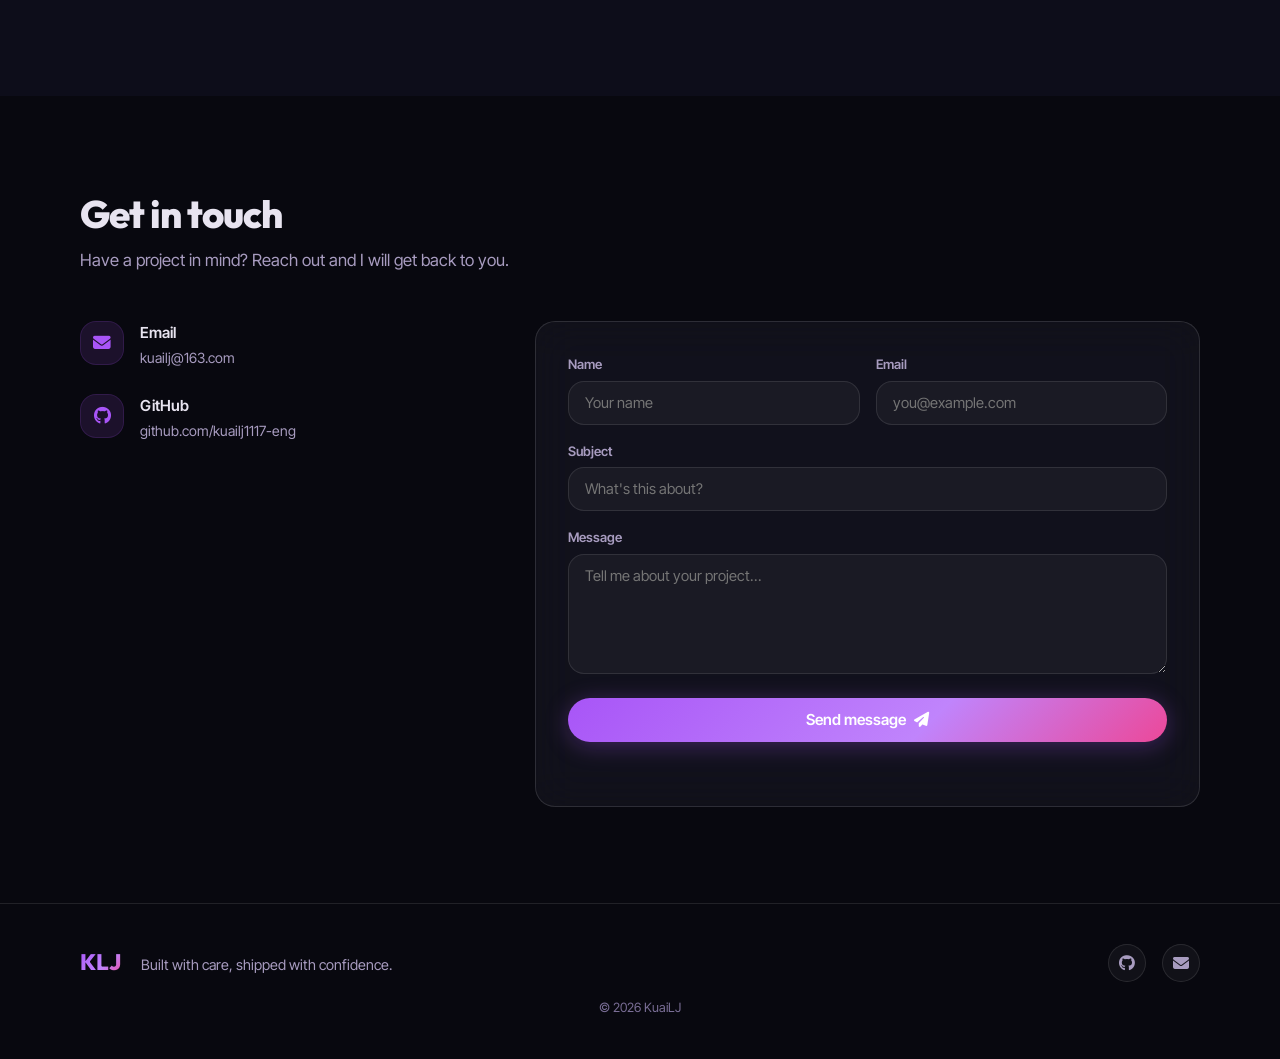
==== commit 106f522e: "🎬 v4 — 视频级 Canvas 流动背景 + 多页跳转 (Projects/About) Hero: Canvas 流动极光效果 (aurora waves + floating orbs + l" ====
--- a/index.html
+++ b/index.html
@@ -18,6 +18,9 @@
 
 <body>
 
+  <!-- ========== Hero Video Canvas ========== -->
+  <canvas id="heroVideoBg" aria-hidden="true"></canvas>
+
   <!-- ========== Particles Canvas ========== -->
   <canvas id="particles" aria-hidden="true"></canvas>
 
@@ -28,12 +31,13 @@
   <!-- ========== Navigation ========== -->
   <nav class="navbar" id="navbar">
     <div class="nav-inner">
-      <a href="#hero" class="nav-logo" aria-label="KuaiLJ home">KLJ</a>
+      <a href="index.html" class="nav-logo" aria-label="KuaiLJ home">KLJ</a>
       <div class="nav-links">
-        <a href="#work" class="nav-link">Work</a>
-        <a href="#craft" class="nav-link">Craft</a>
-        <a href="#projects" class="nav-link">Projects</a>
-        <a href="#contact" class="nav-link">Contact</a>
+        <a href="index.html#hero" class="nav-link active">Home</a>
+        <a href="index.html#work" class="nav-link">Work</a>
+        <a href="projects.html" class="nav-link">Projects</a>
+        <a href="about.html" class="nav-link">About</a>
+        <a href="index.html#contact" class="nav-link">Contact</a>
       </div>
       <div class="nav-actions">
         <button class="theme-toggle" id="themeToggle" aria-label="Toggle theme">
--- a/css/style.css
+++ b/css/style.css
@@ -95,11 +95,19 @@
 }
 a { color: inherit; text-decoration: none; }
 
+/* ===== Hero Video Canvas ===== */
+#heroVideoBg {
+  position: fixed; top: 0; left: 0;
+  width: 100%; height: 100%;
+  z-index: 0; pointer-events: none;
+  opacity: 0.7;
+}
+
 /* ===== Particles Canvas ===== */
 #particles {
   position: fixed; top: 0; left: 0;
   width: 100%; height: 100%;
-  z-index: 0; pointer-events: none;
+  z-index: 1; pointer-events: none;
 }
 
 /* ===== Background Orbs ===== */
@@ -579,6 +587,179 @@
 .stagger-5 { transition-delay: 0.30s; }
 
 /* ================================================================
+   PAGE HERO — Shared header for sub-pages
+   ================================================================ */
+.page-hero {
+  position: relative; z-index: 1;
+  padding: calc(var(--nav-height) + 5rem) 2rem 5rem;
+  text-align: center;
+}
+.page-hero-content { max-width: 700px; margin: 0 auto; }
+.page-headline {
+  font-family: var(--font-display); font-size: 3rem; font-weight: 900;
+  letter-spacing: -1.5px; line-height: 1.12; margin-bottom: 1rem;
+}
+.page-sub {
+  font-size: 1.1rem; color: var(--text-secondary);
+  max-width: 52ch; margin: 0 auto; line-height: 1.5;
+}
+
+/* ================================================================
+   PROJECT DETAIL CARDS
+   ================================================================ */
+.project-detail {
+  display: grid;
+  grid-template-columns: 240px 1fr;
+  gap: 2rem;
+  padding: 0;
+  overflow: hidden;
+  margin-bottom: 2rem;
+}
+.project-detail-img {
+  display: flex; align-items: center; justify-content: center;
+  font-size: 3.5rem; color: rgba(255,255,255,0.5);
+  min-height: 100%;
+}
+.project-detail-body { padding: 2rem 2rem 2rem 0; }
+.project-detail-header {
+  display: flex; align-items: center;
+  gap: 1rem; margin-bottom: 0.8rem;
+}
+.project-detail-header h2 {
+  font-family: var(--font-display); font-size: 1.6rem; font-weight: 700;
+}
+.project-status {
+  font-size: 0.7rem; font-weight: 700; text-transform: uppercase;
+  padding: 0.2rem 0.7rem; border-radius: var(--radius-full);
+  background: var(--accent-soft); color: var(--accent);
+  border: 1px solid rgba(168,85,247,0.25);
+  white-space: nowrap;
+}
+.status-tool { background: rgba(6,182,212,0.12); color: #06b6d4; border-color: rgba(6,182,212,0.25); }
+.status-game { background: rgba(245,158,11,0.12); color: #f59e0b; border-color: rgba(245,158,11,0.25); }
+.status-ai { background: rgba(236,72,153,0.12); color: #ec4899; border-color: rgba(236,72,153,0.25); }
+.project-detail-desc {
+  color: var(--text-secondary); font-size: 0.95rem;
+  line-height: 1.6; margin-bottom: 1.2rem;
+}
+.project-detail-features { margin-bottom: 1.2rem; }
+.project-detail-features h4 {
+  font-size: 0.85rem; font-weight: 600; color: var(--text);
+  margin-bottom: 0.5rem;
+}
+.project-detail-features ul {
+  list-style: none; display: grid;
+  grid-template-columns: 1fr 1fr; gap: 0.35rem 1.5rem;
+}
+.project-detail-features li {
+  font-size: 0.85rem; color: var(--text-secondary);
+  padding-left: 1rem; position: relative;
+}
+.project-detail-features li::before {
+  content: ''; position: absolute; left: 0; top: 0.55em;
+  width: 5px; height: 5px; border-radius: 50%;
+  background: var(--accent);
+}
+.project-detail-tech {
+  display: flex; flex-wrap: wrap; gap: 0.45rem; margin-bottom: 1.2rem;
+}
+.project-detail-tech span {
+  font-size: 0.76rem; font-weight: 500;
+  padding: 0.22rem 0.65rem; border-radius: var(--radius-full);
+  background: var(--surface-raised); color: var(--text-tertiary);
+  border: 1px solid var(--border);
+}
+.project-detail-links { display: flex; gap: 1rem; flex-wrap: wrap; }
+
+/* ================================================================
+   ABOUT PAGE
+   ================================================================ */
+.section-narrow { max-width: 780px; margin: 0 auto; }
+
+.about-avatar-lg {
+  margin: 0 auto 2rem; position: relative;
+  width: 140px; height: 140px;
+}
+.avatar-ring-lg {
+  width: 100%; height: 100%; border-radius: 50%;
+  background: var(--gradient-primary); padding: 4px;
+  animation: hueSpin 6s linear infinite;
+  box-shadow: 0 0 50px var(--accent-glow);
+}
+@keyframes hueSpin { from { filter: hue-rotate(0deg); } to { filter: hue-rotate(360deg); } }
+.avatar-core-lg {
+  width: 100%; height: 100%; border-radius: 50%;
+  background: var(--bg);
+  display: flex; align-items: center; justify-content: center;
+  font-family: var(--font-display); font-size: 2.6rem; font-weight: 900;
+  background: var(--gradient-primary);
+  -webkit-background-clip: text; -webkit-text-fill-color: transparent;
+  background-clip: text;
+}
+
+.about-text-block {
+  padding: 2.2rem; border-radius: var(--radius-xl);
+}
+.about-text-block p {
+  color: var(--text-secondary); font-size: 1.02rem;
+  line-height: 1.7; margin-bottom: 1rem;
+}
+.about-text-block p:last-child { margin-bottom: 0; }
+
+/* Principles */
+.principles-grid {
+  display: grid;
+  grid-template-columns: repeat(auto-fit, minmax(320px, 1fr));
+  gap: 1.5rem;
+}
+.principle-card {
+  padding: 2rem; border-radius: var(--radius-xl);
+}
+.principle-icon {
+  width: 52px; height: 52px; border-radius: var(--radius);
+  background: var(--accent-soft);
+  display: flex; align-items: center; justify-content: center;
+  font-size: 1.3rem; color: var(--accent);
+  margin-bottom: 1rem;
+  border: 1px solid rgba(168,85,247,0.15);
+}
+.principle-card h3 {
+  font-family: var(--font-display); font-size: 1.15rem;
+  font-weight: 700; margin-bottom: 0.5rem;
+}
+.principle-card p {
+  color: var(--text-secondary); font-size: 0.9rem; line-height: 1.55;
+}
+
+/* Timeline */
+.timeline { position: relative; padding-left: 2rem; }
+.timeline::before {
+  content: ''; position: absolute; left: 8px; top: 0; bottom: 0;
+  width: 2px; background: linear-gradient(to bottom, var(--accent), transparent);
+}
+.timeline-item {
+  position: relative; margin-bottom: 2rem; padding: 1.8rem;
+}
+.timeline-dot {
+  position: absolute; left: -2.55rem; top: 2.2rem;
+  width: 14px; height: 14px; border-radius: 50%;
+  background: var(--accent);
+  box-shadow: 0 0 16px var(--accent-glow);
+  border: 3px solid var(--bg);
+}
+.timeline-year {
+  font-family: var(--font-display); font-size: 0.9rem; font-weight: 700;
+  color: var(--accent); margin-bottom: 0.5rem;
+}
+.timeline-body h3 {
+  font-family: var(--font-display); font-size: 1.15rem;
+  font-weight: 700; margin-bottom: 0.4rem;
+}
+.timeline-body p {
+  color: var(--text-secondary); font-size: 0.9rem; line-height: 1.55;
+}
+
+/* ================================================================
    RESPONSIVE
    ================================================================ */
 @media (max-width: 960px) {
@@ -629,4 +810,12 @@
 
   .form-row { grid-template-columns: 1fr; }
   .footer-inner { flex-direction: column; gap: 1rem; text-align: center; }
-}
+
+  /* Sub-pages */
+  .project-detail { grid-template-columns: 1fr; }
+  .project-detail-img { height: 160px; }
+  .project-detail-body { padding: 1.5rem; }
+  .project-detail-features ul { grid-template-columns: 1fr; }
+  .page-headline { font-size: 2rem; }
+  .principles-grid { grid-template-columns: 1fr; }
+}
